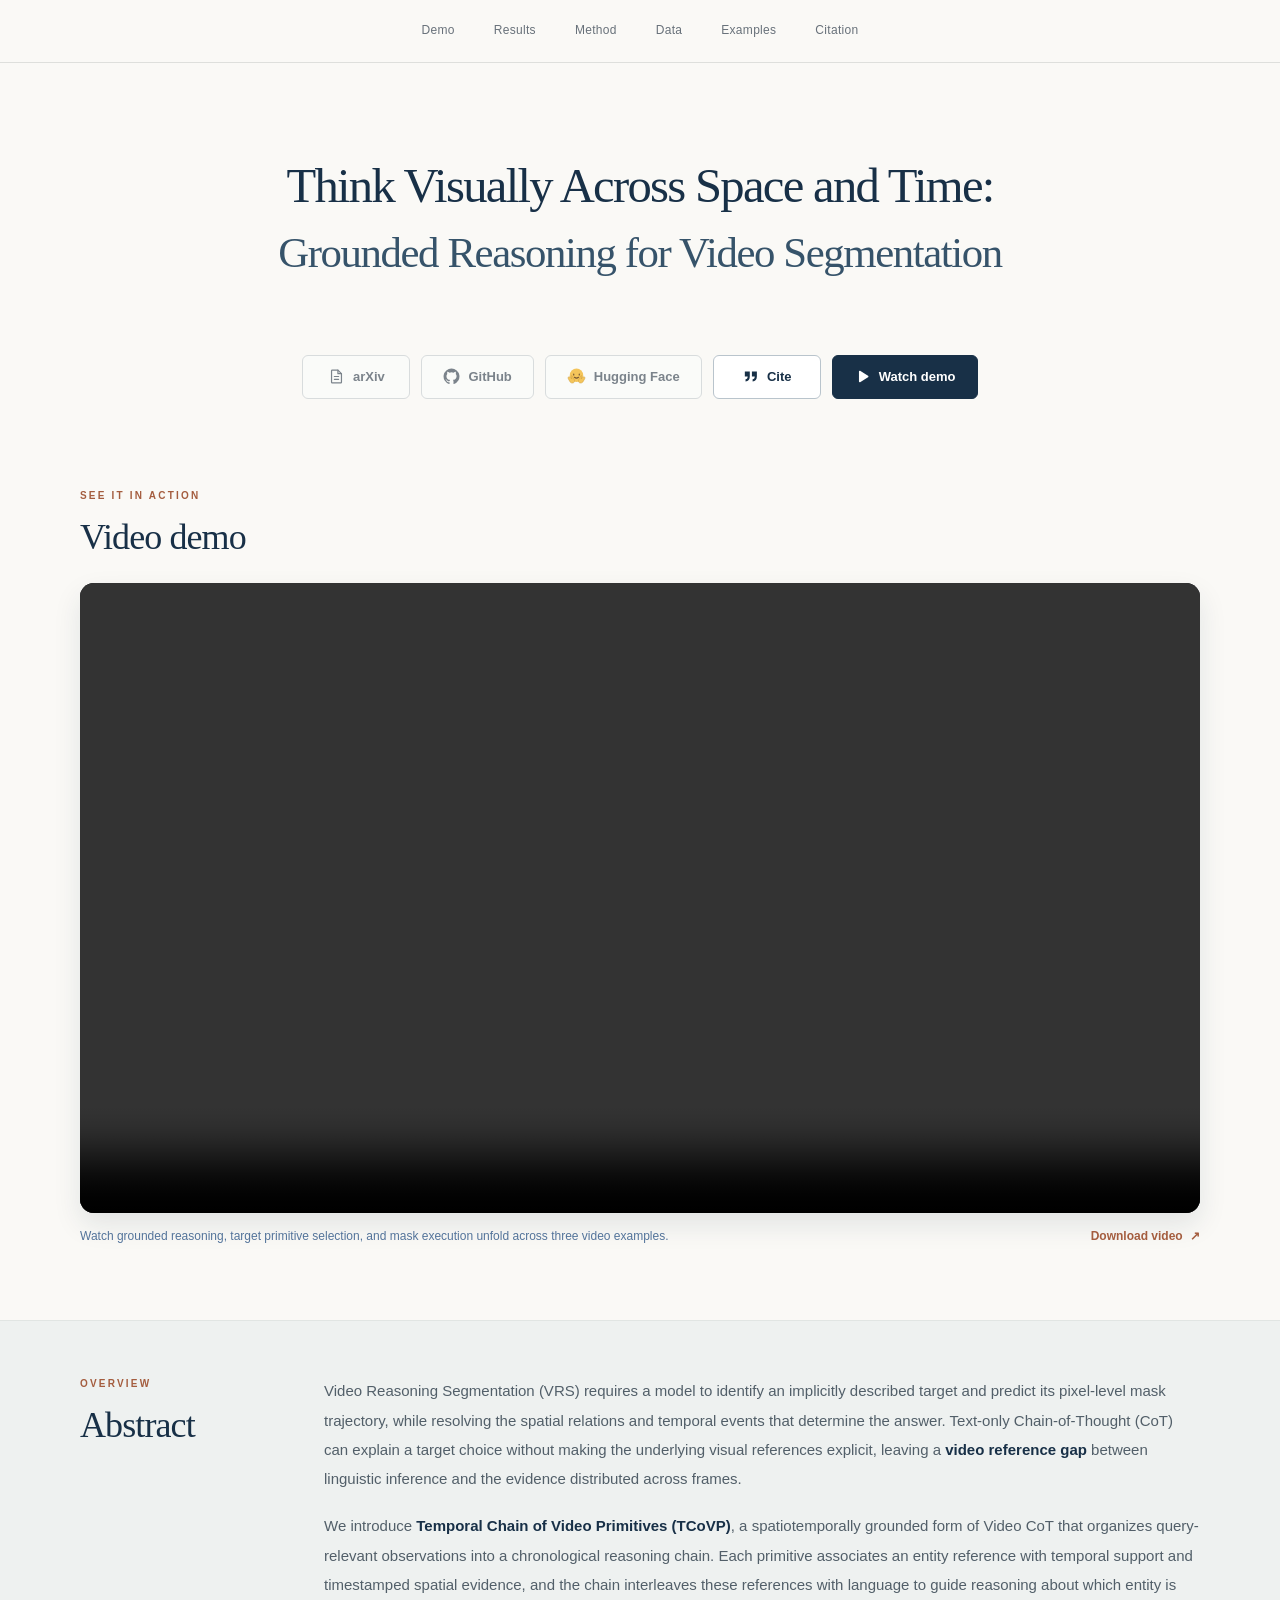
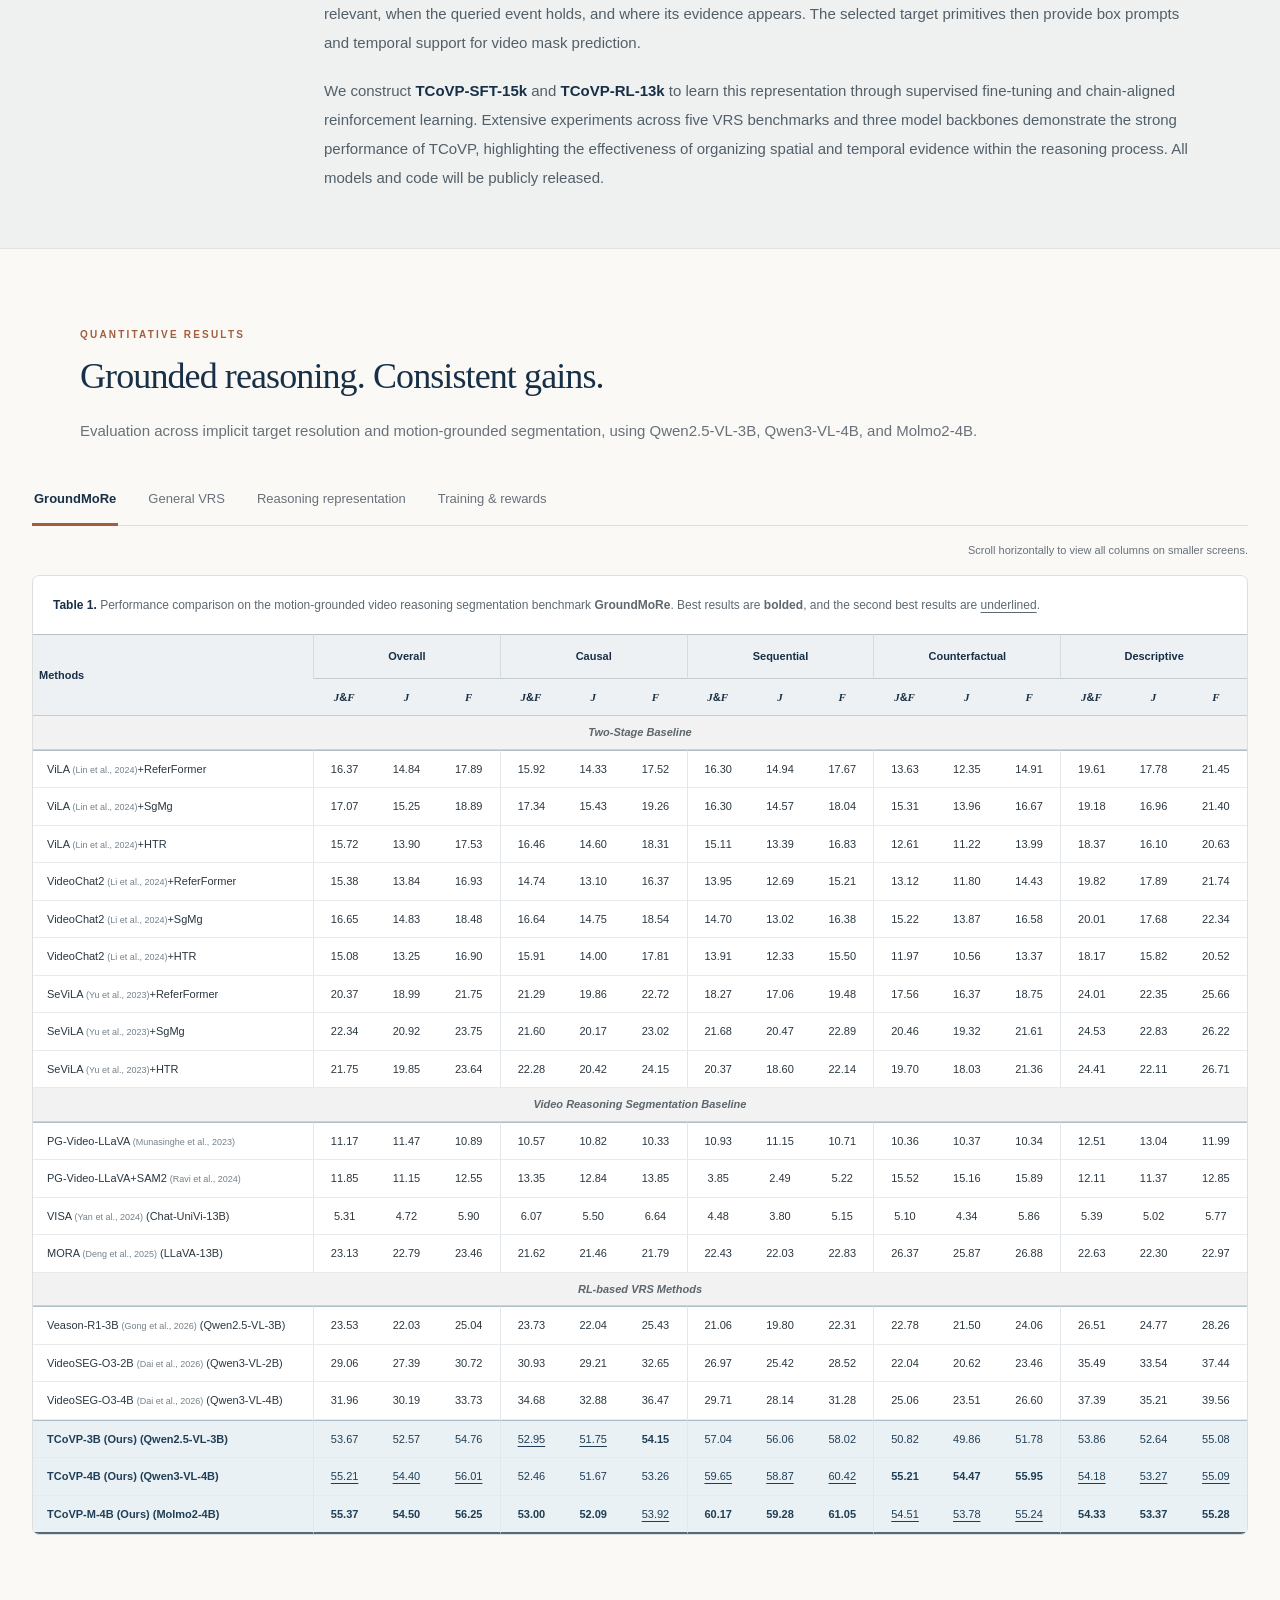
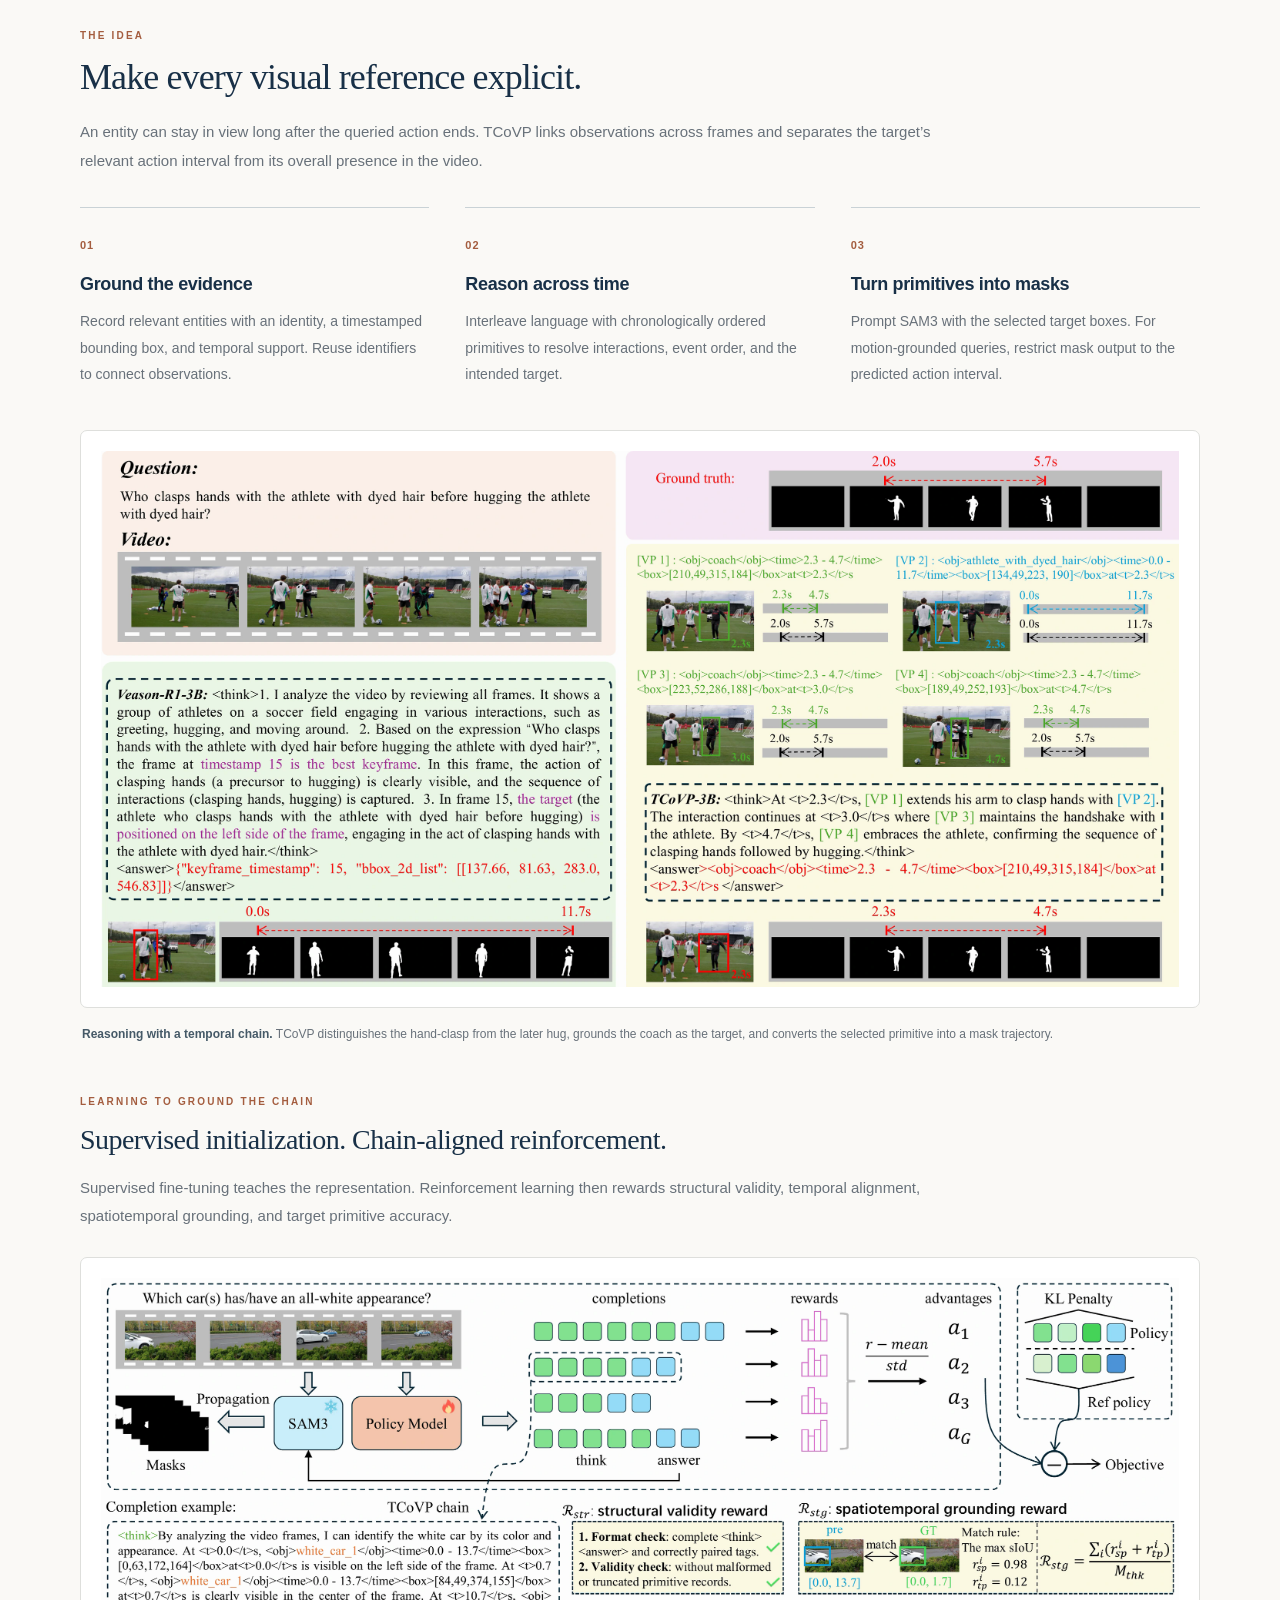
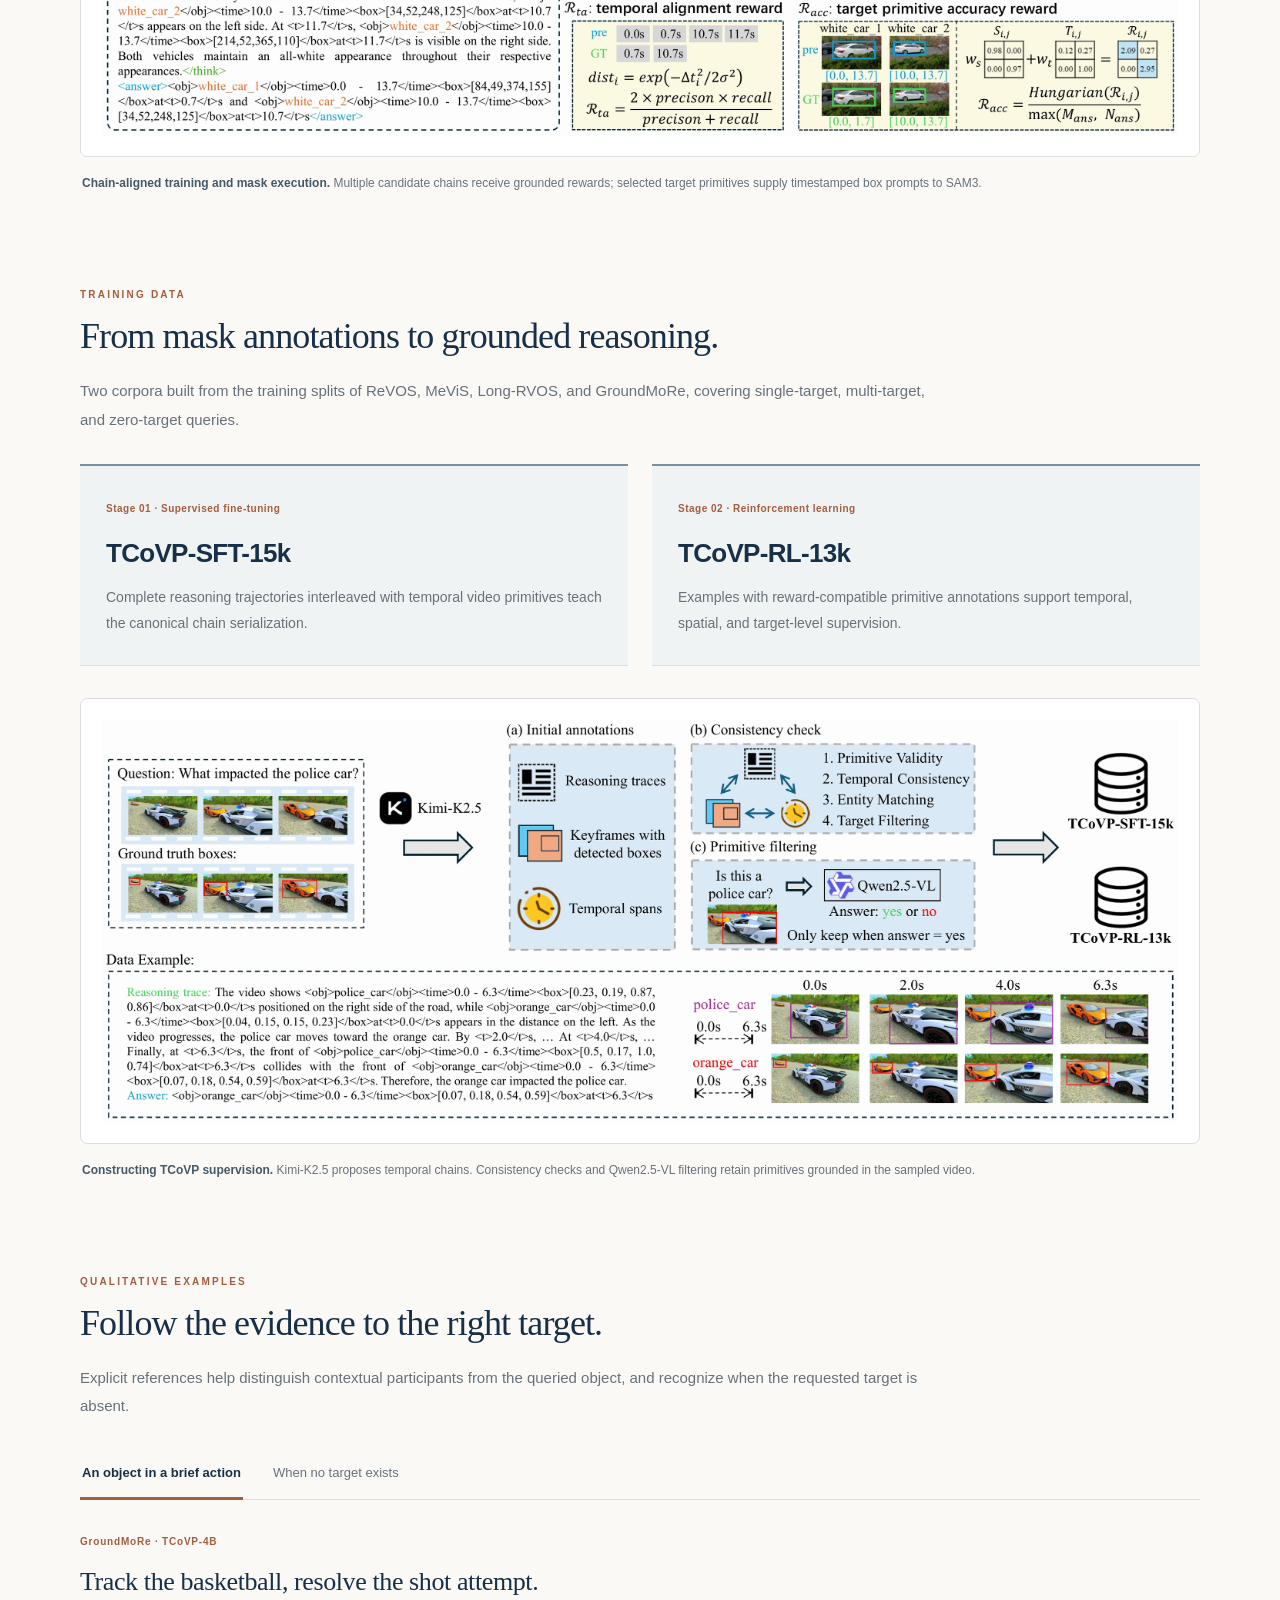
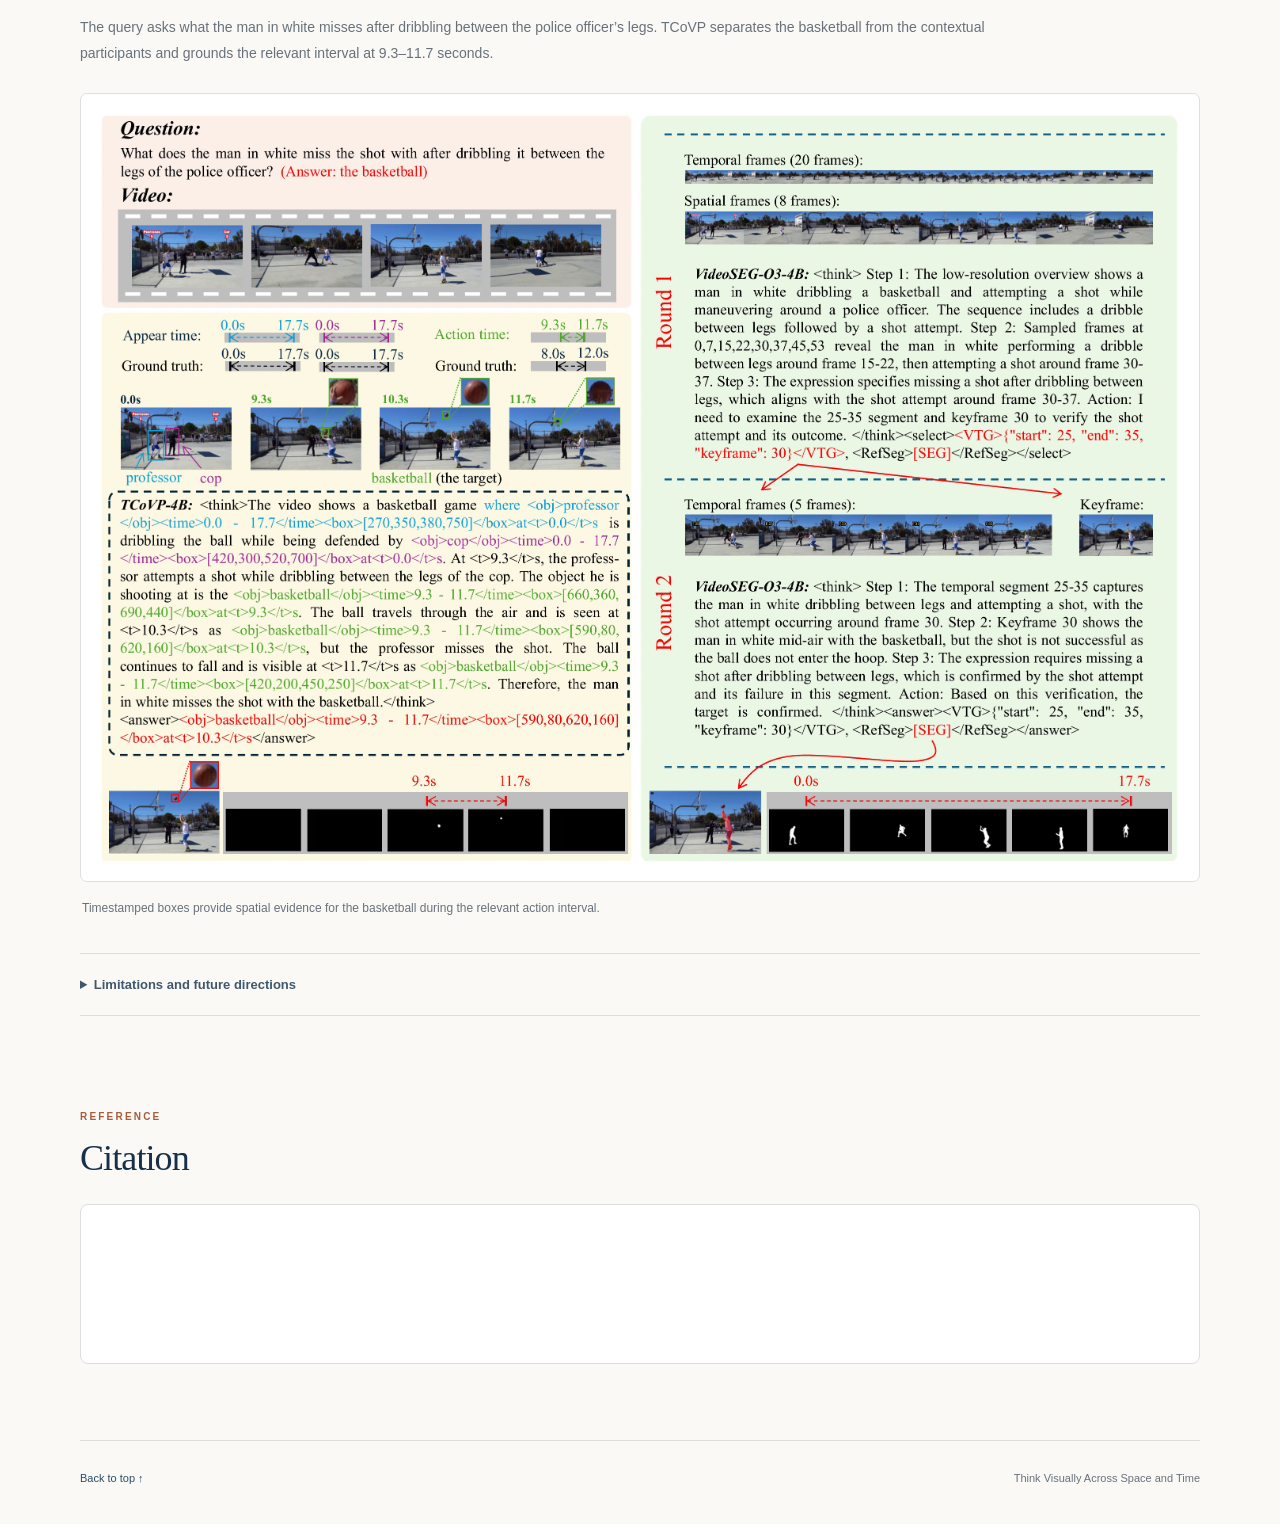
==== docs/index.html @ 0396d7ea "Initial project repository" ====
<!doctype html>
<html lang="en">
<head>
  <meta charset="utf-8">
  <meta name="viewport" content="width=device-width, initial-scale=1">
  <meta name="theme-color" content="#faf9f6">
  <meta name="description" content="TCoVP grounds video reasoning in a temporal chain of entity references, timestamps, and bounding boxes for video reasoning segmentation.">
  <meta property="og:title" content="Think Visually Across Space and Time">
  <meta property="og:description" content="Grounded Reasoning for Video Segmentation. A temporal chain of video primitives connects which entity, when, and where.">
  <meta property="og:type" content="website">
  <title>Think Visually Across Space and Time</title>
  <link rel="icon" href="data:,">
  <link rel="stylesheet" href="styles.css">
  <script src="script.js" defer></script>
</head>
<body>
  <a class="skip-link" href="#main">Skip to content</a>
  <header class="site-header">
    <nav class="nav-shell" aria-label="Main navigation">
      <div class="nav-links">
        <a href="#demo">Demo</a><a href="#results">Results</a><a href="#method">Method</a><a href="#data">Data</a><a href="#examples">Examples</a><a href="#citation">Citation</a>
      </div>
    </nav>
  </header>
  <main id="main">
    <section class="hero content" id="top" aria-labelledby="project-title">
      <h1 id="project-title">Think Visually Across Space and Time:<br><span>Grounded Reasoning for Video Segmentation</span></h1>
      <!-- AUTHORS: Add author names, profile links, and affiliations here when available. -->
      <div class="authors" id="authors"></div>
      <div class="resource-links" aria-label="Project resources">
        <!-- RESOURCES: Add the actual URLs when available; Cite and Watch demo link to their reserved sections. -->
        <button class="button secondary" type="button" disabled title="arXiv link coming soon"><svg class="button-icon" viewBox="0 0 24 24" fill="none" stroke="currentColor" stroke-width="1.7" stroke-linecap="round" stroke-linejoin="round" aria-hidden="true" focusable="false"><path d="M14 3H6a1 1 0 0 0-1 1v16a1 1 0 0 0 1 1h12a1 1 0 0 0 1-1V8z"/><path d="M14 3v5h5M9 12h6M9 16h6"/></svg><span>arXiv</span></button>
        <button class="button secondary" type="button" disabled title="GitHub repository coming soon"><svg class="button-icon" viewBox="0 0 24 24" fill="currentColor" aria-hidden="true" focusable="false"><path d="M12 .8a11.2 11.2 0 0 0-3.54 21.83c.56.1.77-.24.77-.54v-2.1c-3.12.68-3.78-1.32-3.78-1.32-.51-1.3-1.24-1.65-1.24-1.65-1.02-.7.08-.68.08-.68 1.13.08 1.72 1.16 1.72 1.16 1.01 1.73 2.64 1.23 3.28.94.1-.73.39-1.23.71-1.51-2.49-.28-5.11-1.25-5.11-5.54 0-1.23.44-2.23 1.15-3.02-.11-.28-.5-1.43.11-2.98 0 0 .94-.3 3.08 1.15a10.7 10.7 0 0 1 5.6 0c2.14-1.45 3.08-1.15 3.08-1.15.61 1.55.22 2.7.11 2.98.72.79 1.15 1.79 1.15 3.02 0 4.3-2.62 5.26-5.12 5.54.4.35.76 1.03.76 2.08v3.08c0 .3.2.65.77.54A11.2 11.2 0 0 0 12 .8Z"/></svg><span>GitHub</span></button>
        <button class="button secondary" type="button" disabled title="Hugging Face resources coming soon"><svg class="button-icon hugging-face-icon" viewBox="0 0 24 24" aria-hidden="true" focusable="false"><circle cx="12" cy="10.5" r="8.5" fill="#f4c55b"/><path d="M8.5 9v1m7-1v1m-6 3q2.5 2 5 0" fill="none" stroke="#745532" stroke-width="1.5" stroke-linecap="round"/><path d="m3.2 12.4 3.2 2.8-1.1-3.1c-.4-1.2 1-1.7 1.5-.6l2.6 5c.6 1.3 0 3-1.4 3.5-1.5.6-3 .2-4.1-1.1L1.7 15c-.9-1.5.2-3.4 1.5-2.6Zm17.6 0-3.2 2.8 1.1-3.1c.4-1.2-1-1.7-1.5-.6l-2.6 5c-.6 1.3 0 3 1.4 3.5 1.5.6 3 .2 4.1-1.1l2.2-3.9c.9-1.5-.2-3.4-1.5-2.6Z" fill="#f4c55b" stroke="#ca9a3c" stroke-width=".6"/></svg><span>Hugging Face</span></button>
        <a class="button secondary" href="#citation"><svg class="button-icon" viewBox="0 0 24 24" fill="currentColor" aria-hidden="true" focusable="false"><path d="M4 5h7v7c0 4-2 6.5-6 7v-3c2-.4 3-1.6 3-4H4V5Zm10 0h7v7c0 4-2 6.5-6 7v-3c2-.4 3-1.6 3-4h-4V5Z"/></svg><span>Cite</span></a>
        <a class="button primary" href="#demo"><svg class="button-icon" viewBox="0 0 24 24" fill="currentColor" aria-hidden="true" focusable="false"><path d="M7 4.9c0-.8.9-1.3 1.6-.9l11.2 7.1a1 1 0 0 1 0 1.8L8.6 20c-.7.4-1.6-.1-1.6-.9V4.9Z"/></svg><span>Watch demo</span></a>
      </div>
    </section>

    <section class="section content" id="demo" aria-labelledby="demo-title">
      <div class="section-heading"><p class="eyebrow">See it in action</p><h2 id="demo-title">Video demo</h2></div>
      <div class="demo-frame video-frame" role="region" aria-label="English TCoVP demonstration video">
        <video controls playsinline preload="metadata" aria-label="English TCoVP demonstration">
          <source src="assets/video_demo_with_cover.mp4" type="video/mp4">
          Your browser does not support embedded video. <a href="assets/video_demo_with_cover.mp4">Download the English demo video.</a>
        </video>
        <div class="video-meta">
          <p>Watch grounded reasoning, target primitive selection, and mask execution unfold across three video examples.</p>
          <a href="assets/video_demo_with_cover.mp4" download>Download video <span aria-hidden="true">↗</span></a>
        </div>
      </div>
    </section>

    <section class="abstract-band" id="abstract" aria-labelledby="abstract-title">
      <div class="content abstract-layout">
        <div><p class="eyebrow">Overview</p><h2 id="abstract-title">Abstract</h2></div>
        <div class="abstract-text">
          <p>Video Reasoning Segmentation (VRS) requires a model to identify an implicitly described target and predict its pixel-level mask trajectory, while resolving the spatial relations and temporal events that determine the answer. Text-only Chain-of-Thought (CoT) can explain a target choice without making the underlying visual references explicit, leaving a <strong>video reference gap</strong> between linguistic inference and the evidence distributed across frames.</p>
          <p>We introduce <strong>Temporal Chain of Video Primitives (TCoVP)</strong>, a spatiotemporally grounded form of Video CoT that organizes query-relevant observations into a chronological reasoning chain. Each primitive associates an entity reference with temporal support and timestamped spatial evidence, and the chain interleaves these references with language to guide reasoning about which entity is relevant, when the queried event holds, and where its evidence appears. The selected target primitives then provide box prompts and temporal support for video mask prediction.</p>
          <p>We construct <strong>TCoVP-SFT-15k</strong> and <strong>TCoVP-RL-13k</strong> to learn this representation through supervised fine-tuning and chain-aligned reinforcement learning. Extensive experiments across five VRS benchmarks and three model backbones demonstrate the strong performance of TCoVP, highlighting the effectiveness of organizing spatial and temporal evidence within the reasoning process. All models and code will be publicly released.</p>
        </div>
      </div>
    </section>

    <section class="section content" id="results" aria-labelledby="results-title">
      <div class="section-heading"><p class="eyebrow">Quantitative results</p><h2 id="results-title">Grounded reasoning. Consistent gains.</h2></div>
      <p class="section-intro">Evaluation across implicit target resolution and motion-grounded segmentation, using Qwen2.5-VL-3B, Qwen3-VL-4B, and Molmo2-4B.</p>
      <div class="tab-group" data-tab-group>
        <div class="tab-list" aria-label="Result categories">
          <button type="button" id="tab-groundmore" data-tab="panel-groundmore">GroundMoRe</button>
          <button type="button" id="tab-general" data-tab="panel-general">General VRS</button>
          <button type="button" id="tab-ablation" data-tab="panel-ablation">Reasoning representation</button>
          <button type="button" id="tab-training" data-tab="panel-training">Training &amp; rewards</button>
        </div>
        <p class="table-hint">Scroll horizontally to view all columns on smaller screens.</p>
        <div id="panel-groundmore" class="tab-panel">
          <div class="table-scroll" tabindex="0" role="region" aria-label="Table 1: GroundMoRe results; scroll horizontally to see all metrics">
            <table class="paper-table table-1" data-source="tab:groundmore_results">
<caption><span class="table-number">Table 1.</span> Performance comparison on the motion-grounded video reasoning segmentation benchmark <strong>GroundMoRe</strong>. Best results are <strong>bolded</strong>, and the second best results are <u>underlined</u>.</caption>
<thead><tr>
<th scope="col" rowspan="2">Methods</th>
<th scope="colgroup" colspan="3" class="benchmark">Overall</th>
<th scope="colgroup" colspan="3" class="benchmark">Causal</th>
<th scope="colgroup" colspan="3" class="benchmark">Sequential</th>
<th scope="colgroup" colspan="3" class="benchmark">Counterfactual</th>
<th scope="colgroup" colspan="3" class="benchmark">Descriptive</th>
</tr>
<tr class="metric-row">
<th scope="col"><span class="math-symbol">J</span>&amp;<span class="math-symbol">F</span></th>
<th scope="col"><span class="math-symbol">J</span></th>
<th scope="col"><span class="math-symbol">F</span></th>
<th scope="col"><span class="math-symbol">J</span>&amp;<span class="math-symbol">F</span></th>
<th scope="col"><span class="math-symbol">J</span></th>
<th scope="col"><span class="math-symbol">F</span></th>
<th scope="col"><span class="math-symbol">J</span>&amp;<span class="math-symbol">F</span></th>
<th scope="col"><span class="math-symbol">J</span></th>
<th scope="col"><span class="math-symbol">F</span></th>
<th scope="col"><span class="math-symbol">J</span>&amp;<span class="math-symbol">F</span></th>
<th scope="col"><span class="math-symbol">J</span></th>
<th scope="col"><span class="math-symbol">F</span></th>
<th scope="col"><span class="math-symbol">J</span>&amp;<span class="math-symbol">F</span></th>
<th scope="col"><span class="math-symbol">J</span></th>
<th scope="col"><span class="math-symbol">F</span></th>
</tr>
</thead><tbody>
<tr class="table-group"><th colspan="16" scope="rowgroup"><em><strong>Two-Stage Baseline</strong></em></th></tr>
<tr class="rule-above">
<th scope="row">ViLA <span class="table-reference">(<span title="Vila: On pre-training for visual language models">Lin et al., 2024</span>)</span>+ReferFormer</th>
<td class="metric-start">16.37</td>
<td>14.84</td>
<td>17.89</td>
<td class="metric-start">15.92</td>
<td>14.33</td>
<td>17.52</td>
<td class="metric-start">16.30</td>
<td>14.94</td>
<td>17.67</td>
<td class="metric-start">13.63</td>
<td>12.35</td>
<td>14.91</td>
<td class="metric-start">19.61</td>
<td>17.78</td>
<td>21.45</td>
</tr>
<tr>
<th scope="row">ViLA <span class="table-reference">(<span title="Vila: On pre-training for visual language models">Lin et al., 2024</span>)</span>+SgMg</th>
<td class="metric-start">17.07</td>
<td>15.25</td>
<td>18.89</td>
<td class="metric-start">17.34</td>
<td>15.43</td>
<td>19.26</td>
<td class="metric-start">16.30</td>
<td>14.57</td>
<td>18.04</td>
<td class="metric-start">15.31</td>
<td>13.96</td>
<td>16.67</td>
<td class="metric-start">19.18</td>
<td>16.96</td>
<td>21.40</td>
</tr>
<tr>
<th scope="row">ViLA <span class="table-reference">(<span title="Vila: On pre-training for visual language models">Lin et al., 2024</span>)</span>+HTR</th>
<td class="metric-start">15.72</td>
<td>13.90</td>
<td>17.53</td>
<td class="metric-start">16.46</td>
<td>14.60</td>
<td>18.31</td>
<td class="metric-start">15.11</td>
<td>13.39</td>
<td>16.83</td>
<td class="metric-start">12.61</td>
<td>11.22</td>
<td>13.99</td>
<td class="metric-start">18.37</td>
<td>16.10</td>
<td>20.63</td>
</tr>
<tr>
<th scope="row">VideoChat2 <span class="table-reference">(<span title="Mvbench: A comprehensive multi-modal video understanding benchmark">Li et al., 2024</span>)</span>+ReferFormer</th>
<td class="metric-start">15.38</td>
<td>13.84</td>
<td>16.93</td>
<td class="metric-start">14.74</td>
<td>13.10</td>
<td>16.37</td>
<td class="metric-start">13.95</td>
<td>12.69</td>
<td>15.21</td>
<td class="metric-start">13.12</td>
<td>11.80</td>
<td>14.43</td>
<td class="metric-start">19.82</td>
<td>17.89</td>
<td>21.74</td>
</tr>
<tr>
<th scope="row">VideoChat2 <span class="table-reference">(<span title="Mvbench: A comprehensive multi-modal video understanding benchmark">Li et al., 2024</span>)</span>+SgMg</th>
<td class="metric-start">16.65</td>
<td>14.83</td>
<td>18.48</td>
<td class="metric-start">16.64</td>
<td>14.75</td>
<td>18.54</td>
<td class="metric-start">14.70</td>
<td>13.02</td>
<td>16.38</td>
<td class="metric-start">15.22</td>
<td>13.87</td>
<td>16.58</td>
<td class="metric-start">20.01</td>
<td>17.68</td>
<td>22.34</td>
</tr>
<tr>
<th scope="row">VideoChat2 <span class="table-reference">(<span title="Mvbench: A comprehensive multi-modal video understanding benchmark">Li et al., 2024</span>)</span>+HTR</th>
<td class="metric-start">15.08</td>
<td>13.25</td>
<td>16.90</td>
<td class="metric-start">15.91</td>
<td>14.00</td>
<td>17.81</td>
<td class="metric-start">13.91</td>
<td>12.33</td>
<td>15.50</td>
<td class="metric-start">11.97</td>
<td>10.56</td>
<td>13.37</td>
<td class="metric-start">18.17</td>
<td>15.82</td>
<td>20.52</td>
</tr>
<tr>
<th scope="row">SeViLA <span class="table-reference">(<span title="Self-chained image-language model for video localization and question answering">Yu et al., 2023</span>)</span>+ReferFormer</th>
<td class="metric-start">20.37</td>
<td>18.99</td>
<td>21.75</td>
<td class="metric-start">21.29</td>
<td>19.86</td>
<td>22.72</td>
<td class="metric-start">18.27</td>
<td>17.06</td>
<td>19.48</td>
<td class="metric-start">17.56</td>
<td>16.37</td>
<td>18.75</td>
<td class="metric-start">24.01</td>
<td>22.35</td>
<td>25.66</td>
</tr>
<tr>
<th scope="row">SeViLA <span class="table-reference">(<span title="Self-chained image-language model for video localization and question answering">Yu et al., 2023</span>)</span>+SgMg</th>
<td class="metric-start">22.34</td>
<td>20.92</td>
<td>23.75</td>
<td class="metric-start">21.60</td>
<td>20.17</td>
<td>23.02</td>
<td class="metric-start">21.68</td>
<td>20.47</td>
<td>22.89</td>
<td class="metric-start">20.46</td>
<td>19.32</td>
<td>21.61</td>
<td class="metric-start">24.53</td>
<td>22.83</td>
<td>26.22</td>
</tr>
<tr>
<th scope="row">SeViLA <span class="table-reference">(<span title="Self-chained image-language model for video localization and question answering">Yu et al., 2023</span>)</span>+HTR</th>
<td class="metric-start">21.75</td>
<td>19.85</td>
<td>23.64</td>
<td class="metric-start">22.28</td>
<td>20.42</td>
<td>24.15</td>
<td class="metric-start">20.37</td>
<td>18.60</td>
<td>22.14</td>
<td class="metric-start">19.70</td>
<td>18.03</td>
<td>21.36</td>
<td class="metric-start">24.41</td>
<td>22.11</td>
<td>26.71</td>
</tr>
<tr class="table-group"><th colspan="16" scope="rowgroup"><strong><em>Video Reasoning Segmentation Baseline</em></strong></th></tr>
<tr class="rule-above">
<th scope="row">PG-Video-LLaVA <span class="table-reference">(<span title="Pg-video-llava: Pixel grounding large video-language models">Munasinghe et al., 2023</span>)</span></th>
<td class="metric-start">11.17</td>
<td>11.47</td>
<td>10.89</td>
<td class="metric-start">10.57</td>
<td>10.82</td>
<td>10.33</td>
<td class="metric-start">10.93</td>
<td>11.15</td>
<td>10.71</td>
<td class="metric-start">10.36</td>
<td>10.37</td>
<td>10.34</td>
<td class="metric-start">12.51</td>
<td>13.04</td>
<td>11.99</td>
</tr>
<tr>
<th scope="row">PG-Video-LLaVA+SAM2 <span class="table-reference">(<span title="SAM 2: Segment Anything in Images and Videos">Ravi et al., 2024</span>)</span></th>
<td class="metric-start">11.85</td>
<td>11.15</td>
<td>12.55</td>
<td class="metric-start">13.35</td>
<td>12.84</td>
<td>13.85</td>
<td class="metric-start">3.85</td>
<td>2.49</td>
<td>5.22</td>
<td class="metric-start">15.52</td>
<td>15.16</td>
<td>15.89</td>
<td class="metric-start">12.11</td>
<td>11.37</td>
<td>12.85</td>
</tr>
<tr>
<th scope="row">VISA <span class="table-reference">(<span title="Visa: Reasoning video object segmentation via large language models">Yan et al., 2024</span>)</span> (Chat-UniVi-13B)</th>
<td class="metric-start">5.31</td>
<td>4.72</td>
<td>5.90</td>
<td class="metric-start">6.07</td>
<td>5.50</td>
<td>6.64</td>
<td class="metric-start">4.48</td>
<td>3.80</td>
<td>5.15</td>
<td class="metric-start">5.10</td>
<td>4.34</td>
<td>5.86</td>
<td class="metric-start">5.39</td>
<td>5.02</td>
<td>5.77</td>
</tr>
<tr>
<th scope="row">MORA <span class="table-reference">(<span title="Motion-grounded video reasoning: Understanding and perceiving motion at pixel level">Deng et al., 2025</span>)</span> (LLaVA-13B)</th>
<td class="metric-start">23.13</td>
<td>22.79</td>
<td>23.46</td>
<td class="metric-start">21.62</td>
<td>21.46</td>
<td>21.79</td>
<td class="metric-start">22.43</td>
<td>22.03</td>
<td>22.83</td>
<td class="metric-start">26.37</td>
<td>25.87</td>
<td>26.88</td>
<td class="metric-start">22.63</td>
<td>22.30</td>
<td>22.97</td>
</tr>
<tr class="table-group"><th colspan="16" scope="rowgroup"><em><strong>RL-based VRS Methods</strong></em></th></tr>
<tr class="rule-above">
<th scope="row">Veason-R1-3B <span class="table-reference">(<span title="Reinforcing Video Reasoning Segmentation to Think Before It Segments">Gong et al., 2026</span>)</span> (Qwen2.5-VL-3B)</th>
<td class="metric-start">23.53</td>
<td>22.03</td>
<td>25.04</td>
<td class="metric-start">23.73</td>
<td>22.04</td>
<td>25.43</td>
<td class="metric-start">21.06</td>
<td>19.80</td>
<td>22.31</td>
<td class="metric-start">22.78</td>
<td>21.50</td>
<td>24.06</td>
<td class="metric-start">26.51</td>
<td>24.77</td>
<td>28.26</td>
</tr>
<tr>
<th scope="row">VideoSEG-O3-2B <span class="table-reference">(<span title="VideoSEG-O3: A Multi-turn Reinforcement Learning Framework for Reasoning Video Object Segmentation">Dai et al., 2026</span>)</span> (Qwen3-VL-2B)</th>
<td class="metric-start">29.06</td>
<td>27.39</td>
<td>30.72</td>
<td class="metric-start">30.93</td>
<td>29.21</td>
<td>32.65</td>
<td class="metric-start">26.97</td>
<td>25.42</td>
<td>28.52</td>
<td class="metric-start">22.04</td>
<td>20.62</td>
<td>23.46</td>
<td class="metric-start">35.49</td>
<td>33.54</td>
<td>37.44</td>
</tr>
<tr>
<th scope="row">VideoSEG-O3-4B <span class="table-reference">(<span title="VideoSEG-O3: A Multi-turn Reinforcement Learning Framework for Reasoning Video Object Segmentation">Dai et al., 2026</span>)</span> (Qwen3-VL-4B)</th>
<td class="metric-start">31.96</td>
<td>30.19</td>
<td>33.73</td>
<td class="metric-start">34.68</td>
<td>32.88</td>
<td>36.47</td>
<td class="metric-start">29.71</td>
<td>28.14</td>
<td>31.28</td>
<td class="metric-start">25.06</td>
<td>23.51</td>
<td>26.60</td>
<td class="metric-start">37.39</td>
<td>35.21</td>
<td>39.56</td>
</tr>
<tr class="ours rule-above">
<th scope="row"><strong>TCoVP-3B (Ours) (Qwen2.5-VL-3B)</strong></th>
<td class="metric-start">53.67</td>
<td>52.57</td>
<td>54.76</td>
<td class="metric-start"><u>52.95</u></td>
<td><u>51.75</u></td>
<td><strong>54.15</strong></td>
<td class="metric-start">57.04</td>
<td>56.06</td>
<td>58.02</td>
<td class="metric-start">50.82</td>
<td>49.86</td>
<td>51.78</td>
<td class="metric-start">53.86</td>
<td>52.64</td>
<td>55.08</td>
</tr>
<tr class="ours">
<th scope="row"><strong>TCoVP-4B (Ours) (Qwen3-VL-4B)</strong></th>
<td class="metric-start"><u>55.21</u></td>
<td><u>54.40</u></td>
<td><u>56.01</u></td>
<td class="metric-start">52.46</td>
<td>51.67</td>
<td>53.26</td>
<td class="metric-start"><u>59.65</u></td>
<td><u>58.87</u></td>
<td><u>60.42</u></td>
<td class="metric-start"><strong>55.21</strong></td>
<td><strong>54.47</strong></td>
<td><strong>55.95</strong></td>
<td class="metric-start"><u>54.18</u></td>
<td><u>53.27</u></td>
<td><u>55.09</u></td>
</tr>
<tr class="ours">
<th scope="row"><strong>TCoVP-M-4B (Ours) (Molmo2-4B)</strong></th>
<td class="metric-start"><strong>55.37</strong></td>
<td><strong>54.50</strong></td>
<td><strong>56.25</strong></td>
<td class="metric-start"><strong>53.00</strong></td>
<td><strong>52.09</strong></td>
<td><u>53.92</u></td>
<td class="metric-start"><strong>60.17</strong></td>
<td><strong>59.28</strong></td>
<td><strong>61.05</strong></td>
<td class="metric-start"><u>54.51</u></td>
<td><u>53.78</u></td>
<td><u>55.24</u></td>
<td class="metric-start"><strong>54.33</strong></td>
<td><strong>53.37</strong></td>
<td><strong>55.28</strong></td>
</tr>
</tbody></table>
          </div>
        </div>
        <div id="panel-general" class="tab-panel">
          <div class="table-scroll" tabindex="0" role="region" aria-label="Table 2: General VRS results; scroll horizontally to see all metrics">
            <table class="paper-table table-2" data-source="tab:vrs">
<caption><span class="table-number">Table 2.</span> Performance comparison on Video Reasoning Segmentation benchmarks. Best results are <strong>bolded</strong>, and the second best results are <u>underlined</u>.</caption>
<thead><tr>
<th scope="col" rowspan="2">Methods</th>
<th scope="col" rowspan="2">MLLM</th>
<th scope="colgroup" colspan="3" class="benchmark">Long-RVOS</th>
<th scope="colgroup" colspan="3" class="benchmark">ReasonVOS</th>
<th scope="colgroup" colspan="3" class="benchmark">ReVOS</th>
<th scope="colgroup" colspan="3" class="benchmark">MeViS</th>
</tr>
<tr class="metric-row">
<th scope="col"><span class="math-symbol">J</span>&amp;<span class="math-symbol">F</span></th>
<th scope="col"><span class="math-symbol">J</span></th>
<th scope="col"><span class="math-symbol">F</span></th>
<th scope="col"><span class="math-symbol">J</span>&amp;<span class="math-symbol">F</span></th>
<th scope="col"><span class="math-symbol">J</span></th>
<th scope="col"><span class="math-symbol">F</span></th>
<th scope="col"><span class="math-symbol">J</span>&amp;<span class="math-symbol">F</span></th>
<th scope="col"><span class="math-symbol">J</span></th>
<th scope="col"><span class="math-symbol">F</span></th>
<th scope="col"><span class="math-symbol">J</span>&amp;<span class="math-symbol">F</span></th>
<th scope="col"><span class="math-symbol">J</span></th>
<th scope="col"><span class="math-symbol">F</span></th>
</tr>
</thead><tbody>
<tr class="table-group"><th colspan="14" scope="rowgroup"><em><strong>SFT-based Methods</strong></em></th></tr>
<tr class="rule-above">
<th scope="row">VISA-7B <span class="table-reference">(<span title="Visa: Reasoning video object segmentation via large language models">Yan et al., 2024</span>)</span></th>
<td>Chat-UniVi-7B</td>
<td class="metric-start">-</td>
<td>-</td>
<td>-</td>
<td class="metric-start">-</td>
<td>-</td>
<td>-</td>
<td class="metric-start">46.9</td>
<td>44.9</td>
<td>49.0</td>
<td class="metric-start">43.5</td>
<td>40.7</td>
<td>46.3</td>
</tr>
<tr>
<th scope="row">VISA-13B <span class="table-reference">(<span title="Visa: Reasoning video object segmentation via large language models">Yan et al., 2024</span>)</span></th>
<td>Chat-UniVi-13B</td>
<td class="metric-start">-</td>
<td>-</td>
<td>-</td>
<td class="metric-start">-</td>
<td>-</td>
<td>-</td>
<td class="metric-start">50.9</td>
<td>48.8</td>
<td>52.9</td>
<td class="metric-start">44.5</td>
<td>41.8</td>
<td>47.1</td>
</tr>
<tr>
<th scope="row">VideoLISA-3.8B <span class="table-reference">(<span title="One token to seg them all: Language instructed reasoning segmentation in videos">Bai et al., 2024</span>)</span></th>
<td>LLaVA-Phi-3-V</td>
<td class="metric-start">14.0</td>
<td>-</td>
<td>-</td>
<td class="metric-start">47.5</td>
<td>45.1</td>
<td>49.9</td>
<td class="metric-start">-</td>
<td>-</td>
<td>-</td>
<td class="metric-start">44.4</td>
<td>41.3</td>
<td>47.6</td>
</tr>
<tr>
<th scope="row">InstructSeg-3B <span class="table-reference">(<span title="Instructseg: Unifying instructed visual segmentation with multi-modal large language models">Wei et al., 2025</span>)</span></th>
<td>Mipha-3B</td>
<td class="metric-start">-</td>
<td>-</td>
<td>-</td>
<td class="metric-start">-</td>
<td>-</td>
<td>-</td>
<td class="metric-start">54.5</td>
<td>52.0</td>
<td>56.9</td>
<td class="metric-start">-</td>
<td>-</td>
<td>-</td>
</tr>
<tr>
<th scope="row">HyperSeg-3B <span class="table-reference">(<span title="HyperSeg: Towards Universal Visual Segmentation with Large Language Model">Wei et al., 2024</span>)</span></th>
<td>Mipha-3B</td>
<td class="metric-start">-</td>
<td>-</td>
<td>-</td>
<td class="metric-start">-</td>
<td>-</td>
<td>-</td>
<td class="metric-start">55.7</td>
<td>53.1</td>
<td>58.4</td>
<td class="metric-start">-</td>
<td>-</td>
<td>-</td>
</tr>
<tr>
<th scope="row">GLUS-7B <span class="table-reference">(<span title="Glus: Global-local reasoning unified into a single large language model for video segmentation">Lin et al., 2025</span>)</span></th>
<td>LLaVA-7B</td>
<td class="metric-start">25.7</td>
<td>-</td>
<td>-</td>
<td class="metric-start">49.9</td>
<td>47.5</td>
<td>52.4</td>
<td class="metric-start">54.8</td>
<td>52.4</td>
<td>57.3</td>
<td class="metric-start">51.3</td>
<td>48.5</td>
<td>54.2</td>
</tr>
<tr>
<th scope="row">VRS-HQ-7B <span class="table-reference">(<span title="The devil is in temporal token: High quality video reasoning segmentation">Gong et al., 2025</span>)</span></th>
<td>Chat-UniVi-7B</td>
<td class="metric-start">-</td>
<td>-</td>
<td>-</td>
<td class="metric-start">-</td>
<td>-</td>
<td>-</td>
<td class="metric-start">59.1</td>
<td>56.6</td>
<td>61.6</td>
<td class="metric-start">50.6</td>
<td>47.6</td>
<td>53.7</td>
</tr>
<tr>
<th scope="row">VRS-HQ-13B <span class="table-reference">(<span title="The devil is in temporal token: High quality video reasoning segmentation">Gong et al., 2025</span>)</span></th>
<td>Chat-UniVi-13B</td>
<td class="metric-start">-</td>
<td>-</td>
<td>-</td>
<td class="metric-start">-</td>
<td>-</td>
<td>-</td>
<td class="metric-start">60.0</td>
<td>57.6</td>
<td>62.5</td>
<td class="metric-start">50.9</td>
<td>48.0</td>
<td>53.7</td>
</tr>
<tr class="table-group"><th colspan="14" scope="rowgroup"><em><strong>RL-based Methods</strong></em></th></tr>
<tr class="rule-above">
<th scope="row">Omni-R1-8B <span class="table-reference">(<span title="Omni-R1: Reinforcement Learning for Omnimodal Reasoning via Two-System Collaboration">Zhong et al., 2025</span>)</span></th>
<td>Qwen2.5-Omni-7B</td>
<td class="metric-start">-</td>
<td>-</td>
<td>-</td>
<td class="metric-start">-</td>
<td>-</td>
<td>-</td>
<td class="metric-start">56.2</td>
<td>-</td>
<td>-</td>
<td class="metric-start">-</td>
<td>-</td>
<td>-</td>
</tr>
<tr>
<th scope="row">Videoseg-R1-3B <span class="table-reference">(<span title="Videoseg-r1: reasoning video object segmentation via reinforcement learning">Xu et al., 2026</span>)</span></th>
<td>Qwen2.5-VL-3B</td>
<td class="metric-start">-</td>
<td>-</td>
<td>-</td>
<td class="metric-start">-</td>
<td>-</td>
<td>-</td>
<td class="metric-start">58.6</td>
<td>56.4</td>
<td>60.8</td>
<td class="metric-start">53.0</td>
<td>50.7</td>
<td>55.3</td>
</tr>
<tr>
<th scope="row">ReVSeg-7B <span class="table-reference">(<span title="ReVSeg: Incentivizing the Reasoning Chain for Video Segmentation with Reinforcement Learning">Li et al., 2025</span>)</span></th>
<td>Qwen2.5-VL-7B</td>
<td class="metric-start">-</td>
<td>-</td>
<td>-</td>
<td class="metric-start">64.8</td>
<td>61.8</td>
<td>67.7</td>
<td class="metric-start">62.1</td>
<td>59.3</td>
<td>65.0</td>
<td class="metric-start">59.8</td>
<td>56.1</td>
<td><u>63.4</u></td>
</tr>
<tr>
<th scope="row">RCoT-Seg-3B <span class="table-reference">(<span title="RCoT-Seg: Reinforced Chain-of-Thought for Video Reasoning and Segmentation">Wen et al., 2026</span>)</span></th>
<td>Qwen2.5-VL-3B</td>
<td class="metric-start">-</td>
<td>-</td>
<td>-</td>
<td class="metric-start">58.2</td>
<td>54.6</td>
<td>61.8</td>
<td class="metric-start">61.2</td>
<td>58.2</td>
<td>64.3</td>
<td class="metric-start">53.7</td>
<td>50.7</td>
<td>56.7</td>
</tr>
<tr>
<th scope="row">Veason-R1-3B <span class="table-reference">(<span title="Reinforcing Video Reasoning Segmentation to Think Before It Segments">Gong et al., 2026</span>)</span></th>
<td>Qwen2.5-VL-3B</td>
<td class="metric-start">51.8</td>
<td>50.8</td>
<td>52.7</td>
<td class="metric-start">55.2</td>
<td>51.8</td>
<td>58.5</td>
<td class="metric-start">59.9</td>
<td>56.9</td>
<td>62.8</td>
<td class="metric-start">51.2</td>
<td>48.2</td>
<td>54.2</td>
</tr>
<tr>
<th scope="row">VideoSEG-O3-2B <span class="table-reference">(<span title="VideoSEG-O3: A Multi-turn Reinforcement Learning Framework for Reasoning Video Object Segmentation">Dai et al., 2026</span>)</span></th>
<td>Qwen3-VL-2B</td>
<td class="metric-start">54.8</td>
<td>-</td>
<td>-</td>
<td class="metric-start">60.2</td>
<td>-</td>
<td>-</td>
<td class="metric-start">64.8</td>
<td>62.0</td>
<td>67.5</td>
<td class="metric-start">55.6</td>
<td>52.5</td>
<td>58.6</td>
</tr>
<tr>
<th scope="row">VideoSEG-O3-4B <span class="table-reference">(<span title="VideoSEG-O3: A Multi-turn Reinforcement Learning Framework for Reasoning Video Object Segmentation">Dai et al., 2026</span>)</span></th>
<td>Qwen3-VL-4B</td>
<td class="metric-start">57.4</td>
<td>-</td>
<td>-</td>
<td class="metric-start">62.9</td>
<td>-</td>
<td>-</td>
<td class="metric-start">67.7</td>
<td>65.0</td>
<td>70.4</td>
<td class="metric-start"><u>60.0</u></td>
<td><u>57.0</u></td>
<td>63.0</td>
</tr>
<tr class="ours rule-above">
<th scope="row"><strong>TCoVP-3B (Ours)</strong></th>
<td>Qwen2.5-VL-3B</td>
<td class="metric-start"><u>65.6</u></td>
<td><u>64.7</u></td>
<td><u>66.5</u></td>
<td class="metric-start"><u>71.6</u></td>
<td><u>68.8</u></td>
<td>74.4</td>
<td class="metric-start">65.3</td>
<td>62.8</td>
<td>67.9</td>
<td class="metric-start">57.3</td>
<td>54.2</td>
<td>60.5</td>
</tr>
<tr class="ours">
<th scope="row"><strong>TCoVP-4B (Ours)</strong></th>
<td>Qwen3-VL-4B</td>
<td class="metric-start">65.1</td>
<td>64.5</td>
<td>65.7</td>
<td class="metric-start"><strong>72.1</strong></td>
<td><strong>69.1</strong></td>
<td><strong>75.0</strong></td>
<td class="metric-start"><u>68.0</u></td>
<td><u>65.3</u></td>
<td><u>70.7</u></td>
<td class="metric-start">59.5</td>
<td>56.3</td>
<td>62.6</td>
</tr>
<tr class="ours">
<th scope="row"><strong>TCoVP-M-4B (Ours)</strong></th>
<td>Molmo2-4B</td>
<td class="metric-start"><strong>67.4</strong></td>
<td><strong>66.8</strong></td>
<td><strong>67.9</strong></td>
<td class="metric-start">71.5</td>
<td>68.5</td>
<td><u>74.5</u></td>
<td class="metric-start"><strong>68.3</strong></td>
<td><strong>65.7</strong></td>
<td><strong>70.9</strong></td>
<td class="metric-start"><strong>65.2</strong></td>
<td><strong>62.4</strong></td>
<td><strong>67.9</strong></td>
</tr>
</tbody></table>
          </div>
        </div>
        <div id="panel-ablation" class="tab-panel">
          <div class="table-scroll" tabindex="0" role="region" aria-label="Table 3: Reasoning representation ablation">
            <table class="paper-table table-3" data-source="tab:ablation_cot">
<caption><span class="table-number">Table 3.</span> Ablation of the reasoning representation. All entries are <span class="math-symbol">J</span>&amp;<span class="math-symbol">F</span>. The macro average uses five benchmarks once each.</caption>
<thead><tr>
<th scope="col" rowspan="1">Model</th>
<th scope="col" colspan="1" class="benchmark">ReVOS</th>
<th scope="col" colspan="1" class="benchmark">ReasonVOS</th>
<th scope="col" colspan="1" class="benchmark">Long-RVOS</th>
<th scope="col" colspan="1" class="benchmark">GroundMoRe</th>
<th scope="col" colspan="1" class="benchmark">MeViS</th>
<th scope="col" colspan="1" class="benchmark">Macro avg.</th>
</tr>
</thead><tbody>
<tr class="rule-above">
<th scope="row">Veason-R1-3B</th>
<td class="metric-start">59.9</td>
<td class="metric-start">55.2</td>
<td class="metric-start">51.8</td>
<td class="metric-start">23.5</td>
<td class="metric-start">51.2</td>
<td class="metric-start">48.3</td>
</tr>
<tr class="rule-above">
<th scope="row">Text-CoT with answer-VP</th>
<td class="metric-start">62.0</td>
<td class="metric-start">65.2</td>
<td class="metric-start">60.5</td>
<td class="metric-start">46.3</td>
<td class="metric-start">54.8</td>
<td class="metric-start">57.8</td>
</tr>
<tr class="ours">
<th scope="row"><strong>TCoVP-3B</strong></th>
<td class="metric-start"><strong>65.3</strong></td>
<td class="metric-start"><strong>71.6</strong></td>
<td class="metric-start"><strong>65.6</strong></td>
<td class="metric-start"><strong>53.7</strong></td>
<td class="metric-start"><strong>57.3</strong></td>
<td class="metric-start"><strong>62.7</strong></td>
</tr>
</tbody></table>
          </div>
        </div>
        <div id="panel-training" class="tab-panel">
          <div class="table-scroll" tabindex="0" role="region" aria-label="Table 4: Training and reward ablation; scroll horizontally to see all metrics">
            <table class="paper-table table-4" data-source="tab:ablation_stages_reward">
<caption><span class="table-number">Table 4.</span> Ablation of chain-aligned reinforcement learning and the temporal alignment and spatiotemporal grounding rewards.</caption>
<thead><tr>
<th scope="col" rowspan="2">Model</th>
<th scope="colgroup" colspan="3" class="benchmark">Long-RVOS</th>
<th scope="colgroup" colspan="3" class="benchmark">ReasonVOS</th>
<th scope="colgroup" colspan="3" class="benchmark">ReVOS</th>
<th scope="colgroup" colspan="3" class="benchmark">GroundMoRe</th>
</tr>
<tr class="metric-row">
<th scope="col"><span class="math-symbol">J</span>&amp;<span class="math-symbol">F</span></th>
<th scope="col"><span class="math-symbol">J</span></th>
<th scope="col"><span class="math-symbol">F</span></th>
<th scope="col"><span class="math-symbol">J</span>&amp;<span class="math-symbol">F</span></th>
<th scope="col"><span class="math-symbol">J</span></th>
<th scope="col"><span class="math-symbol">F</span></th>
<th scope="col"><span class="math-symbol">J</span>&amp;<span class="math-symbol">F</span></th>
<th scope="col"><span class="math-symbol">J</span></th>
<th scope="col"><span class="math-symbol">F</span></th>
<th scope="col"><span class="math-symbol">J</span>&amp;<span class="math-symbol">F</span></th>
<th scope="col"><span class="math-symbol">J</span></th>
<th scope="col"><span class="math-symbol">F</span></th>
</tr>
</thead><tbody>
<tr class="table-group"><th colspan="13" scope="rowgroup"><em><strong>Different Training Strategies</strong></em></th></tr>
<tr class="rule-above">
<th scope="row">SFT only</th>
<td class="metric-start">56.8</td>
<td>56.2</td>
<td>57.4</td>
<td class="metric-start">63.1</td>
<td>60.3</td>
<td>65.9</td>
<td class="metric-start">59.9</td>
<td>57.1</td>
<td>62.7</td>
<td class="metric-start">43.8</td>
<td>42.5</td>
<td>45.0</td>
</tr>
<tr class="ours">
<th scope="row"><strong>SFT + chain-aligned RL</strong></th>
<td class="metric-start"><strong>65.6</strong></td>
<td><strong>64.7</strong></td>
<td><strong>66.5</strong></td>
<td class="metric-start"><strong>71.6</strong></td>
<td><strong>68.8</strong></td>
<td><strong>74.4</strong></td>
<td class="metric-start"><strong>65.3</strong></td>
<td><strong>62.8</strong></td>
<td><strong>67.9</strong></td>
<td class="metric-start"><strong>53.7</strong></td>
<td><strong>52.6</strong></td>
<td><strong>54.8</strong></td>
</tr>
<tr class="table-group"><th colspan="13" scope="rowgroup"><em><strong>Different Reward Functions</strong></em></th></tr>
<tr class="rule-above">
<th scope="row">w/o <span class="math-symbol">R</span><sub>ta</sub> and <span class="math-symbol">R</span><sub>stg</sub></th>
<td class="metric-start">62.5</td>
<td>62.1</td>
<td>62.9</td>
<td class="metric-start">67.4</td>
<td>64.5</td>
<td>70.3</td>
<td class="metric-start">63.1</td>
<td>60.4</td>
<td>65.8</td>
<td class="metric-start">47.9</td>
<td>46.8</td>
<td>49.1</td>
</tr>
<tr>
<th scope="row">w/o <span class="math-symbol">R</span><sub>stg</sub></th>
<td class="metric-start">63.2</td>
<td>62.6</td>
<td>63.7</td>
<td class="metric-start">65.6</td>
<td>62.7</td>
<td>68.4</td>
<td class="metric-start">63.5</td>
<td>60.8</td>
<td>66.2</td>
<td class="metric-start">49.2</td>
<td>48.0</td>
<td>50.4</td>
</tr>
<tr>
<th scope="row">w/o <span class="math-symbol">R</span><sub>ta</sub></th>
<td class="metric-start">64.0</td>
<td>63.6</td>
<td>64.4</td>
<td class="metric-start">68.5</td>
<td>65.7</td>
<td>71.4</td>
<td class="metric-start">63.9</td>
<td>61.3</td>
<td>66.6</td>
<td class="metric-start">48.4</td>
<td>47.4</td>
<td>49.5</td>
</tr>
<tr class="ours">
<th scope="row"><strong>TCoVP-3B</strong></th>
<td class="metric-start"><strong>65.6</strong></td>
<td><strong>64.7</strong></td>
<td><strong>66.5</strong></td>
<td class="metric-start"><strong>71.6</strong></td>
<td><strong>68.8</strong></td>
<td><strong>74.4</strong></td>
<td class="metric-start"><strong>65.3</strong></td>
<td><strong>62.8</strong></td>
<td><strong>67.9</strong></td>
<td class="metric-start"><strong>53.7</strong></td>
<td><strong>52.6</strong></td>
<td><strong>54.8</strong></td>
</tr>
</tbody></table>
          </div>
        </div>
      </div>
    </section>

    <section class="section content" id="method" aria-labelledby="method-title">
      <div class="section-heading"><p class="eyebrow">The idea</p><h2 id="method-title">Make every visual reference explicit.</h2></div>
      <p class="section-intro">An entity can stay in view long after the queried action ends. TCoVP links observations across frames and separates the target’s relevant action interval from its overall presence in the video.</p>
      <ol class="method-steps">
        <li><span class="step-number">01</span><h3>Ground the evidence</h3><p>Record relevant entities with an identity, a timestamped bounding box, and temporal support. Reuse identifiers to connect observations.</p></li>
        <li><span class="step-number">02</span><h3>Reason across time</h3><p>Interleave language with chronologically ordered primitives to resolve interactions, event order, and the intended target.</p></li>
        <li><span class="step-number">03</span><h3>Turn primitives into masks</h3><p>Prompt SAM3 with the selected target boxes. For motion-grounded queries, restrict mask output to the predicted action interval.</p></li>
      </ol>
      <figure class="paper-figure">
        <a class="figure-link" href="assets/reasoning.png" target="_blank" rel="noopener"><img src="assets/reasoning.png" width="2800" height="1391" loading="lazy" alt="A comparison of text-only keyframe reasoning and TCoVP for a hand-clasp followed by a hug. TCoVP grounds the athlete and coach separately and localizes the relevant hand-clasp interval."></a>
        <figcaption><strong>Reasoning with a temporal chain.</strong> TCoVP distinguishes the hand-clasp from the later hug, grounds the coach as the target, and converts the selected primitive into a mask trajectory.</figcaption>
      </figure>
      <div class="subsection-heading"><p class="eyebrow">Learning to ground the chain</p><h3>Supervised initialization. Chain-aligned reinforcement.</h3><p>Supervised fine-tuning teaches the representation. Reinforcement learning then rewards structural validity, temporal alignment, spatiotemporal grounding, and target primitive accuracy.</p></div>
      <figure class="paper-figure">
        <a class="figure-link" href="assets/training.png" target="_blank" rel="noopener"><img src="assets/training.png" width="2800" height="1191" loading="lazy" alt="Training pipeline with multiple TCoVP completions, four chain-aligned rewards, group-normalized advantages, reference-policy KL regularization, and SAM3 mask propagation."></a>
        <figcaption><strong>Chain-aligned training and mask execution.</strong> Multiple candidate chains receive grounded rewards; selected target primitives supply timestamped box prompts to SAM3.</figcaption>
      </figure>
    </section>

    <section class="section content" id="data" aria-labelledby="data-title">
      <div class="section-heading"><p class="eyebrow">Training data</p><h2 id="data-title">From mask annotations to grounded reasoning.</h2></div>
      <p class="section-intro">Two corpora built from the training splits of ReVOS, MeViS, Long-RVOS, and GroundMoRe, covering single-target, multi-target, and zero-target queries.</p>
      <div class="dataset-grid">
        <article><span class="dataset-stage">Stage 01 · Supervised fine-tuning</span><h3>TCoVP-SFT-15k</h3><p>Complete reasoning trajectories interleaved with temporal video primitives teach the canonical chain serialization.</p></article>
        <article><span class="dataset-stage">Stage 02 · Reinforcement learning</span><h3>TCoVP-RL-13k</h3><p>Examples with reward-compatible primitive annotations support temporal, spatial, and target-level supervision.</p></article>
      </div>
      <figure class="paper-figure">
        <a class="figure-link" href="assets/data-pipeline.png" target="_blank" rel="noopener"><img src="assets/data-pipeline.png" width="2800" height="1049" loading="lazy" alt="Data construction pipeline: video and mask preprocessing, Kimi-K2.5 temporal chain annotation, chain-consistency checking, and Qwen2.5-VL primitive filtering to form the SFT and RL datasets."></a>
        <figcaption><strong>Constructing TCoVP supervision.</strong> Kimi-K2.5 proposes temporal chains. Consistency checks and Qwen2.5-VL filtering retain primitives grounded in the sampled video.</figcaption>
      </figure>
    </section>

    <section class="section content" id="examples" aria-labelledby="examples-title">
      <div class="section-heading"><p class="eyebrow">Qualitative examples</p><h2 id="examples-title">Follow the evidence to the right target.</h2></div>
      <p class="section-intro">Explicit references help distinguish contextual participants from the queried object, and recognize when the requested target is absent.</p>
      <div class="tab-group" data-tab-group>
        <div class="tab-list" aria-label="Qualitative examples"><button type="button" id="tab-basketball" data-tab="panel-basketball">An object in a brief action</button><button type="button" id="tab-absent" data-tab="panel-absent">When no target exists</button></div>
        <div class="tab-panel" id="panel-basketball">
          <div class="example-intro"><span class="case-label">GroundMoRe · TCoVP-4B</span><h3>Track the basketball, resolve the shot attempt.</h3><p>The query asks what the man in white misses after dribbling between the police officer’s legs. TCoVP separates the basketball from the contextual participants and grounds the relevant interval at 9.3–11.7 seconds.</p></div>
          <figure class="paper-figure"><a class="figure-link" href="assets/example-basketball.png" target="_blank" rel="noopener"><img src="assets/example-basketball.png" width="2723" height="1886" loading="lazy" alt="TCoVP-4B and VideoSEG-O3-4B comparison on a basketball shot: the TCoVP chain grounds the participants and basketball separately and tracks the ball during the shot attempt."></a><figcaption>Timestamped boxes provide spatial evidence for the basketball during the relevant action interval.</figcaption></figure>
        </div>
        <div class="tab-panel" id="panel-absent">
          <div class="example-intro"><span class="case-label">Zero-target reasoning · TCoVP-3B</span><h3>A plausible description is not evidence of an object.</h3><p>The query asks for “the turtle in the water,” but no turtle appears. TCoVP grounds the visible water and fish, concludes that the target is absent, and returns an empty answer.</p></div>
          <figure class="paper-figure"><a class="figure-link" href="assets/example-zero-target.png" target="_blank" rel="noopener"><img src="assets/example-zero-target.png" width="2800" height="1279" loading="lazy" alt="Zero-target comparison: Veason-R1 predicts a turtle where none is present, while TCoVP grounds the fish and water and produces an empty target set."></a><figcaption>Grounding visible entities helps avoid an unsupported target prediction.</figcaption></figure>
        </div>
      </div>
      <details class="limitations"><summary>Limitations and future directions</summary><p>TCoVP uses 16 uniformly sampled frames, so brief events can fall between observations. Cross-entity actions and relations are expressed in language, and final masks can inherit SAM3 propagation errors. Adaptive temporal sampling, denser spatial evidence, and structured interaction representations are promising directions.</p></details>
    </section>

    <section class="section citation-section content" id="citation" aria-labelledby="citation-title">
      <div class="section-heading"><p class="eyebrow">Reference</p><h2 id="citation-title">Citation</h2></div>
      <!-- CITATION: Intentionally blank. Add the final BibTeX entry inside this code element. -->
      <pre class="citation-box blank-area" aria-label="Reserved space for the citation"><code id="bibtex"></code></pre>
    </section>
  </main>
  <footer class="site-footer content"><a href="#top">Back to top ↑</a><p>Think Visually Across Space and Time</p></footer>
</body>
</html>
---- docs/styles.css ----
:root {
  --bg: #faf9f6;
  --paper: #ffffff;
  --ink: #183047;
  --muted: #68717a;
  --line: #dedfdc;
  --accent: #a45d3f;
  --blue: #294e68;
  --wash: #edf2f4;
  --content: 1120px;
}
* { box-sizing: border-box; }
html { scroll-behavior: smooth; scroll-padding-top: 95px; }
body { margin: 0; color: var(--ink); background: var(--bg); font: 16px/1.8 -apple-system, BlinkMacSystemFont, "Segoe UI", Arial, sans-serif; -webkit-font-smoothing: antialiased; }
a { color: var(--blue); text-decoration: none; }
a:hover { color: var(--accent); }
button { font: inherit; }
button, a { touch-action: manipulation; -webkit-tap-highlight-color: transparent; }
a:focus-visible, button:focus-visible, summary:focus-visible, [tabindex]:focus-visible { outline: 3px solid var(--accent); outline-offset: 5px; }
img { display: block; max-width: 100%; height: auto; }
p, h1, h2, h3, figure { margin: 0; }
p + p { margin-top: 18px; }
strong { font-weight: 650; }
.content { width: min(var(--content), calc(100% - 80px)); margin-inline: auto; }
.skip-link { position: fixed; top: -100px; left: 16px; z-index: 100; padding: 10px 18px; background: var(--ink); color: white; border-radius: 4px; }
.skip-link:focus { top: 10px; }
.site-header { position: sticky; top: 0; z-index: 20; border-bottom: 1px solid var(--line); background: rgb(250 249 246 / 96%); backdrop-filter: blur(16px); }
.nav-shell { display: flex; justify-content: center; min-height: 62px; padding: 0 24px; }
.nav-links { display: flex; align-items: center; justify-content: center; gap: 39px; }
.nav-links a { position: relative; padding: 20px 0; color: var(--muted); font-size: 12px; line-height: 1.8; letter-spacing: .3px; }
.nav-links a:hover, .nav-links a[aria-current] { color: var(--ink); }
.nav-links a[aria-current]::after { content: ""; position: absolute; bottom: 12px; left: 0; right: 0; height: 2px; background: var(--accent); }
.hero { padding: 94px 0 67px; text-align: center; }
.hero h1 { font-family: Georgia, "Times New Roman", serif; font-size: clamp(34px, 3.8vw, 51px); line-height: 1.2; font-weight: 500; letter-spacing: -1.7px; text-wrap: balance; }
.hero h1 span { display: inline-block; font-size: .88em; color: #36536a; margin-top: 12px; letter-spacing: -1.4px; }
.authors { min-height: 74px; padding: 18px 0; color: var(--muted); font-size: 15px; }
.resource-links { display: flex; justify-content: center; flex-wrap: wrap; gap: 11px; }
.button { display: inline-flex; align-items: center; justify-content: center; min-height: 44px; min-width: 108px; padding: 10px 21px; border-radius: 6px; border: 1px solid #b9c4cc; color: var(--ink); background: white; font-size: 13px; line-height: 1.5; font-weight: 550; transition: background .15s, border-color .15s, transform .15s; }
.button.primary { background: var(--ink); border-color: var(--ink); color: white; }
.button.primary:hover { background: var(--blue); transform: translateY(-1px); }
.button.secondary:not(:disabled):hover { border-color: var(--accent); background: #f5eee8; color: var(--accent); }
.button:disabled { color: #7b838b; border-color: #d8dcdd; background: #fafbf9; cursor: default; }
.resource-links .button { gap: 8px; white-space: nowrap; }
.button-icon { display: block; width: 17px; height: 17px; flex: 0 0 17px; }
.hugging-face-icon { width: 19px; height: 19px; flex-basis: 19px; }
.section { padding-top: 78px; padding-bottom: 15px; }
.section-heading { margin-bottom: 23px; }
.eyebrow { margin-bottom: 12px; color: var(--accent); font-size: 10px; line-height: 1.5; font-weight: 650; text-transform: uppercase; letter-spacing: 2.2px; }
h2 { font: 500 36px/1.25 Georgia, "Times New Roman", serif; letter-spacing: -.9px; text-wrap: balance; }
h3 { font-size: 20px; font-weight: 600; line-height: 1.5; letter-spacing: -.35px; }
.section-intro { max-width: 870px; margin-top: -5px; margin-bottom: 30px; color: var(--muted); font-size: 15px; line-height: 1.9; }
.blank-area { background: var(--paper); border: 1px solid var(--line); border-radius: 8px; }
.demo-frame { width: 100%; }
.video-frame { overflow: visible; border: 0; border-radius: 0; background: transparent; }
.video-frame video { display: block; width: 100%; aspect-ratio: 16 / 9; border-radius: 14px; object-fit: contain; background: #080b10; box-shadow: 0 12px 28px rgb(24 48 71 / 10%); }
.video-meta { display: flex; align-items: center; justify-content: space-between; gap: 24px; padding: 14px 0 0; background: transparent; }
.video-meta p { max-width: 720px; margin: 0; color: #53739a; font-size: 12px; line-height: 1.55; }
.video-meta a { flex: 0 0 auto; color: var(--accent); font-size: 12px; line-height: 1.5; font-weight: 600; white-space: nowrap; }
.video-meta a:hover { color: #7d422c; }
.video-meta a span { display: inline-block; margin-left: 4px; }
#demo { padding-top: 22px; padding-bottom: 75px; }
.abstract-band { background: #eef1f0; border-block: 1px solid #e1e5e3; padding: 55px 0; }
.abstract-layout { display: grid; grid-template-columns: 190px 1fr; gap: 54px; }
.abstract-text { color: #525f69; font-size: 15px; line-height: 1.95; }
.abstract-text strong { color: var(--ink); }
#results { width: min(1440px, calc(100% - 64px)); }
#results > .section-heading, #results > .section-intro { max-width: 1120px; margin-inline: auto; }
#results > .section-intro { margin-bottom: 32px; }
.tab-list { display: flex; align-items: stretch; gap: 28px; border-bottom: 1px solid var(--line); margin-bottom: 23px; }
.tab-list button { position: relative; border: 0; background: transparent; color: var(--muted); padding: 12px 2px 15px; font-size: 13px; line-height: 1.6; font-weight: 500; cursor: pointer; }
.tab-list button:hover { color: var(--ink); }
.tab-list button[aria-selected="true"] { color: var(--ink); font-weight: 650; }
.tab-list button[aria-selected="true"]::after { content: ""; position: absolute; height: 3px; left: 0; right: 0; bottom: -1px; background: var(--accent); }
.tab-panel[hidden] { display: none; }
.table-hint { font-size: 11px; color: var(--muted); text-align: right; margin: -8px 0 14px; }
.table-scroll { overflow-x: auto; max-width: 100%; border: 1px solid var(--line); border-radius: 7px; background: white; scrollbar-color: #97a7b1 #eef1f2; scrollbar-width: thin; }
.paper-table { width: 100%; table-layout: fixed; border-collapse: separate; border-spacing: 0; font-size: 11px; line-height: 1.5; color: #2a3740; font-variant-numeric: tabular-nums; text-align: center; }
.table-1 { min-width: 1150px; }
.table-2 { min-width: 1050px; }
.table-3 { min-width: 850px; font-size: 12px; }
.table-4 { min-width: 1030px; }
.table-1 thead th[rowspan] { width: 280px; }
.table-2 thead th[rowspan]:first-child { width: 195px; }
.table-2 thead th[rowspan]:nth-child(2) { width: 125px; }
.table-3 thead th:first-child { width: 230px; }
.table-4 thead th[rowspan] { width: 240px; }
.paper-table caption { width: min(1100px, calc(100vw - 84px)); padding: 18px 20px; text-align: left; color: #5d6870; font-size: 12px; line-height: 1.9; }
.table-number { color: var(--ink); font-weight: 700; }
.paper-table th, .paper-table td { padding: 10px 6px; border-bottom: 1px solid #e7ebed; white-space: nowrap; }
.paper-table thead th { background: #edf1f3; font-weight: 650; color: var(--ink); border-top: 1px solid #b5c0c7; border-bottom: 1px solid #c2ccd2; }
.paper-table thead tr + tr th { border-top: 0; }
.paper-table thead th.benchmark { border-left: 1px solid #d3dce0; padding-block: 13px; }
.paper-table th:first-child { text-align: left; }
.paper-table thead th[rowspan] { vertical-align: middle; }
.paper-table .metric-row th:first-child { text-align: center; }
.paper-table tbody th[scope="row"] { white-space: normal; font-weight: 400; padding-left: 14px; padding-right: 12px; min-width: 185px; }
.table-1 tbody th[scope="row"] { min-width: 282px; }
.table-2 tbody td:nth-child(2) { text-align: left; color: #60717d; font-size: 10px; }
.table-reference { display: inline; color: #75818a; font-size: 9px; font-weight: 400; }
.table-reference span { white-space: nowrap; }
.metric-start { border-left: 1px solid #e1e7ea; }
.paper-table .table-group th { text-align: center; background: #f1f2f1; color: #5b666e; font-size: 11px; padding-block: 8px; border-bottom: 1px solid #cdd4d8; }
.paper-table .rule-above > * { border-top: 1px solid #aebdc6; }
.paper-table .ours > * { background: #eaf1f5; }
.paper-table .ours { color: #203f56; }
.paper-table strong { font-weight: 750; }
.paper-table u { text-underline-offset: 3px; text-decoration-thickness: 1px; }
.paper-table tbody tr:last-child > * { border-bottom: 2px solid #526b7c; }
.math-symbol { font-family: "Cambria Math", Cambria, Georgia, serif; font-style: italic; }
.method-steps { display: grid; grid-template-columns: repeat(3, 1fr); gap: 36px; list-style: none; margin: 32px 0; padding: 0; }
.method-steps li { border-top: 1px solid #c9d2d6; padding: 22px 0 10px; }
.step-number { color: var(--accent); font-size: 11px; font-weight: 650; letter-spacing: 1px; }
.method-steps h3 { font-size: 18px; margin: 12px 0 10px; }
.method-steps p { font-size: 14px; color: var(--muted); line-height: 1.9; }
.paper-figure { margin-top: 26px; }
.figure-link { display: block; position: relative; padding: 20px; border: 1px solid var(--line); border-radius: 7px; background: white; overflow: hidden; }
.figure-link img { width: 100%; }
figcaption { max-width: 1030px; padding: 15px 2px 0; color: var(--muted); font-size: 12px; line-height: 1.85; }
figcaption strong { color: #455967; }
.subsection-heading { margin-top: 49px; }
.subsection-heading h3 { font: 500 28px/1.35 Georgia, "Times New Roman", serif; letter-spacing: -.55px; }
.subsection-heading > p:last-child { max-width: 890px; margin-top: 15px; color: var(--muted); font-size: 15px; line-height: 1.9; }
.dataset-grid { display: grid; grid-template-columns: 1fr 1fr; gap: 24px; margin-bottom: 32px; }
.dataset-grid article { border-top: 2px solid #7890a0; border-bottom: 1px solid var(--line); padding: 27px 26px 28px; background: #f0f3f3; }
.dataset-stage { color: var(--accent); font-size: 10px; font-weight: 600; letter-spacing: .5px; }
.dataset-grid h3 { font-size: 26px; margin: 12px 0; font-weight: 550; letter-spacing: -.7px; }
.dataset-grid p { color: var(--muted); font-size: 14px; line-height: 1.85; }
.example-intro { max-width: 910px; margin-top: 26px; }
.case-label { font-size: 10px; color: var(--accent); letter-spacing: .8px; font-weight: 600; }
.example-intro h3 { margin: 10px 0 13px; font: 500 26px/1.4 Georgia, "Times New Roman", serif; letter-spacing: -.4px; }
.example-intro p { font-size: 14px; line-height: 1.9; color: var(--muted); }
.limitations { margin-top: 34px; padding: 19px 0; border-block: 1px solid var(--line); color: var(--muted); font-size: 13px; }
.limitations summary { color: #40586a; font-weight: 550; cursor: pointer; }
.limitations p { max-width: 950px; margin: 15px 0 3px; line-height: 1.9; }
.citation-section { padding-bottom: 76px; }
.citation-box { min-height: 160px; margin: 0; padding: 25px; overflow: auto; font-size: 13px; line-height: 1.85; white-space: pre-wrap; }
.site-footer { border-top: 1px solid var(--line); display: flex; align-items: center; justify-content: space-between; gap: 24px; padding: 28px 0 35px; font-size: 11px; }
.site-footer p { color: var(--muted); margin: 0; }
@media (min-width: 1600px) {
  .hero { padding-top: 112px; }
  .hero h1 { font-size: 52px; }
  .paper-table { font-size: 12px; }
  .paper-table th, .paper-table td { padding: 11px 9px; }
}
@media (max-width: 900px) {
  .content { width: calc(100% - 48px); }
  #results { width: calc(100% - 48px); }
  .hero { padding-top: 66px; }
  .hero h1 { font-size: 39px; }
  .abstract-layout { grid-template-columns: 140px 1fr; gap: 30px; }
  .method-steps { gap: 24px; }
  .site-footer { flex-wrap: wrap; }
}
@media (max-width: 600px) {
  html { scroll-padding-top: 80px; }
  .content, #results { width: calc(100% - 36px); }
  .nav-shell { padding: 0 18px; min-height: 51px; }
  .nav-links { width: 100%; justify-content: space-between; gap: 13px; }
  .nav-links a { padding: 16px 0; font-size: 10px; letter-spacing: 0; }
  .nav-links a[aria-current]::after { bottom: 10px; }
  .hero { padding-top: 47px; padding-bottom: 38px; }
  .hero h1 { font-size: 35px; line-height: 1.17; letter-spacing: -1.3px; }
  .hero h1 span { font-size: .8em; letter-spacing: -.8px; line-height: 1.28; margin-top: 17px; }
  .authors { min-height: 64px; }
  .resource-links { gap: 9px; max-width: 355px; margin-inline: auto; }
  .button { font-size: 12px; min-width: 90px; min-height: 43px; padding: 10px 12px; }
  .resource-links .button { gap: 6px; }
  .button-icon { width: 15px; height: 15px; flex-basis: 15px; }
  .hugging-face-icon { width: 17px; height: 17px; flex-basis: 17px; }
  .resource-links .button:last-child { min-width: 127px; }
  .section { padding-top: 50px; }
  .section-heading { margin-bottom: 20px; }
  .eyebrow { font-size: 9px; letter-spacing: 1.8px; margin-bottom: 10px; }
  h2 { font-size: 30px; line-height: 1.25; letter-spacing: -.6px; text-wrap: initial; }
  .section-intro { font-size: 14px; line-height: 1.85; margin-bottom: 22px; }
  #demo { padding-top: 15px; padding-bottom: 48px; }
  .video-meta { align-items: flex-start; flex-direction: column; gap: 7px; padding-top: 12px; }
  .video-meta p, .video-meta a { font-size: 11px; }
  .abstract-band { padding: 35px 0; }
  .abstract-layout { grid-template-columns: 1fr; gap: 22px; }
  .abstract-text { font-size: 14px; line-height: 1.95; }
  .tab-list { flex-wrap: wrap; gap: 0 21px; margin-bottom: 18px; }
  .tab-list button { font-size: 11px; padding: 11px 0 13px; }
  #results .tab-list { display: grid; grid-template-columns: 1fr 1fr; gap: 0 20px; }
  #results .tab-list button { text-align: left; }
  .table-hint { font-size: 10px; text-align: left; margin-top: 0; }
  .paper-table caption { width: calc(100vw - 40px); padding: 15px 14px; font-size: 11px; }
  .table-1 thead th[rowspan] { width: 210px; }
  .method-steps { grid-template-columns: 1fr; gap: 0; margin: 24px 0; }
  .method-steps li { display: grid; grid-template-columns: 32px 1fr; column-gap: 9px; padding: 17px 0; }
  .step-number { grid-row: 1 / 3; padding-top: 4px; }
  .method-steps h3 { font-size: 17px; margin: 0 0 8px; }
  .method-steps p { grid-column: 2; font-size: 13px; }
  .paper-figure { margin-top: 23px; }
  .figure-link { padding: 8px; border-radius: 5px; }
  figcaption { font-size: 11px; padding-top: 12px; line-height: 1.9; }
  .subsection-heading { margin-top: 35px; }
  .subsection-heading h3 { font-size: 25px; }
  .subsection-heading > p:last-child { font-size: 14px; }
  .dataset-grid { grid-template-columns: 1fr; gap: 18px; }
  .dataset-grid article { padding: 22px; }
  .dataset-grid h3 { font-size: 24px; }
  .dataset-grid p { font-size: 13px; }
  .example-intro h3 { font-size: 24px; }
  .example-intro p { font-size: 13px; }
  .citation-box { min-height: 140px; }
  .citation-section { padding-bottom: 45px; }
  .site-footer { flex-direction: column; align-items: flex-start; gap: 12px; padding-block: 26px; }
  .site-footer p { font-size: 10px; }
  dialog { padding: 12px; max-height: 95vh; }
  .dialog-toolbar p { font-size: 11px; }
}
@media (prefers-reduced-motion: reduce) {
  html { scroll-behavior: auto; }
  *, *::before, *::after { transition: none !important; }
}
@media print {
  .site-header, .resource-links, .tab-list, .table-hint, .site-footer, #demo { display: none; }
  body, .abstract-band { background: white; }
  .content, #results { width: 100%; }
  .hero { padding-top: 0; }
  .section { padding-top: 24px; }
  .tab-panel[hidden] { display: block !important; }
  .tab-panel { margin-bottom: 25px; }
  .table-scroll { overflow: visible; border: 0; }
  .paper-table { min-width: 0; font-size: 6pt; }
  .paper-table th, .paper-table td { min-width: 0 !important; padding: 3px; white-space: normal; }
  .paper-table caption { width: auto; font-size: 9pt; }
  .table-reference { font-size: 5pt; }
  .figure-link { break-inside: avoid; }
  h2, h3 { break-after: avoid; }
}
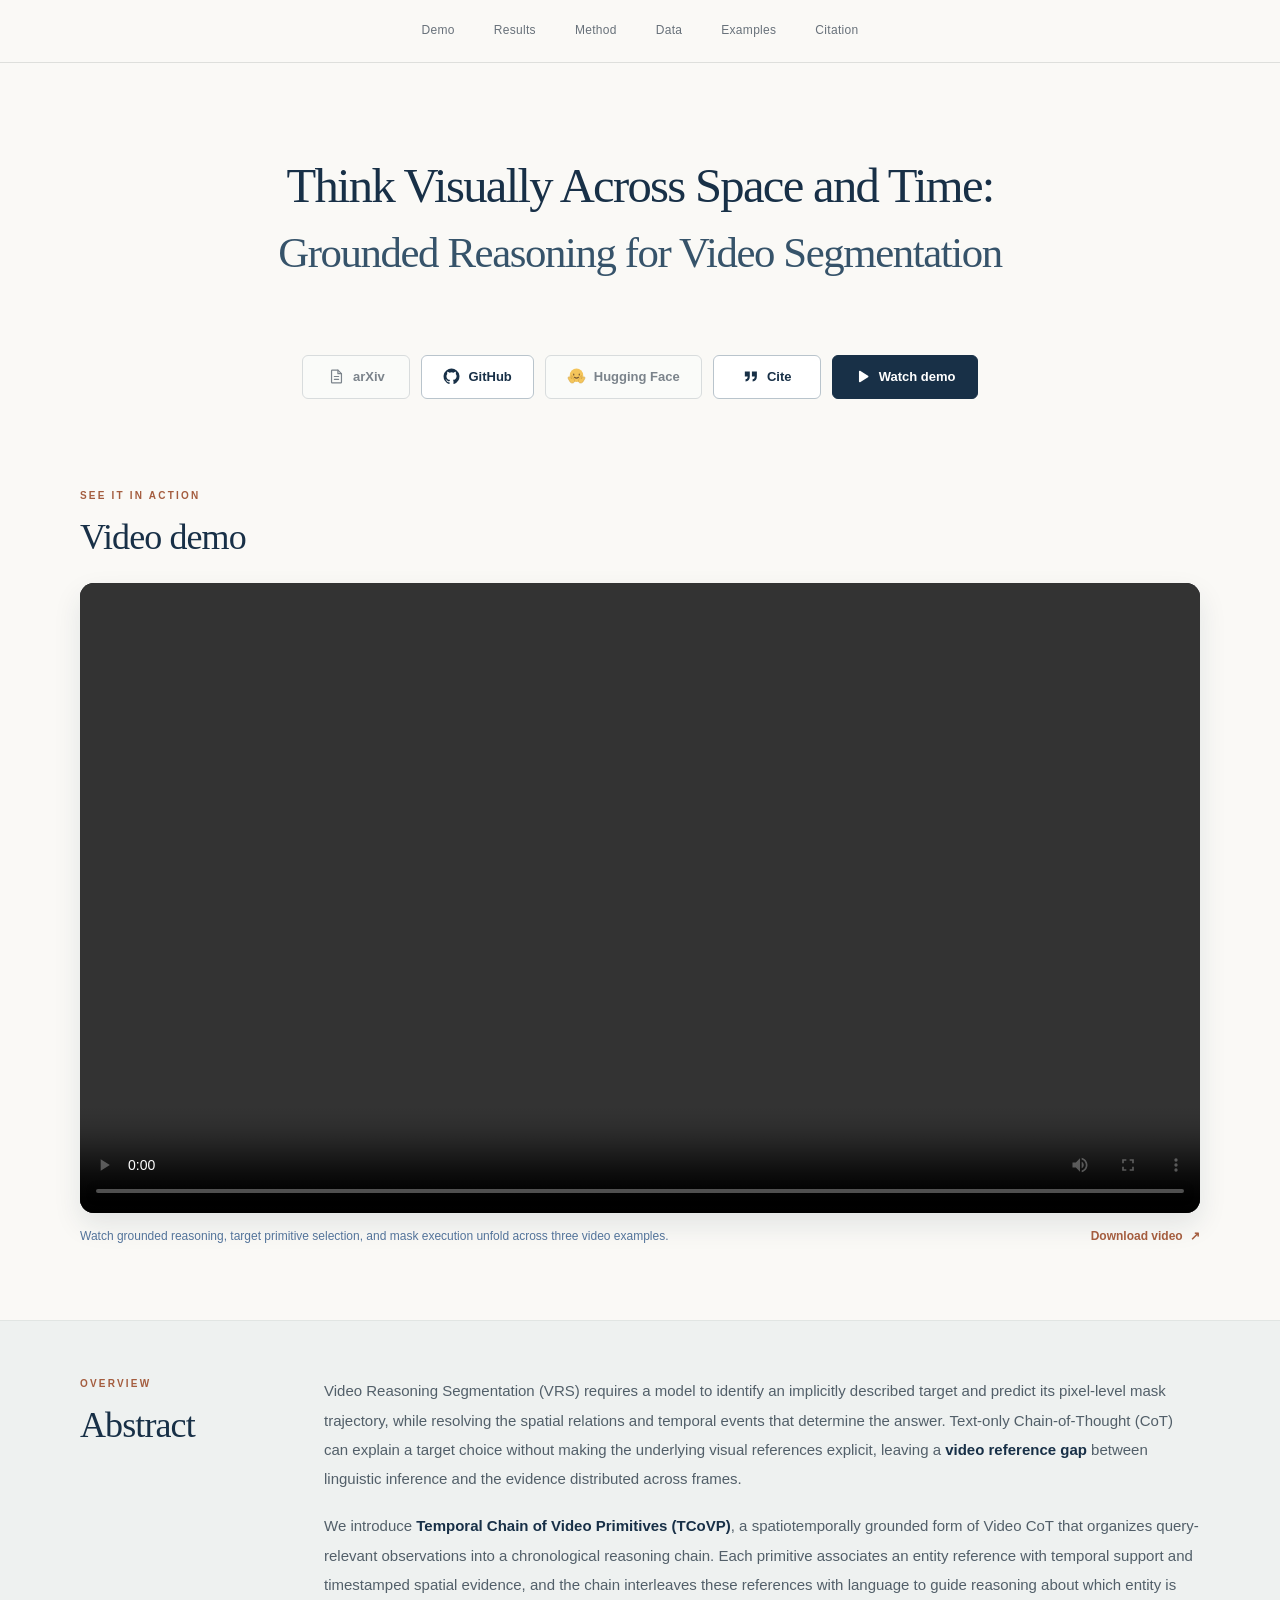
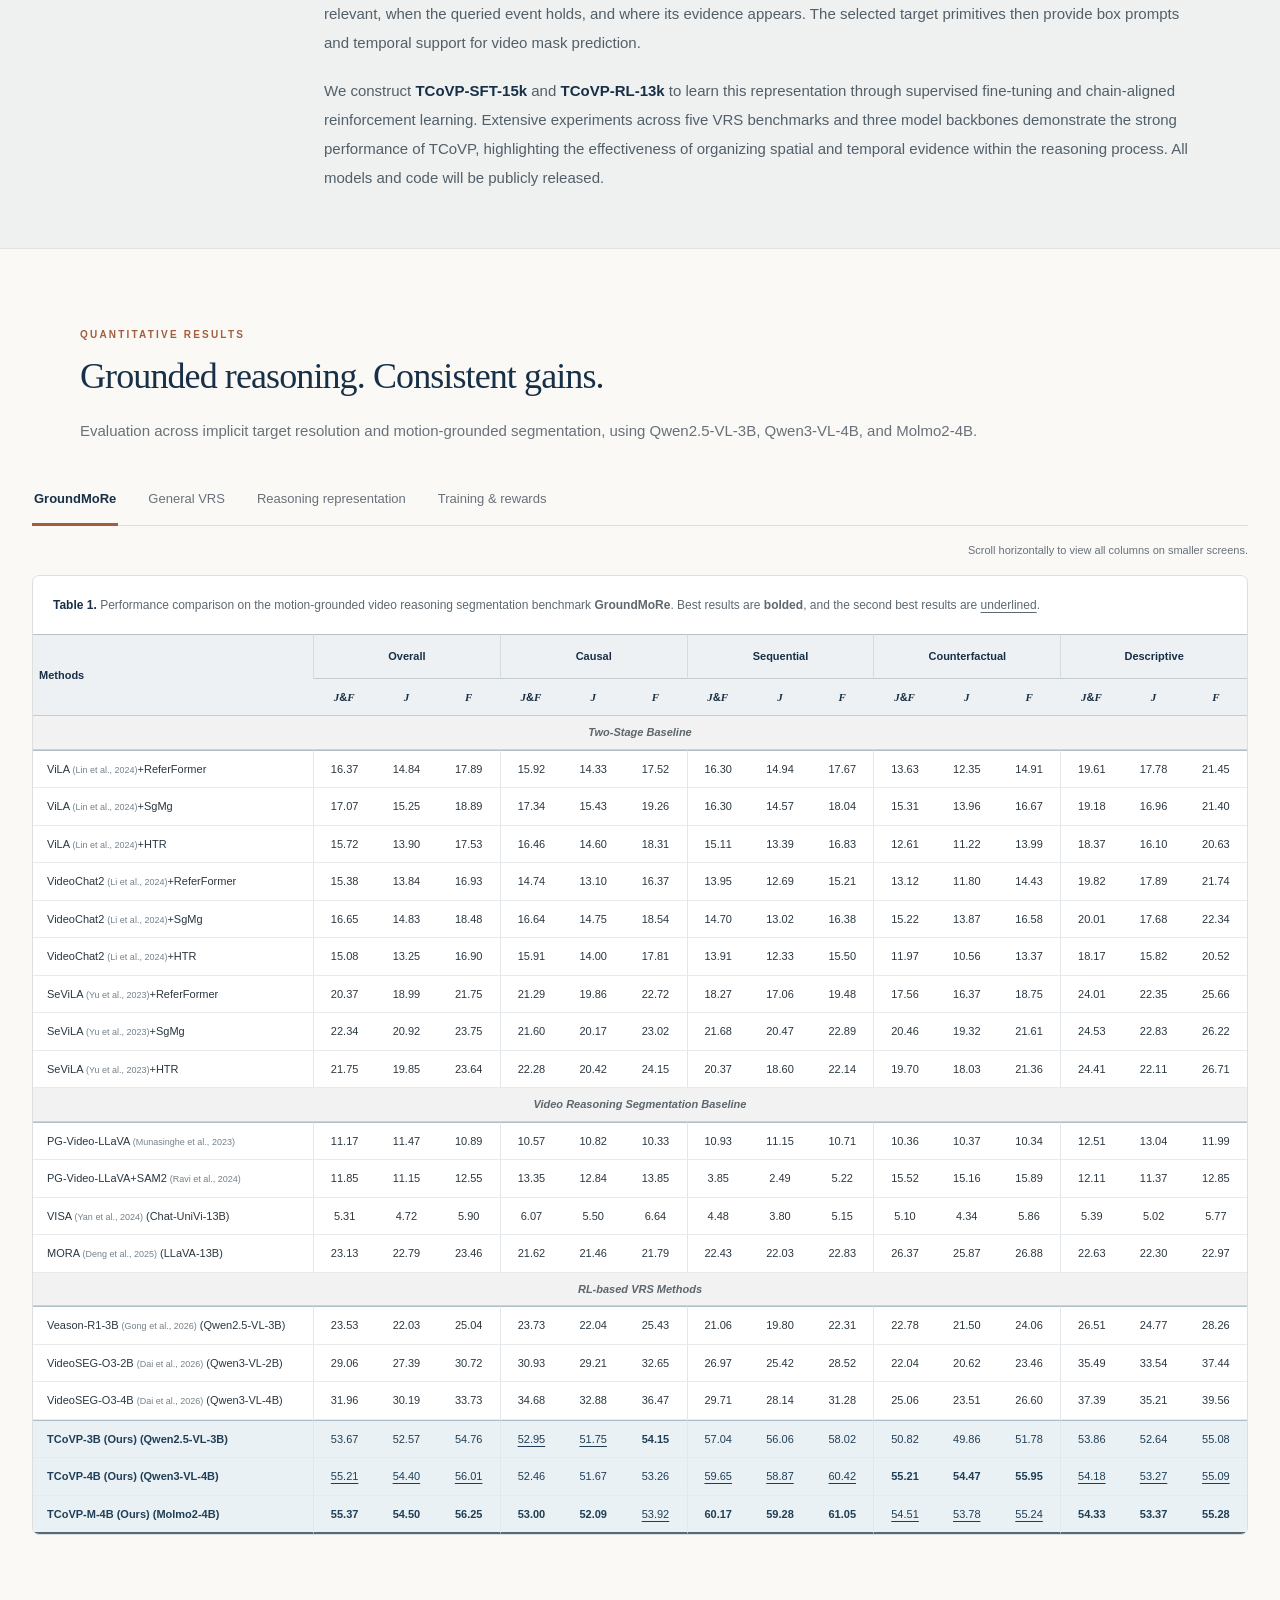
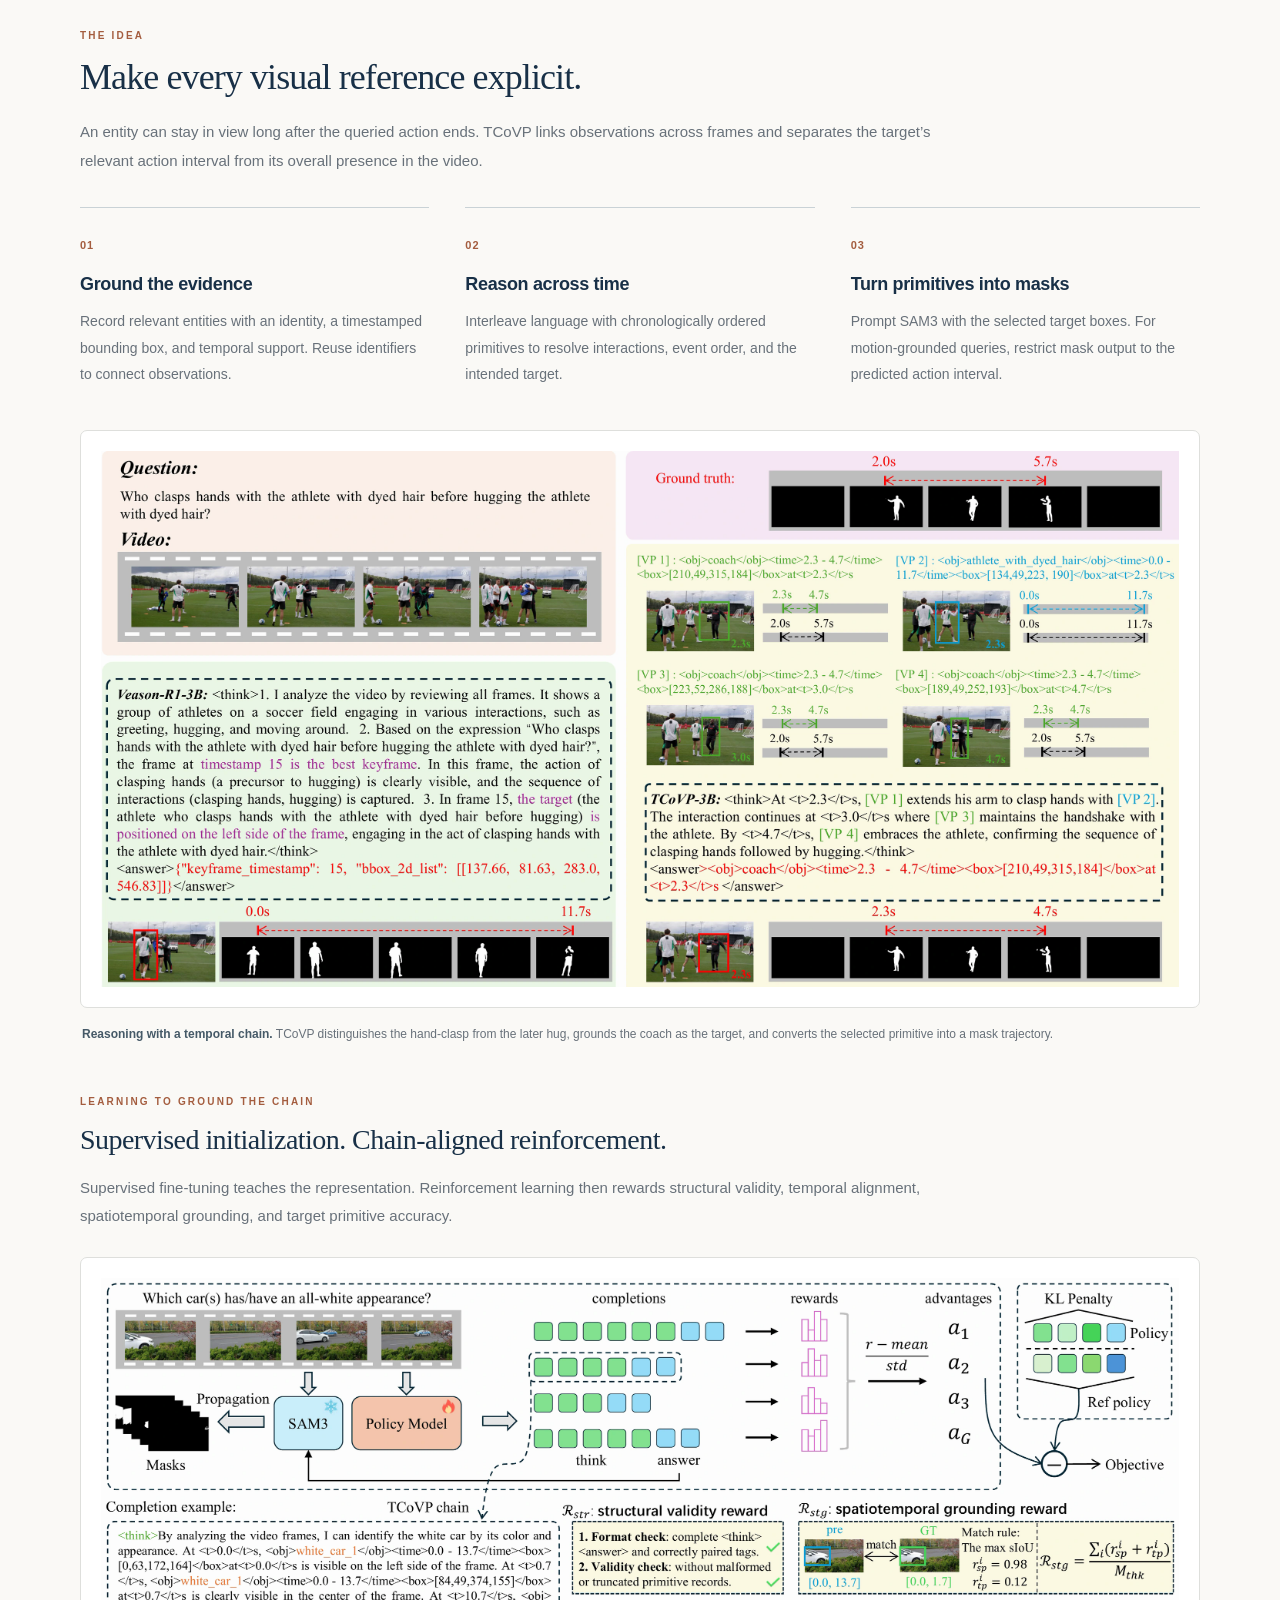
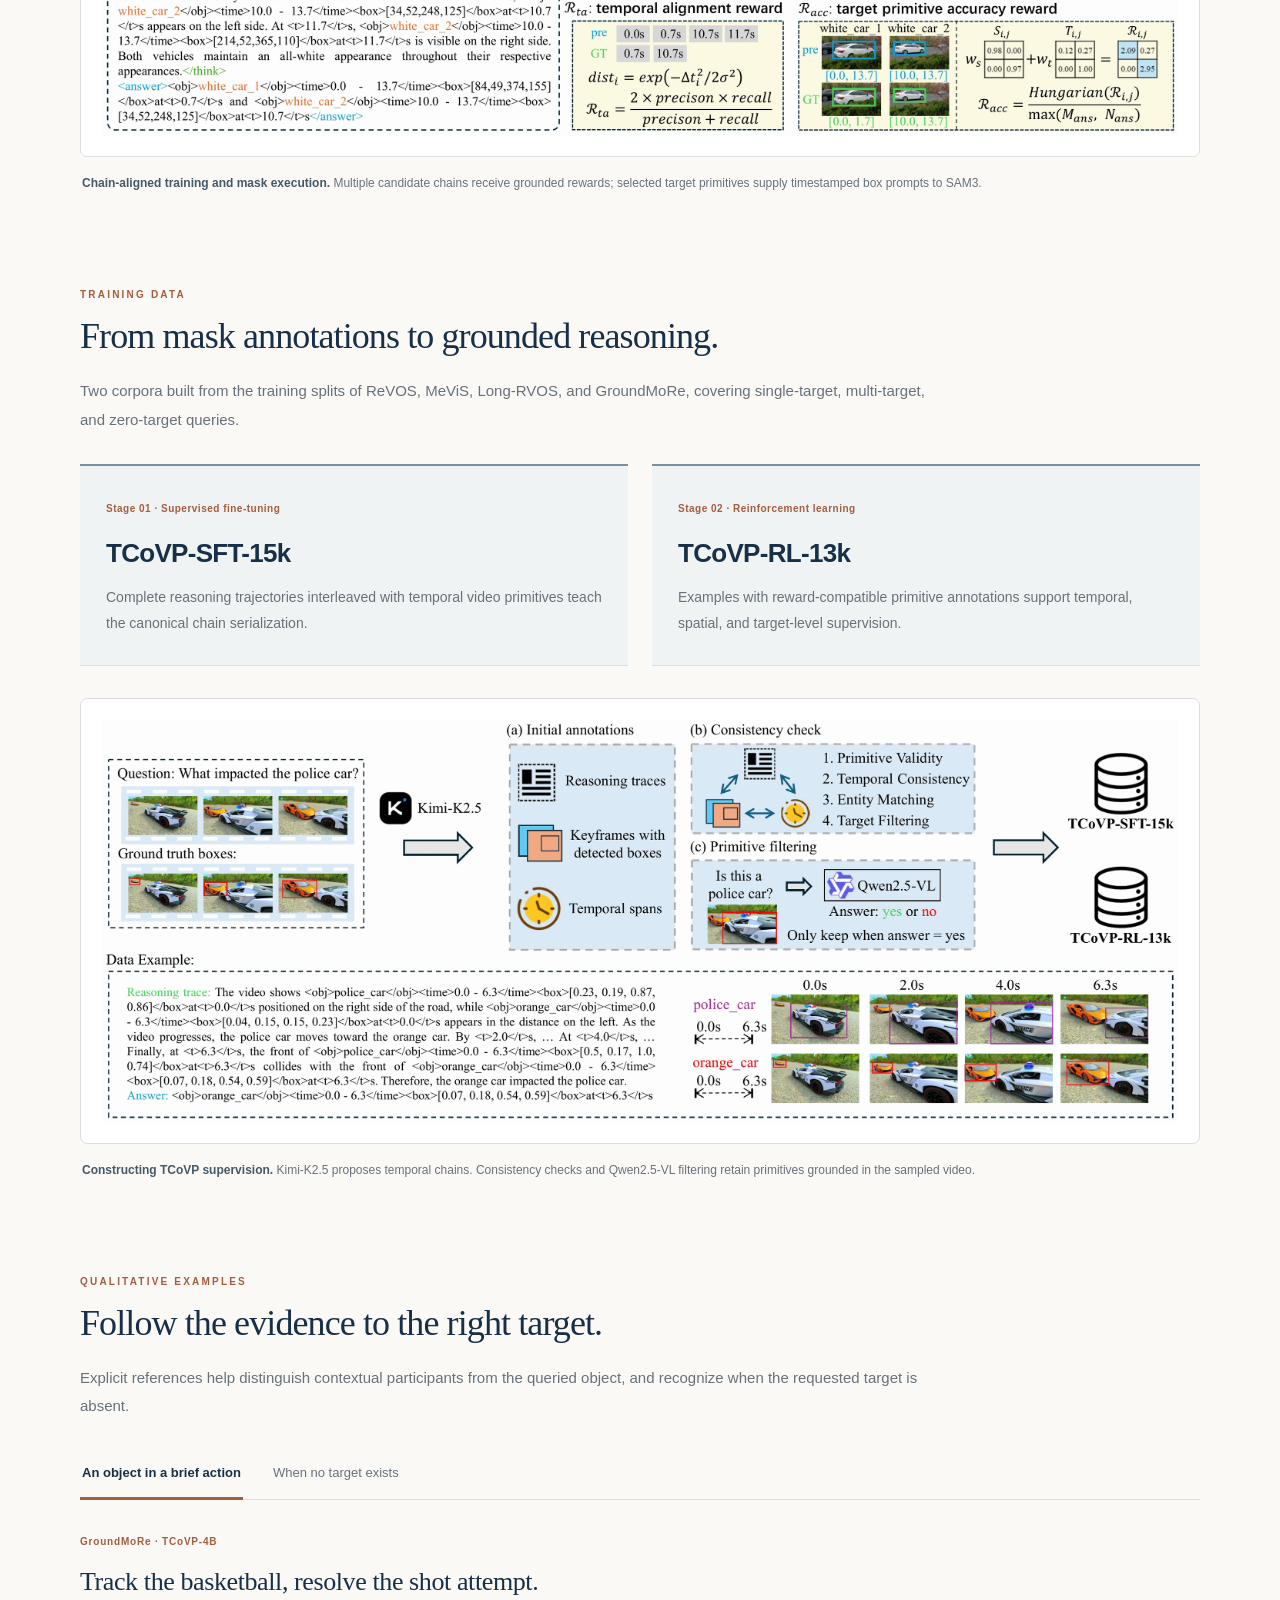
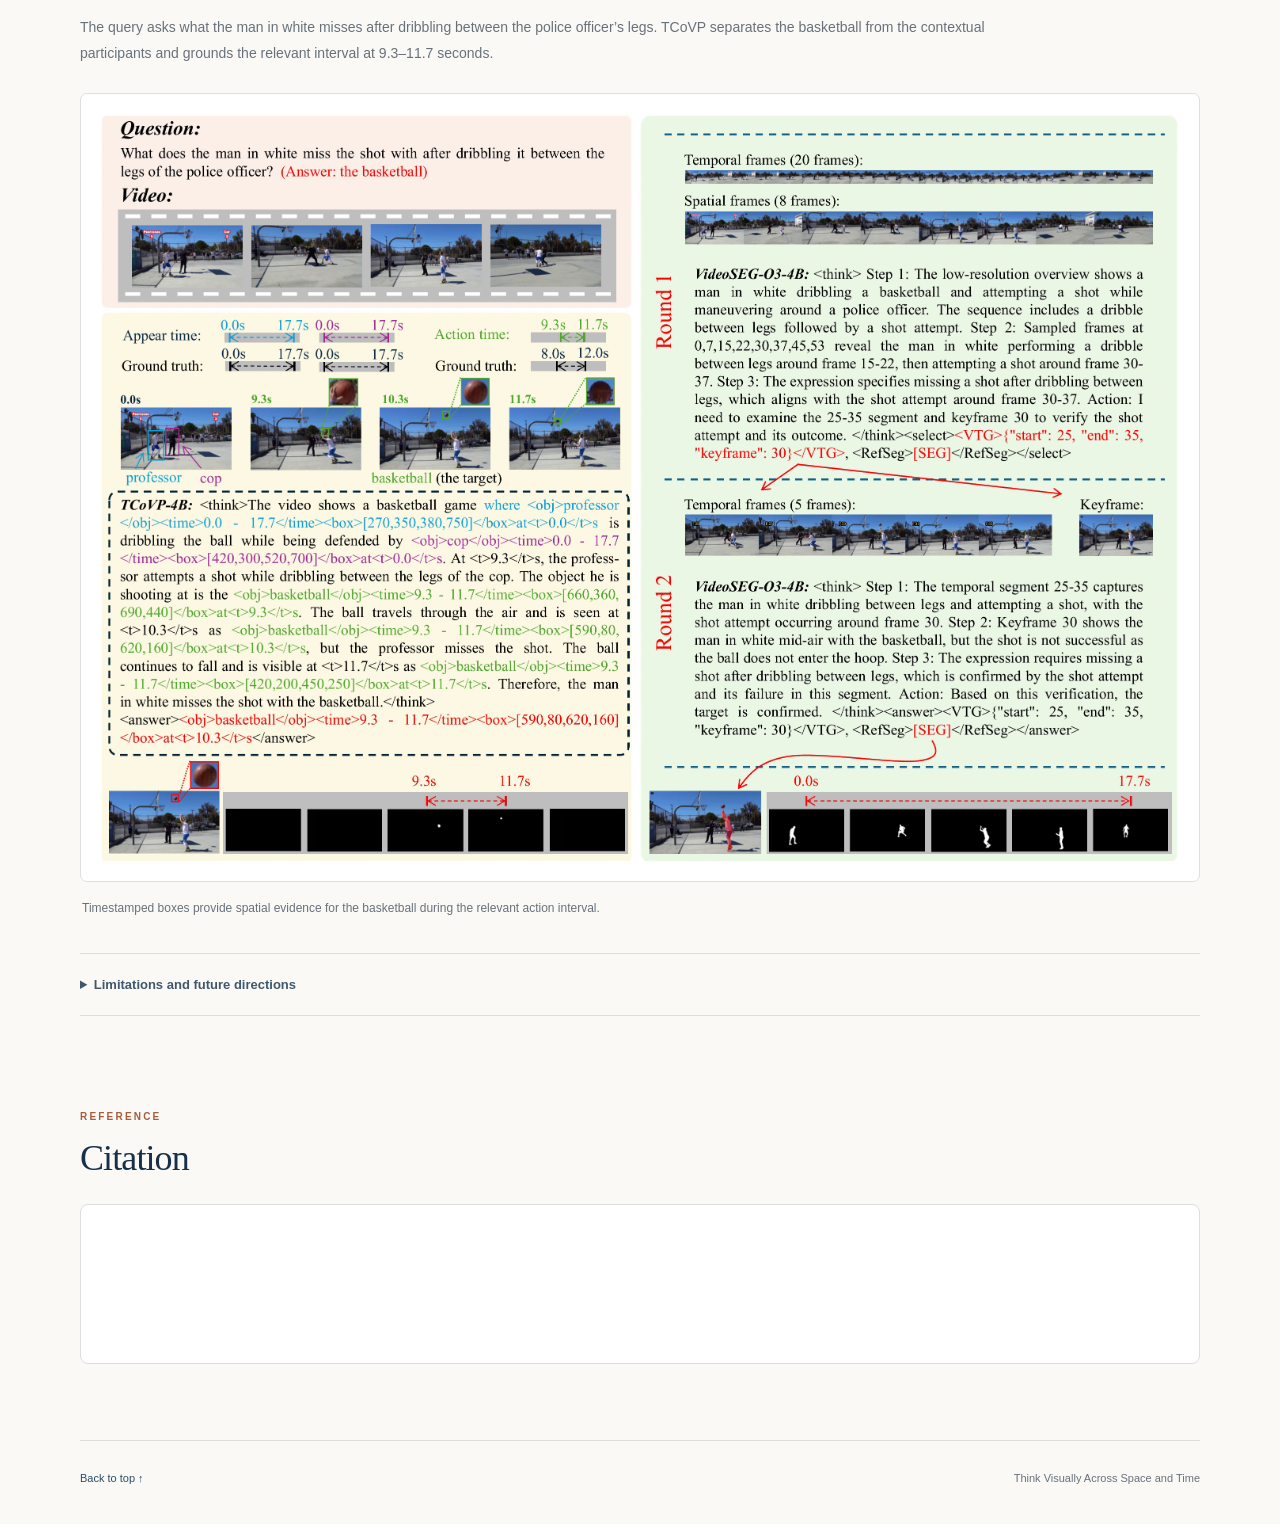
==== commit 2828642a: "Activate GitHub link on project page" ====
--- a/docs/index.html
+++ b/docs/index.html
@@ -28,9 +28,9 @@
       <!-- AUTHORS: Add author names, profile links, and affiliations here when available. -->
       <div class="authors" id="authors"></div>
       <div class="resource-links" aria-label="Project resources">
-        <!-- RESOURCES: Add the actual URLs when available; Cite and Watch demo link to their reserved sections. -->
+        <!-- RESOURCES: Cite and Watch demo link to their reserved sections. -->
         <button class="button secondary" type="button" disabled title="arXiv link coming soon"><svg class="button-icon" viewBox="0 0 24 24" fill="none" stroke="currentColor" stroke-width="1.7" stroke-linecap="round" stroke-linejoin="round" aria-hidden="true" focusable="false"><path d="M14 3H6a1 1 0 0 0-1 1v16a1 1 0 0 0 1 1h12a1 1 0 0 0 1-1V8z"/><path d="M14 3v5h5M9 12h6M9 16h6"/></svg><span>arXiv</span></button>
-        <button class="button secondary" type="button" disabled title="GitHub repository coming soon"><svg class="button-icon" viewBox="0 0 24 24" fill="currentColor" aria-hidden="true" focusable="false"><path d="M12 .8a11.2 11.2 0 0 0-3.54 21.83c.56.1.77-.24.77-.54v-2.1c-3.12.68-3.78-1.32-3.78-1.32-.51-1.3-1.24-1.65-1.24-1.65-1.02-.7.08-.68.08-.68 1.13.08 1.72 1.16 1.72 1.16 1.01 1.73 2.64 1.23 3.28.94.1-.73.39-1.23.71-1.51-2.49-.28-5.11-1.25-5.11-5.54 0-1.23.44-2.23 1.15-3.02-.11-.28-.5-1.43.11-2.98 0 0 .94-.3 3.08 1.15a10.7 10.7 0 0 1 5.6 0c2.14-1.45 3.08-1.15 3.08-1.15.61 1.55.22 2.7.11 2.98.72.79 1.15 1.79 1.15 3.02 0 4.3-2.62 5.26-5.12 5.54.4.35.76 1.03.76 2.08v3.08c0 .3.2.65.77.54A11.2 11.2 0 0 0 12 .8Z"/></svg><span>GitHub</span></button>
+        <a class="button secondary" href="https://github.com/Victor-wjw/TCoVP" target="_blank" rel="noopener noreferrer" aria-label="Open the TCoVP GitHub repository"><svg class="button-icon" viewBox="0 0 24 24" fill="currentColor" aria-hidden="true" focusable="false"><path d="M12 .8a11.2 11.2 0 0 0-3.54 21.83c.56.1.77-.24.77-.54v-2.1c-3.12.68-3.78-1.32-3.78-1.32-.51-1.3-1.24-1.65-1.24-1.65-1.02-.7.08-.68.08-.68 1.13.08 1.72 1.16 1.72 1.16 1.01 1.73 2.64 1.23 3.28.94.1-.73.39-1.23.71-1.51-2.49-.28-5.11-1.25-5.11-5.54 0-1.23.44-2.23 1.15-3.02-.11-.28-.5-1.43.11-2.98 0 0 .94-.3 3.08 1.15a10.7 10.7 0 0 1 5.6 0c2.14-1.45 3.08-1.15 3.08-1.15.61 1.55.22 2.7.11 2.98.72.79 1.15 1.79 1.15 3.02 0 4.3-2.62 5.26-5.12 5.54.4.35.76 1.03.76 2.08v3.08c0 .3.2.65.77.54A11.2 11.2 0 0 0 12 .8Z"/></svg><span>GitHub</span></a>
         <button class="button secondary" type="button" disabled title="Hugging Face resources coming soon"><svg class="button-icon hugging-face-icon" viewBox="0 0 24 24" aria-hidden="true" focusable="false"><circle cx="12" cy="10.5" r="8.5" fill="#f4c55b"/><path d="M8.5 9v1m7-1v1m-6 3q2.5 2 5 0" fill="none" stroke="#745532" stroke-width="1.5" stroke-linecap="round"/><path d="m3.2 12.4 3.2 2.8-1.1-3.1c-.4-1.2 1-1.7 1.5-.6l2.6 5c.6 1.3 0 3-1.4 3.5-1.5.6-3 .2-4.1-1.1L1.7 15c-.9-1.5.2-3.4 1.5-2.6Zm17.6 0-3.2 2.8 1.1-3.1c.4-1.2-1-1.7-1.5-.6l-2.6 5c-.6 1.3 0 3 1.4 3.5 1.5.6 3 .2 4.1-1.1l2.2-3.9c.9-1.5-.2-3.4-1.5-2.6Z" fill="#f4c55b" stroke="#ca9a3c" stroke-width=".6"/></svg><span>Hugging Face</span></button>
         <a class="button secondary" href="#citation"><svg class="button-icon" viewBox="0 0 24 24" fill="currentColor" aria-hidden="true" focusable="false"><path d="M4 5h7v7c0 4-2 6.5-6 7v-3c2-.4 3-1.6 3-4H4V5Zm10 0h7v7c0 4-2 6.5-6 7v-3c2-.4 3-1.6 3-4h-4V5Z"/></svg><span>Cite</span></a>
         <a class="button primary" href="#demo"><svg class="button-icon" viewBox="0 0 24 24" fill="currentColor" aria-hidden="true" focusable="false"><path d="M7 4.9c0-.8.9-1.3 1.6-.9l11.2 7.1a1 1 0 0 1 0 1.8L8.6 20c-.7.4-1.6-.1-1.6-.9V4.9Z"/></svg><span>Watch demo</span></a>
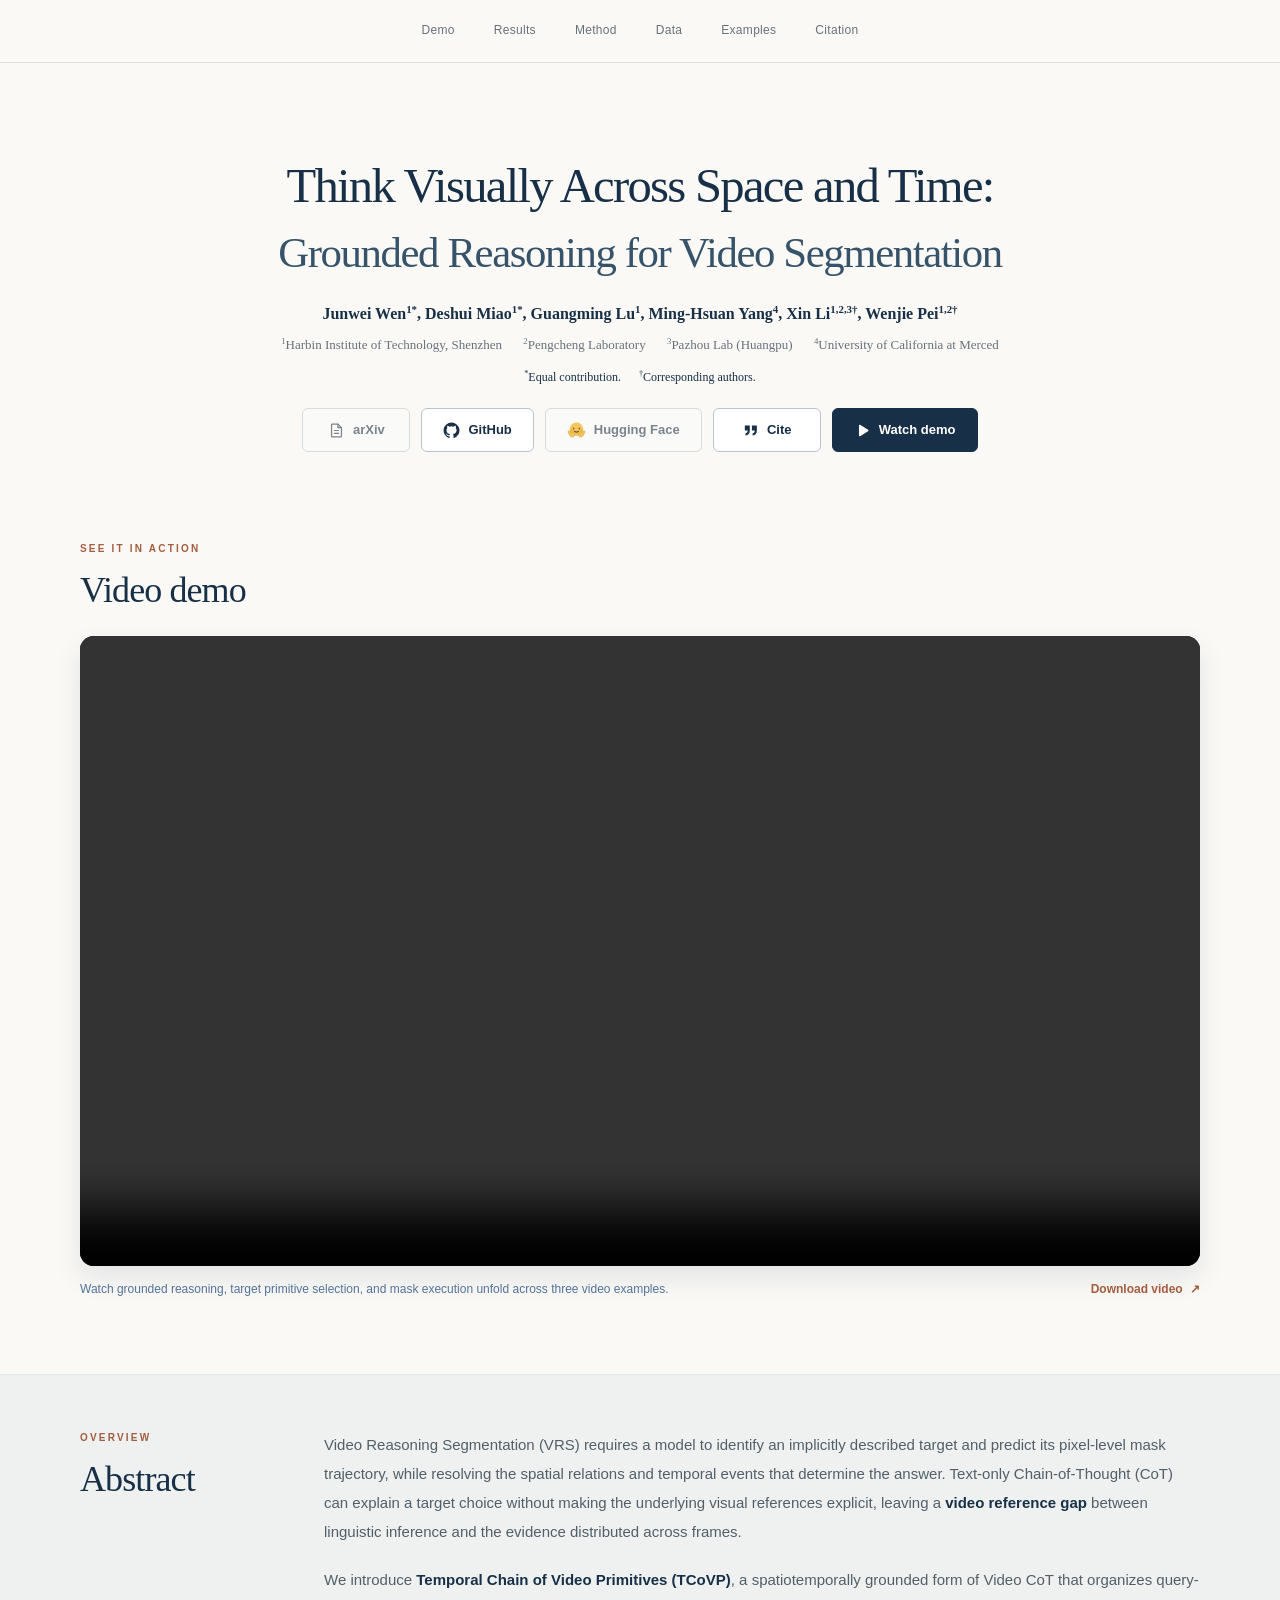
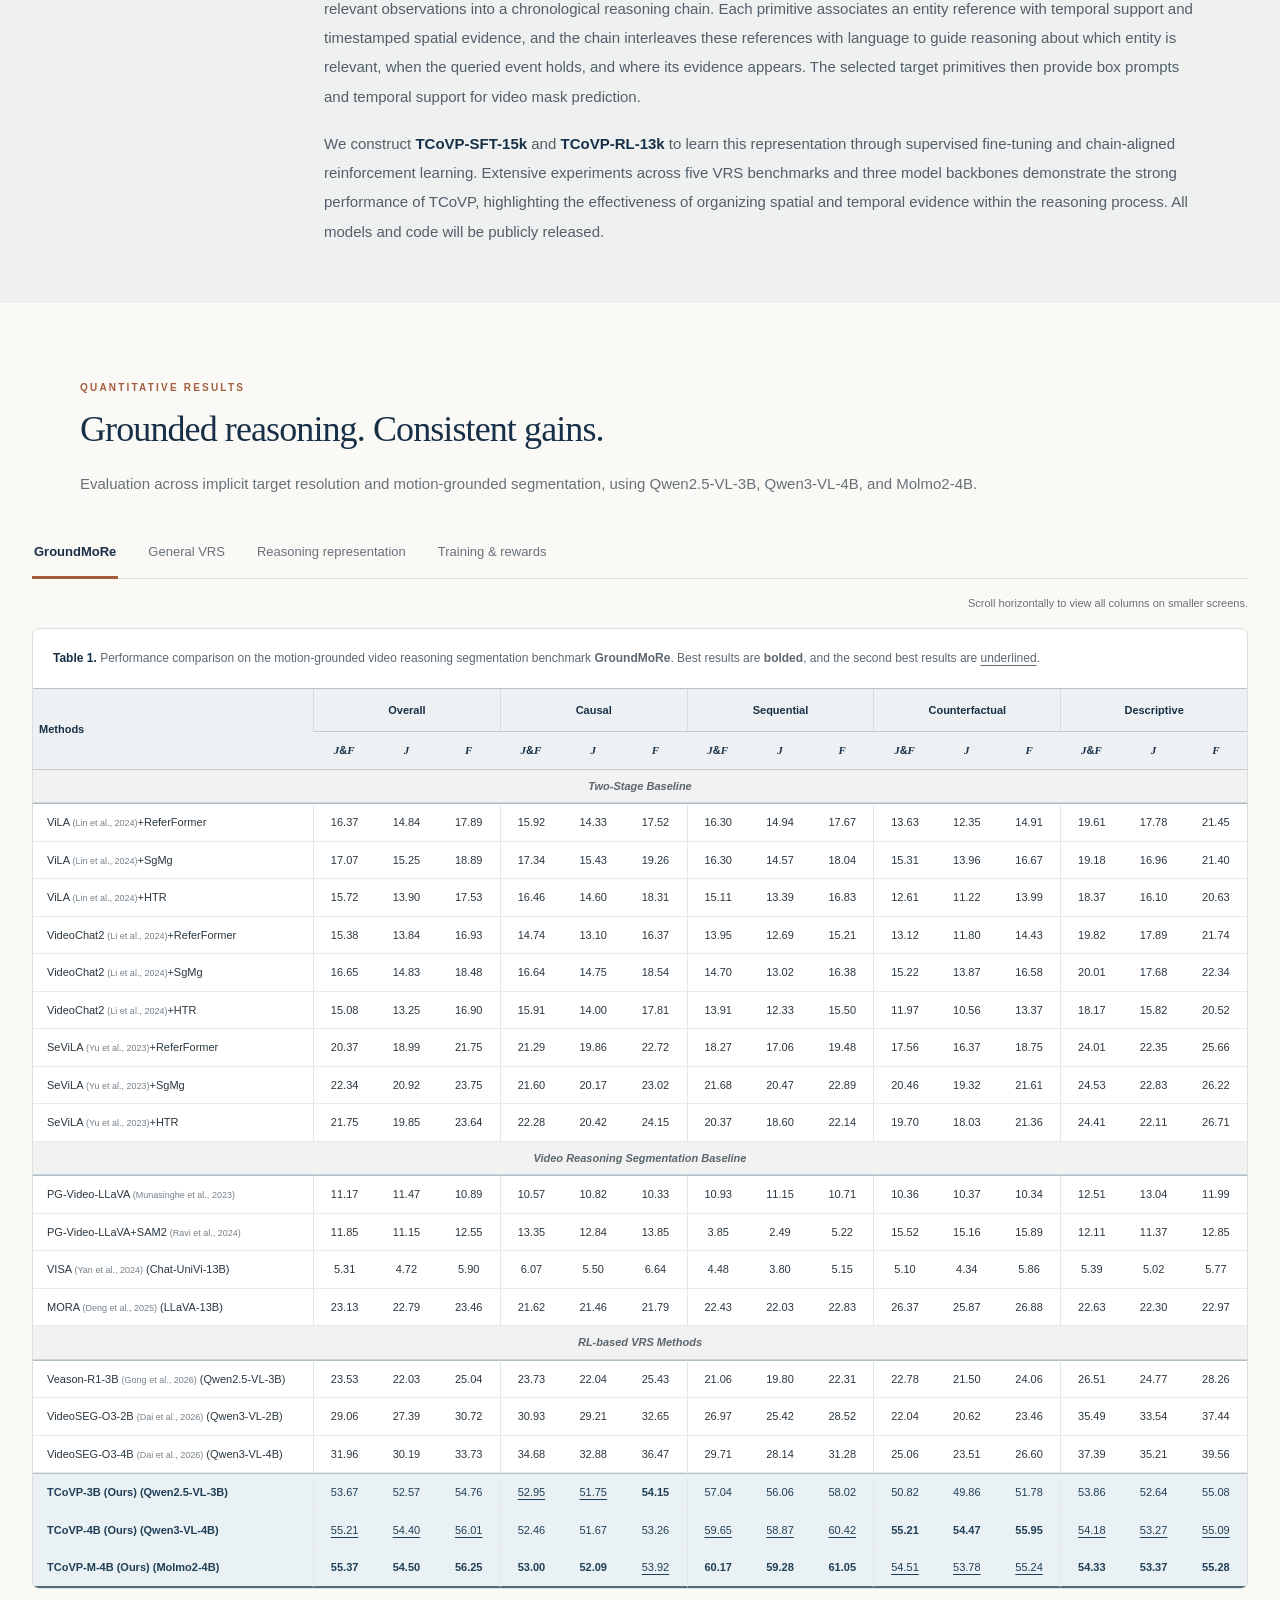
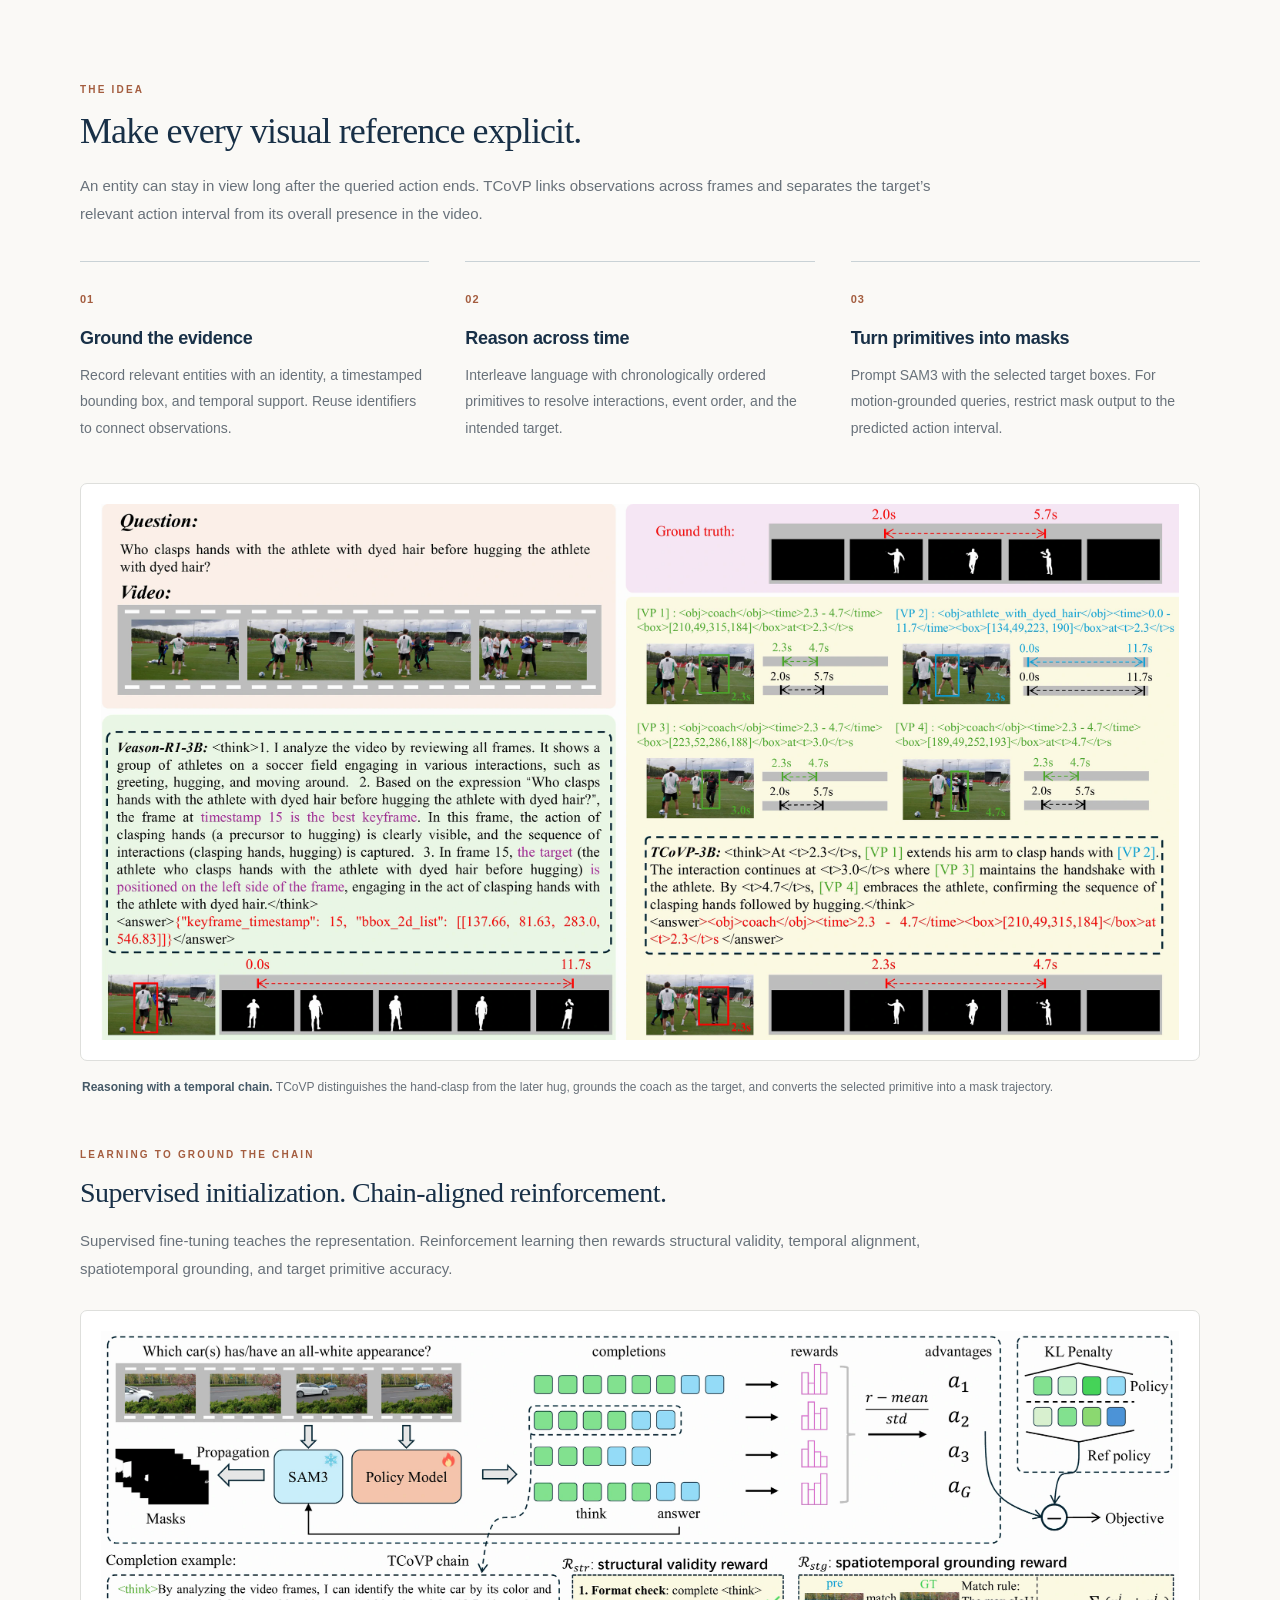
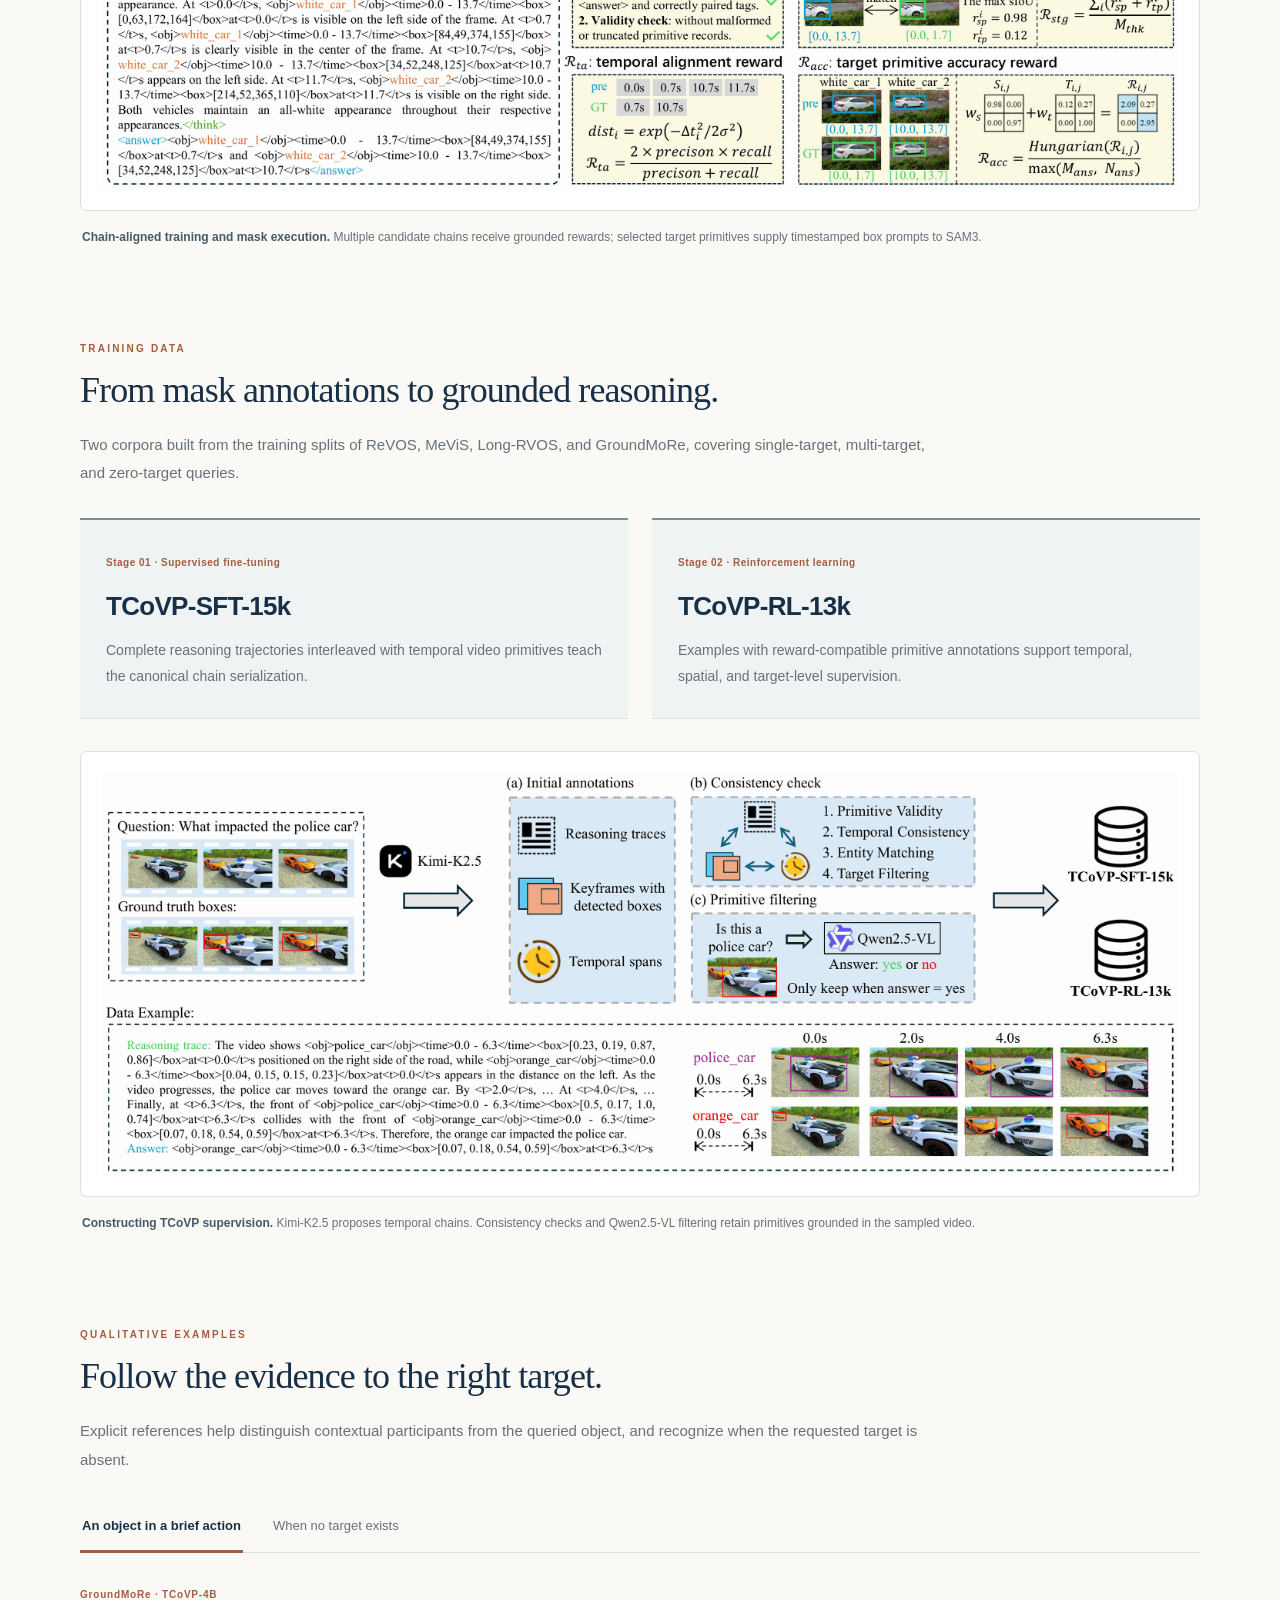
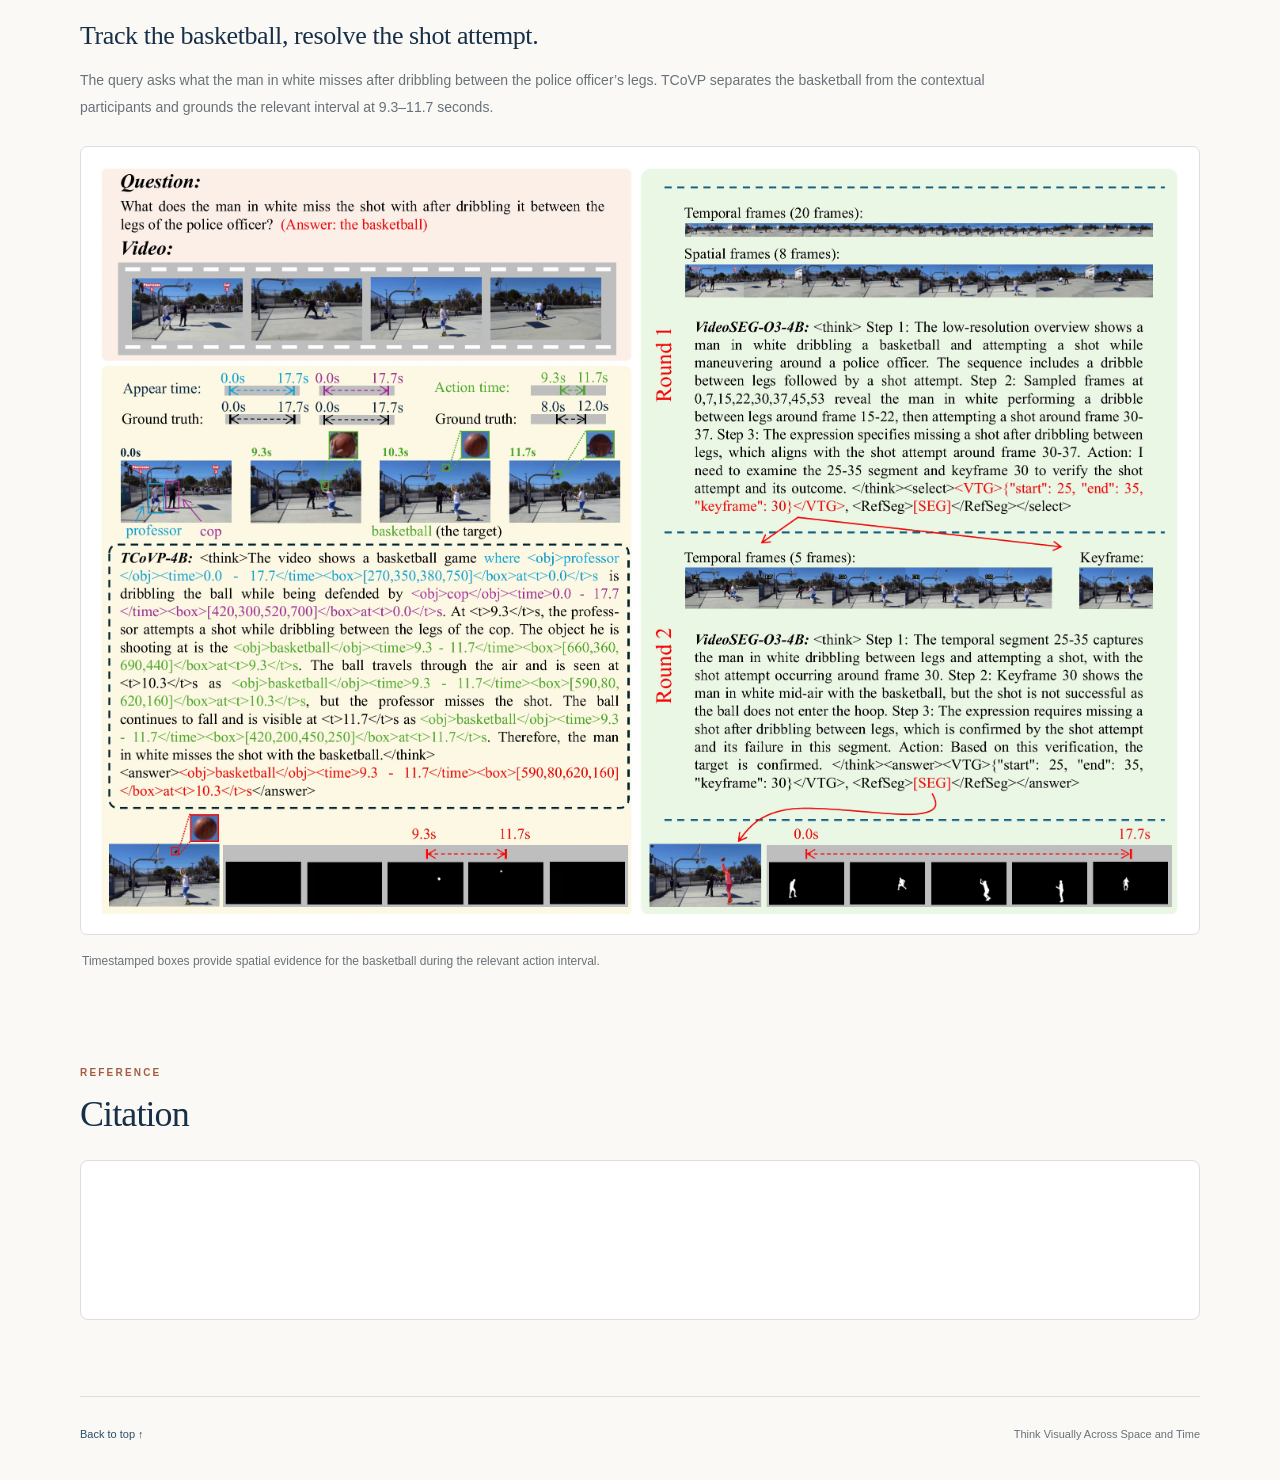
==== commit d3147c3e: "Update project page authors and affiliations" ====
--- a/docs/index.html
+++ b/docs/index.html
@@ -25,8 +25,23 @@
   <main id="main">
     <section class="hero content" id="top" aria-labelledby="project-title">
       <h1 id="project-title">Think Visually Across Space and Time:<br><span>Grounded Reasoning for Video Segmentation</span></h1>
-      <!-- AUTHORS: Add author names, profile links, and affiliations here when available. -->
-      <div class="authors" id="authors"></div>
+      <div class="authors" id="authors" aria-label="Authors and affiliations">
+        <p class="author-names">
+          <span>Junwei Wen<sup>1*</sup></span>,
+          <span>Deshui Miao<sup>1*</sup></span>,
+          <span>Guangming Lu<sup>1</sup></span>,
+          <span>Ming-Hsuan Yang<sup>4</sup></span>,
+          <span>Xin Li<sup>1,2,3†</sup></span>,
+          <span>Wenjie Pei<sup>1,2†</sup></span>
+        </p>
+        <p class="author-affiliations">
+          <span><sup>1</sup>Harbin Institute of Technology, Shenzhen</span>
+          <span><sup>2</sup>Pengcheng Laboratory</span>
+          <span><sup>3</sup>Pazhou Lab (Huangpu)</span>
+          <span><sup>4</sup>University of California at Merced</span>
+        </p>
+        <p class="author-notes"><span><sup>*</sup>Equal contribution.</span><span><sup>†</sup>Corresponding authors.</span></p>
+      </div>
       <div class="resource-links" aria-label="Project resources">
         <!-- RESOURCES: Cite and Watch demo link to their reserved sections. -->
         <button class="button secondary" type="button" disabled title="arXiv link coming soon"><svg class="button-icon" viewBox="0 0 24 24" fill="none" stroke="currentColor" stroke-width="1.7" stroke-linecap="round" stroke-linejoin="round" aria-hidden="true" focusable="false"><path d="M14 3H6a1 1 0 0 0-1 1v16a1 1 0 0 0 1 1h12a1 1 0 0 0 1-1V8z"/><path d="M14 3v5h5M9 12h6M9 16h6"/></svg><span>arXiv</span></button>
@@ -985,7 +1000,6 @@
           <figure class="paper-figure"><a class="figure-link" href="assets/example-zero-target.png" target="_blank" rel="noopener"><img src="assets/example-zero-target.png" width="2800" height="1279" loading="lazy" alt="Zero-target comparison: Veason-R1 predicts a turtle where none is present, while TCoVP grounds the fish and water and produces an empty target set."></a><figcaption>Grounding visible entities helps avoid an unsupported target prediction.</figcaption></figure>
         </div>
       </div>
-      <details class="limitations"><summary>Limitations and future directions</summary><p>TCoVP uses 16 uniformly sampled frames, so brief events can fall between observations. Cross-entity actions and relations are expressed in language, and final masks can inherit SAM3 propagation errors. Adaptive temporal sampling, denser spatial evidence, and structured interaction representations are promising directions.</p></details>
     </section>
 
     <section class="section citation-section content" id="citation" aria-labelledby="citation-title">
--- a/docs/styles.css
+++ b/docs/styles.css
@@ -33,7 +33,14 @@
 .hero { padding: 94px 0 67px; text-align: center; }
 .hero h1 { font-family: Georgia, "Times New Roman", serif; font-size: clamp(34px, 3.8vw, 51px); line-height: 1.2; font-weight: 500; letter-spacing: -1.7px; text-wrap: balance; }
 .hero h1 span { display: inline-block; font-size: .88em; color: #36536a; margin-top: 12px; letter-spacing: -1.4px; }
-.authors { min-height: 74px; padding: 18px 0; color: var(--muted); font-size: 15px; }
+.authors { padding: 20px 0 22px; color: var(--muted); font-family: Georgia, "Times New Roman", serif; }
+.author-names { color: var(--ink); font-size: 16px; line-height: 1.65; font-weight: 600; }
+.author-names span { white-space: nowrap; }
+.authors sup { font-size: .68em; line-height: 0; vertical-align: super; }
+.author-affiliations { margin-top: 7px; color: var(--muted); font-size: 13px; line-height: 1.65; }
+.author-affiliations span { display: inline-block; margin: 0 9px; white-space: nowrap; }
+.author-notes { display: flex; flex-wrap: wrap; justify-content: center; gap: 4px 18px; max-width: 320px; margin: 12px auto 0; color: var(--ink); font-size: 12px; line-height: 1.55; text-align: left; }
+.author-notes span { white-space: nowrap; }
 .resource-links { display: flex; justify-content: center; flex-wrap: wrap; gap: 11px; }
 .button { display: inline-flex; align-items: center; justify-content: center; min-height: 44px; min-width: 108px; padding: 10px 21px; border-radius: 6px; border: 1px solid #b9c4cc; color: var(--ink); background: white; font-size: 13px; line-height: 1.5; font-weight: 550; transition: background .15s, border-color .15s, transform .15s; }
 .button.primary { background: var(--ink); border-color: var(--ink); color: white; }
@@ -161,7 +168,11 @@
   .hero { padding-top: 47px; padding-bottom: 38px; }
   .hero h1 { font-size: 35px; line-height: 1.17; letter-spacing: -1.3px; }
   .hero h1 span { font-size: .8em; letter-spacing: -.8px; line-height: 1.28; margin-top: 17px; }
-  .authors { min-height: 64px; }
+  .authors { padding: 16px 0 20px; }
+  .author-names { font-size: 14px; line-height: 1.75; }
+  .author-affiliations { font-size: 11px; line-height: 1.8; }
+  .author-affiliations span { margin-inline: 5px; }
+  .author-notes { font-size: 11px; }
   .resource-links { gap: 9px; max-width: 355px; margin-inline: auto; }
   .button { font-size: 12px; min-width: 90px; min-height: 43px; padding: 10px 12px; }
   .resource-links .button { gap: 6px; }
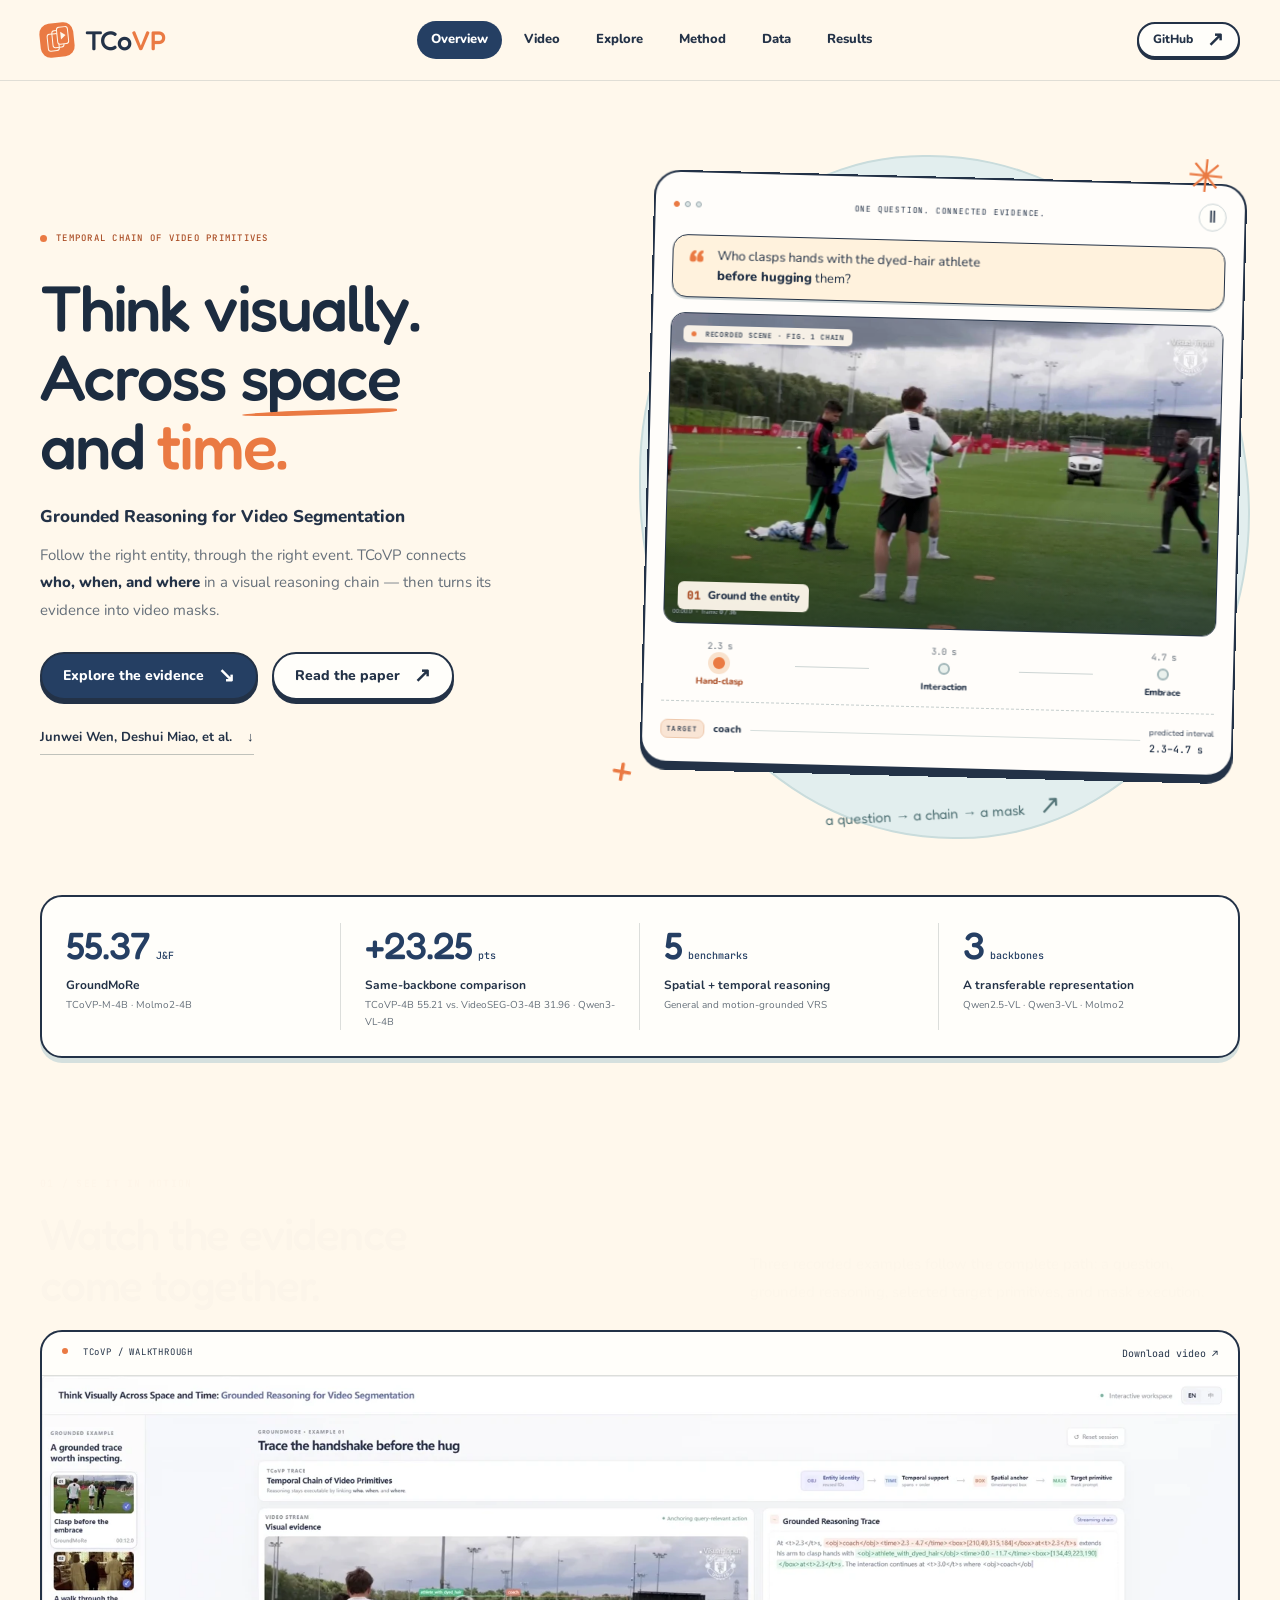
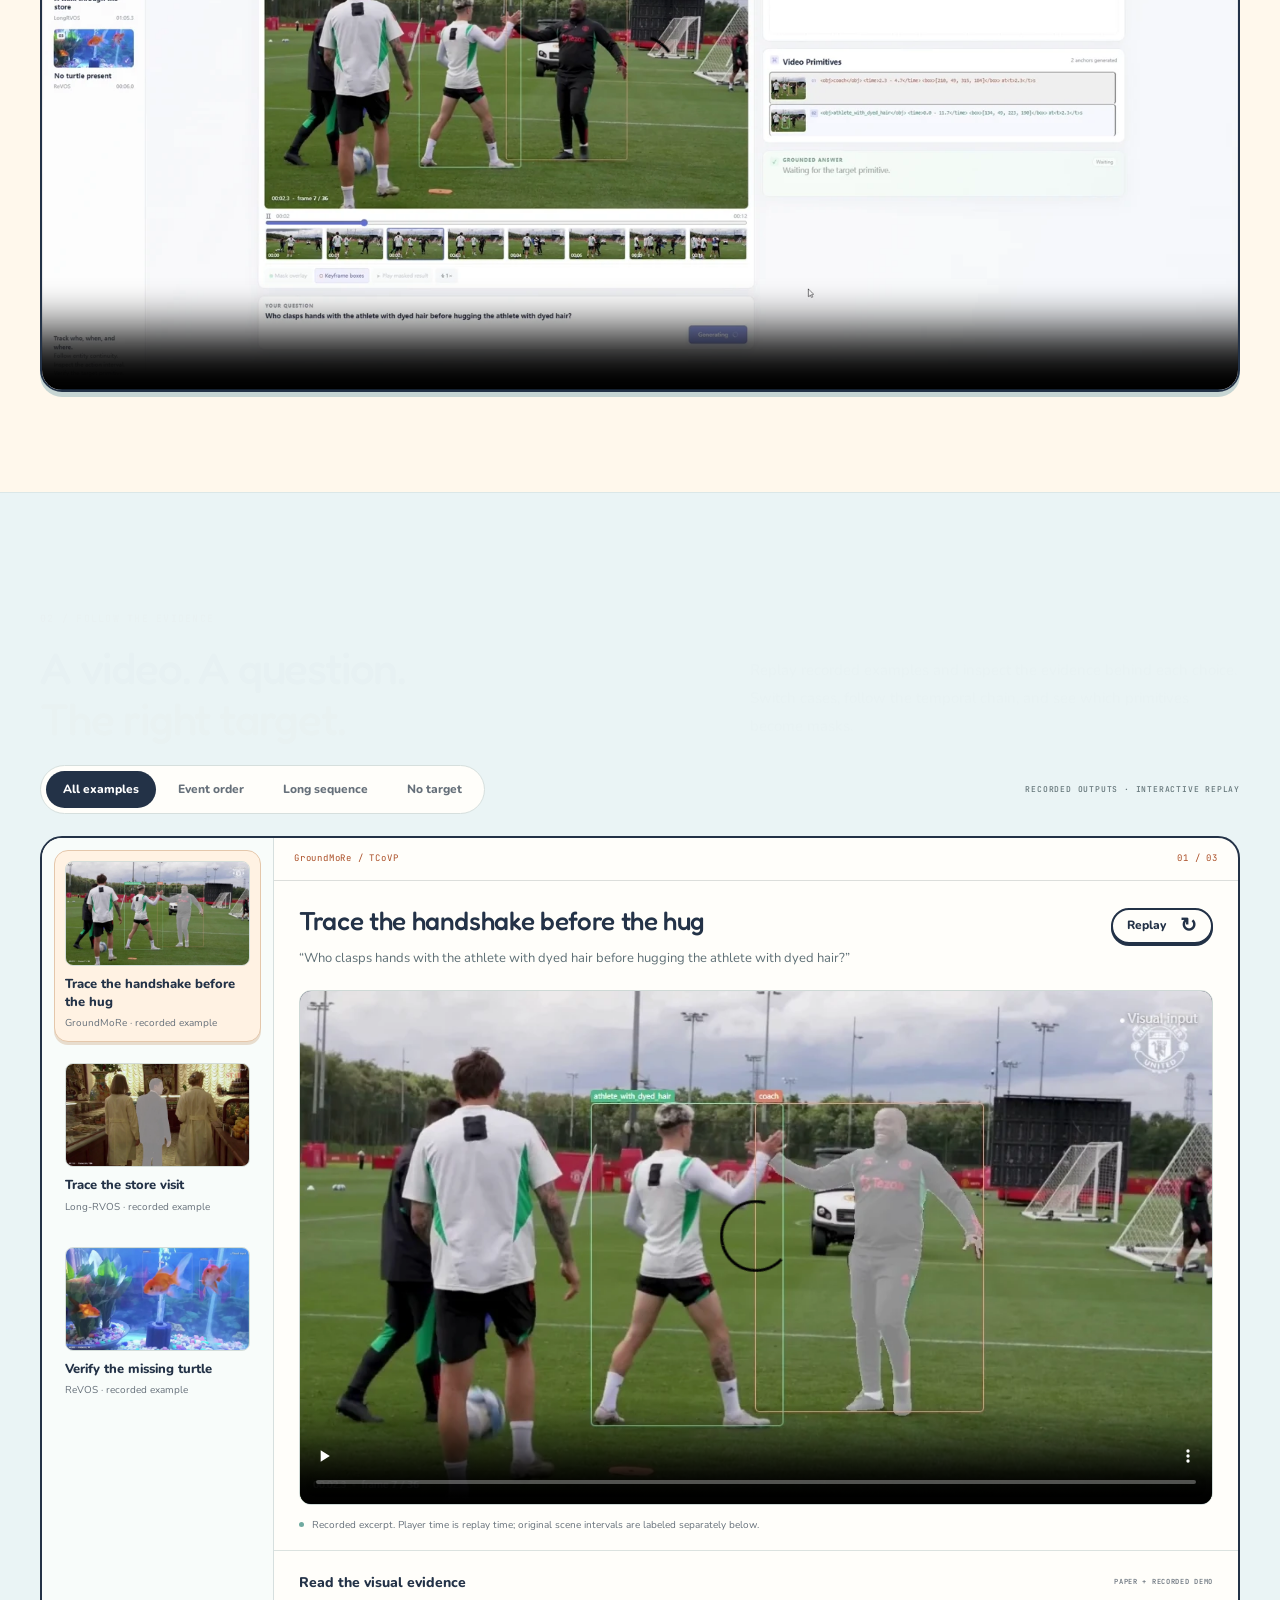
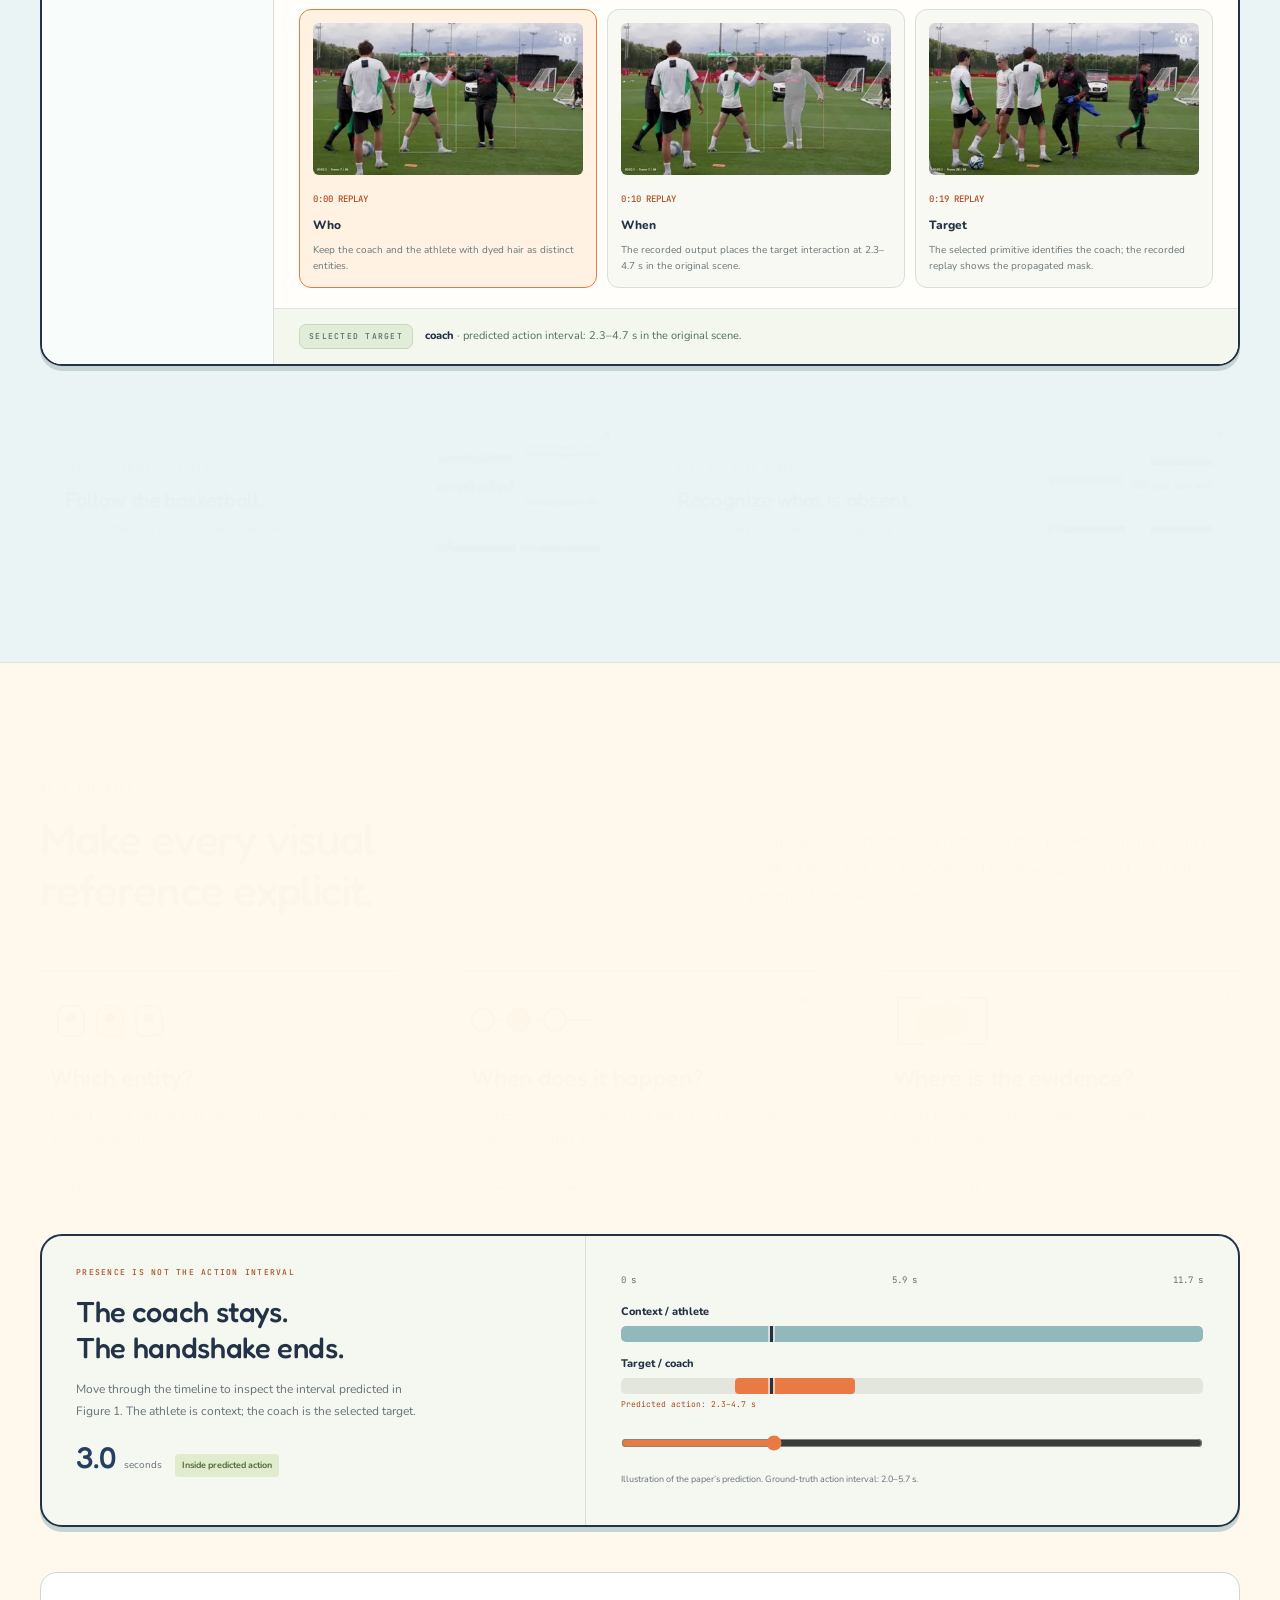
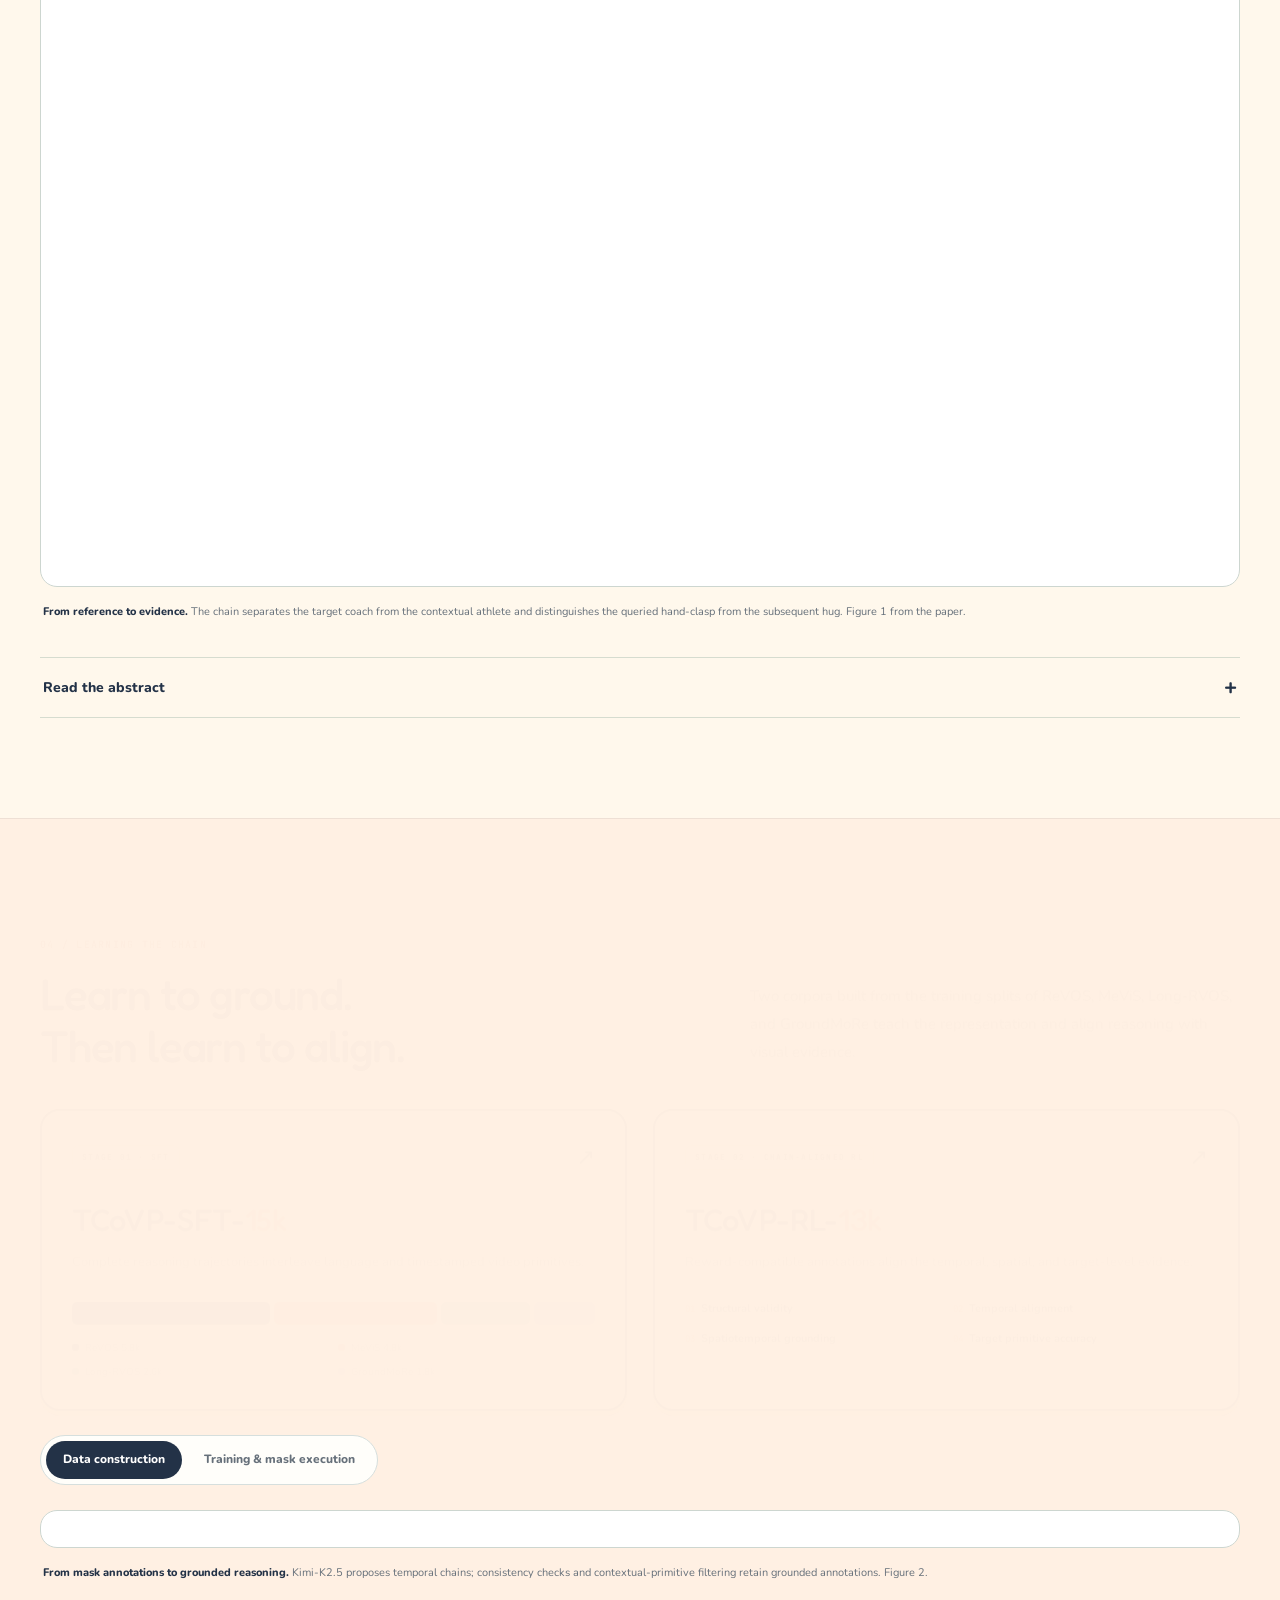
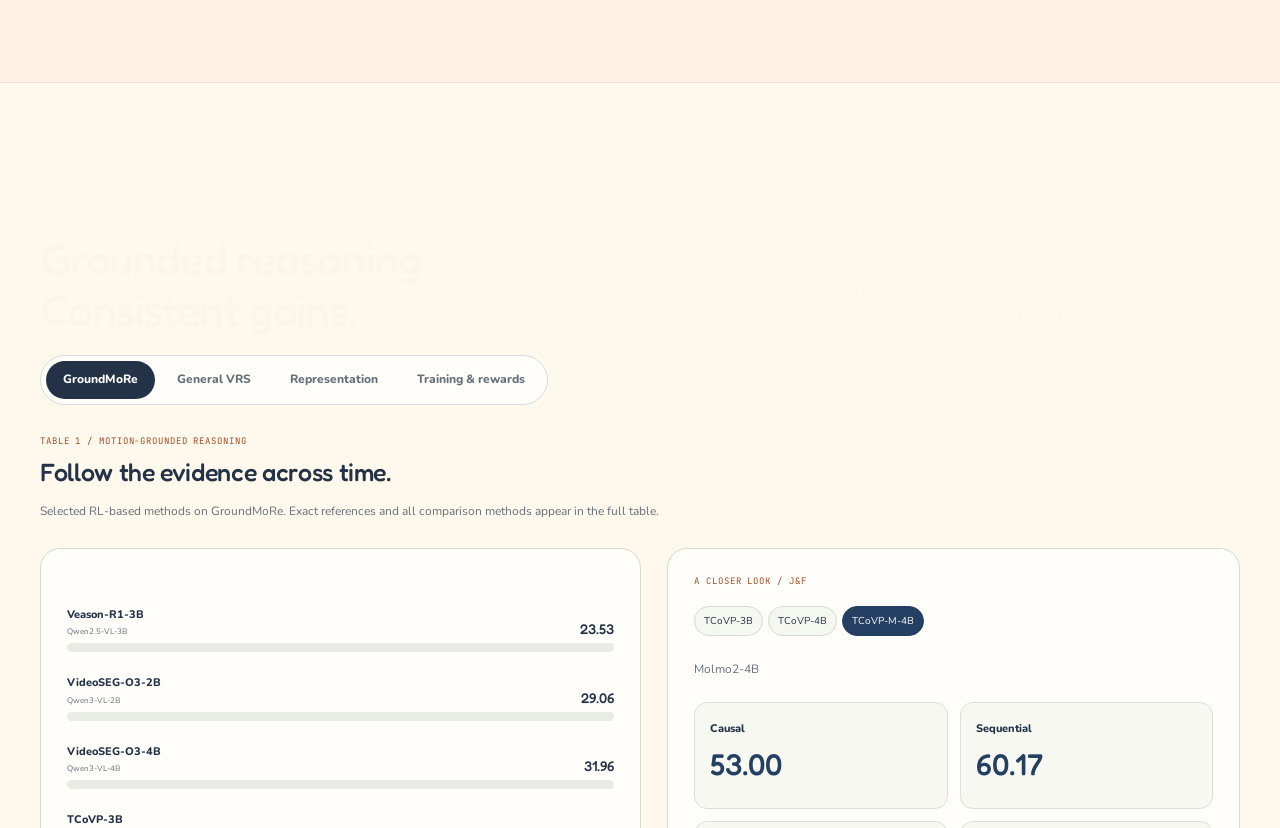
==== commit 6a870540: "Route published homepage to dynamic showcase and preserve original" ====
--- a/docs/index.html
+++ b/docs/index.html
@@ -2,1012 +2,13 @@
 <html lang="en">
 <head>
   <meta charset="utf-8">
-  <meta name="viewport" content="width=device-width, initial-scale=1">
-  <meta name="theme-color" content="#faf9f6">
-  <meta name="description" content="TCoVP grounds video reasoning in a temporal chain of entity references, timestamps, and bounding boxes for video reasoning segmentation.">
-  <meta property="og:title" content="Think Visually Across Space and Time">
-  <meta property="og:description" content="Grounded Reasoning for Video Segmentation. A temporal chain of video primitives connects which entity, when, and where.">
-  <meta property="og:type" content="website">
-  <title>Think Visually Across Space and Time</title>
-  <link rel="icon" href="data:,">
-  <link rel="stylesheet" href="styles.css">
-  <script src="script.js" defer></script>
+  <meta name="viewport" content="width=device-width,initial-scale=1">
+  <meta http-equiv="refresh" content="0; url=./next/">
+  <title>Think Visually Across Space and Time: Grounded Reasoning for Video Segmentation — TCoVP</title>
 </head>
 <body>
-  <a class="skip-link" href="#main">Skip to content</a>
-  <header class="site-header">
-    <nav class="nav-shell" aria-label="Main navigation">
-      <div class="nav-links">
-        <a href="#demo">Demo</a><a href="#results">Results</a><a href="#method">Method</a><a href="#data">Data</a><a href="#examples">Examples</a><a href="#citation">Citation</a>
-      </div>
-    </nav>
-  </header>
-  <main id="main">
-    <section class="hero content" id="top" aria-labelledby="project-title">
-      <h1 id="project-title">Think Visually Across Space and Time:<br><span>Grounded Reasoning for Video Segmentation</span></h1>
-      <div class="authors" id="authors" aria-label="Authors and affiliations">
-        <p class="author-names">
-          <span>Junwei Wen<sup>1*</sup></span>,
-          <span>Deshui Miao<sup>1*</sup></span>,
-          <span>Guangming Lu<sup>1</sup></span>,
-          <span>Ming-Hsuan Yang<sup>4</sup></span>,
-          <span>Xin Li<sup>1,2,3†</sup></span>,
-          <span>Wenjie Pei<sup>1,2†</sup></span>
-        </p>
-        <p class="author-affiliations">
-          <span><sup>1</sup>Harbin Institute of Technology, Shenzhen</span>
-          <span><sup>2</sup>Pengcheng Laboratory</span>
-          <span><sup>3</sup>Pazhou Lab (Huangpu)</span>
-          <span><sup>4</sup>University of California at Merced</span>
-        </p>
-        <p class="author-notes"><span><sup>*</sup>Equal contribution.</span><span><sup>†</sup>Corresponding authors.</span></p>
-      </div>
-      <div class="resource-links" aria-label="Project resources">
-        <!-- RESOURCES: Cite and Watch demo link to their reserved sections. -->
-        <button class="button secondary" type="button" disabled title="arXiv link coming soon"><svg class="button-icon" viewBox="0 0 24 24" fill="none" stroke="currentColor" stroke-width="1.7" stroke-linecap="round" stroke-linejoin="round" aria-hidden="true" focusable="false"><path d="M14 3H6a1 1 0 0 0-1 1v16a1 1 0 0 0 1 1h12a1 1 0 0 0 1-1V8z"/><path d="M14 3v5h5M9 12h6M9 16h6"/></svg><span>arXiv</span></button>
-        <a class="button secondary" href="https://github.com/Victor-wjw/TCoVP" target="_blank" rel="noopener noreferrer" aria-label="Open the TCoVP GitHub repository"><svg class="button-icon" viewBox="0 0 24 24" fill="currentColor" aria-hidden="true" focusable="false"><path d="M12 .8a11.2 11.2 0 0 0-3.54 21.83c.56.1.77-.24.77-.54v-2.1c-3.12.68-3.78-1.32-3.78-1.32-.51-1.3-1.24-1.65-1.24-1.65-1.02-.7.08-.68.08-.68 1.13.08 1.72 1.16 1.72 1.16 1.01 1.73 2.64 1.23 3.28.94.1-.73.39-1.23.71-1.51-2.49-.28-5.11-1.25-5.11-5.54 0-1.23.44-2.23 1.15-3.02-.11-.28-.5-1.43.11-2.98 0 0 .94-.3 3.08 1.15a10.7 10.7 0 0 1 5.6 0c2.14-1.45 3.08-1.15 3.08-1.15.61 1.55.22 2.7.11 2.98.72.79 1.15 1.79 1.15 3.02 0 4.3-2.62 5.26-5.12 5.54.4.35.76 1.03.76 2.08v3.08c0 .3.2.65.77.54A11.2 11.2 0 0 0 12 .8Z"/></svg><span>GitHub</span></a>
-        <button class="button secondary" type="button" disabled title="Hugging Face resources coming soon"><svg class="button-icon hugging-face-icon" viewBox="0 0 24 24" aria-hidden="true" focusable="false"><circle cx="12" cy="10.5" r="8.5" fill="#f4c55b"/><path d="M8.5 9v1m7-1v1m-6 3q2.5 2 5 0" fill="none" stroke="#745532" stroke-width="1.5" stroke-linecap="round"/><path d="m3.2 12.4 3.2 2.8-1.1-3.1c-.4-1.2 1-1.7 1.5-.6l2.6 5c.6 1.3 0 3-1.4 3.5-1.5.6-3 .2-4.1-1.1L1.7 15c-.9-1.5.2-3.4 1.5-2.6Zm17.6 0-3.2 2.8 1.1-3.1c.4-1.2-1-1.7-1.5-.6l-2.6 5c-.6 1.3 0 3 1.4 3.5 1.5.6 3 .2 4.1-1.1l2.2-3.9c.9-1.5-.2-3.4-1.5-2.6Z" fill="#f4c55b" stroke="#ca9a3c" stroke-width=".6"/></svg><span>Hugging Face</span></button>
-        <a class="button secondary" href="#citation"><svg class="button-icon" viewBox="0 0 24 24" fill="currentColor" aria-hidden="true" focusable="false"><path d="M4 5h7v7c0 4-2 6.5-6 7v-3c2-.4 3-1.6 3-4H4V5Zm10 0h7v7c0 4-2 6.5-6 7v-3c2-.4 3-1.6 3-4h-4V5Z"/></svg><span>Cite</span></a>
-        <a class="button primary" href="#demo"><svg class="button-icon" viewBox="0 0 24 24" fill="currentColor" aria-hidden="true" focusable="false"><path d="M7 4.9c0-.8.9-1.3 1.6-.9l11.2 7.1a1 1 0 0 1 0 1.8L8.6 20c-.7.4-1.6-.1-1.6-.9V4.9Z"/></svg><span>Watch demo</span></a>
-      </div>
-    </section>
-
-    <section class="section content" id="demo" aria-labelledby="demo-title">
-      <div class="section-heading"><p class="eyebrow">See it in action</p><h2 id="demo-title">Video demo</h2></div>
-      <div class="demo-frame video-frame" role="region" aria-label="English TCoVP demonstration video">
-        <video controls playsinline preload="metadata" aria-label="English TCoVP demonstration">
-          <source src="assets/video_demo_with_cover.mp4" type="video/mp4">
-          Your browser does not support embedded video. <a href="assets/video_demo_with_cover.mp4">Download the English demo video.</a>
-        </video>
-        <div class="video-meta">
-          <p>Watch grounded reasoning, target primitive selection, and mask execution unfold across three video examples.</p>
-          <a href="assets/video_demo_with_cover.mp4" download>Download video <span aria-hidden="true">↗</span></a>
-        </div>
-      </div>
-    </section>
-
-    <section class="abstract-band" id="abstract" aria-labelledby="abstract-title">
-      <div class="content abstract-layout">
-        <div><p class="eyebrow">Overview</p><h2 id="abstract-title">Abstract</h2></div>
-        <div class="abstract-text">
-          <p>Video Reasoning Segmentation (VRS) requires a model to identify an implicitly described target and predict its pixel-level mask trajectory, while resolving the spatial relations and temporal events that determine the answer. Text-only Chain-of-Thought (CoT) can explain a target choice without making the underlying visual references explicit, leaving a <strong>video reference gap</strong> between linguistic inference and the evidence distributed across frames.</p>
-          <p>We introduce <strong>Temporal Chain of Video Primitives (TCoVP)</strong>, a spatiotemporally grounded form of Video CoT that organizes query-relevant observations into a chronological reasoning chain. Each primitive associates an entity reference with temporal support and timestamped spatial evidence, and the chain interleaves these references with language to guide reasoning about which entity is relevant, when the queried event holds, and where its evidence appears. The selected target primitives then provide box prompts and temporal support for video mask prediction.</p>
-          <p>We construct <strong>TCoVP-SFT-15k</strong> and <strong>TCoVP-RL-13k</strong> to learn this representation through supervised fine-tuning and chain-aligned reinforcement learning. Extensive experiments across five VRS benchmarks and three model backbones demonstrate the strong performance of TCoVP, highlighting the effectiveness of organizing spatial and temporal evidence within the reasoning process. All models and code will be publicly released.</p>
-        </div>
-      </div>
-    </section>
-
-    <section class="section content" id="results" aria-labelledby="results-title">
-      <div class="section-heading"><p class="eyebrow">Quantitative results</p><h2 id="results-title">Grounded reasoning. Consistent gains.</h2></div>
-      <p class="section-intro">Evaluation across implicit target resolution and motion-grounded segmentation, using Qwen2.5-VL-3B, Qwen3-VL-4B, and Molmo2-4B.</p>
-      <div class="tab-group" data-tab-group>
-        <div class="tab-list" aria-label="Result categories">
-          <button type="button" id="tab-groundmore" data-tab="panel-groundmore">GroundMoRe</button>
-          <button type="button" id="tab-general" data-tab="panel-general">General VRS</button>
-          <button type="button" id="tab-ablation" data-tab="panel-ablation">Reasoning representation</button>
-          <button type="button" id="tab-training" data-tab="panel-training">Training &amp; rewards</button>
-        </div>
-        <p class="table-hint">Scroll horizontally to view all columns on smaller screens.</p>
-        <div id="panel-groundmore" class="tab-panel">
-          <div class="table-scroll" tabindex="0" role="region" aria-label="Table 1: GroundMoRe results; scroll horizontally to see all metrics">
-            <table class="paper-table table-1" data-source="tab:groundmore_results">
-<caption><span class="table-number">Table 1.</span> Performance comparison on the motion-grounded video reasoning segmentation benchmark <strong>GroundMoRe</strong>. Best results are <strong>bolded</strong>, and the second best results are <u>underlined</u>.</caption>
-<thead><tr>
-<th scope="col" rowspan="2">Methods</th>
-<th scope="colgroup" colspan="3" class="benchmark">Overall</th>
-<th scope="colgroup" colspan="3" class="benchmark">Causal</th>
-<th scope="colgroup" colspan="3" class="benchmark">Sequential</th>
-<th scope="colgroup" colspan="3" class="benchmark">Counterfactual</th>
-<th scope="colgroup" colspan="3" class="benchmark">Descriptive</th>
-</tr>
-<tr class="metric-row">
-<th scope="col"><span class="math-symbol">J</span>&amp;<span class="math-symbol">F</span></th>
-<th scope="col"><span class="math-symbol">J</span></th>
-<th scope="col"><span class="math-symbol">F</span></th>
-<th scope="col"><span class="math-symbol">J</span>&amp;<span class="math-symbol">F</span></th>
-<th scope="col"><span class="math-symbol">J</span></th>
-<th scope="col"><span class="math-symbol">F</span></th>
-<th scope="col"><span class="math-symbol">J</span>&amp;<span class="math-symbol">F</span></th>
-<th scope="col"><span class="math-symbol">J</span></th>
-<th scope="col"><span class="math-symbol">F</span></th>
-<th scope="col"><span class="math-symbol">J</span>&amp;<span class="math-symbol">F</span></th>
-<th scope="col"><span class="math-symbol">J</span></th>
-<th scope="col"><span class="math-symbol">F</span></th>
-<th scope="col"><span class="math-symbol">J</span>&amp;<span class="math-symbol">F</span></th>
-<th scope="col"><span class="math-symbol">J</span></th>
-<th scope="col"><span class="math-symbol">F</span></th>
-</tr>
-</thead><tbody>
-<tr class="table-group"><th colspan="16" scope="rowgroup"><em><strong>Two-Stage Baseline</strong></em></th></tr>
-<tr class="rule-above">
-<th scope="row">ViLA <span class="table-reference">(<span title="Vila: On pre-training for visual language models">Lin et al., 2024</span>)</span>+ReferFormer</th>
-<td class="metric-start">16.37</td>
-<td>14.84</td>
-<td>17.89</td>
-<td class="metric-start">15.92</td>
-<td>14.33</td>
-<td>17.52</td>
-<td class="metric-start">16.30</td>
-<td>14.94</td>
-<td>17.67</td>
-<td class="metric-start">13.63</td>
-<td>12.35</td>
-<td>14.91</td>
-<td class="metric-start">19.61</td>
-<td>17.78</td>
-<td>21.45</td>
-</tr>
-<tr>
-<th scope="row">ViLA <span class="table-reference">(<span title="Vila: On pre-training for visual language models">Lin et al., 2024</span>)</span>+SgMg</th>
-<td class="metric-start">17.07</td>
-<td>15.25</td>
-<td>18.89</td>
-<td class="metric-start">17.34</td>
-<td>15.43</td>
-<td>19.26</td>
-<td class="metric-start">16.30</td>
-<td>14.57</td>
-<td>18.04</td>
-<td class="metric-start">15.31</td>
-<td>13.96</td>
-<td>16.67</td>
-<td class="metric-start">19.18</td>
-<td>16.96</td>
-<td>21.40</td>
-</tr>
-<tr>
-<th scope="row">ViLA <span class="table-reference">(<span title="Vila: On pre-training for visual language models">Lin et al., 2024</span>)</span>+HTR</th>
-<td class="metric-start">15.72</td>
-<td>13.90</td>
-<td>17.53</td>
-<td class="metric-start">16.46</td>
-<td>14.60</td>
-<td>18.31</td>
-<td class="metric-start">15.11</td>
-<td>13.39</td>
-<td>16.83</td>
-<td class="metric-start">12.61</td>
-<td>11.22</td>
-<td>13.99</td>
-<td class="metric-start">18.37</td>
-<td>16.10</td>
-<td>20.63</td>
-</tr>
-<tr>
-<th scope="row">VideoChat2 <span class="table-reference">(<span title="Mvbench: A comprehensive multi-modal video understanding benchmark">Li et al., 2024</span>)</span>+ReferFormer</th>
-<td class="metric-start">15.38</td>
-<td>13.84</td>
-<td>16.93</td>
-<td class="metric-start">14.74</td>
-<td>13.10</td>
-<td>16.37</td>
-<td class="metric-start">13.95</td>
-<td>12.69</td>
-<td>15.21</td>
-<td class="metric-start">13.12</td>
-<td>11.80</td>
-<td>14.43</td>
-<td class="metric-start">19.82</td>
-<td>17.89</td>
-<td>21.74</td>
-</tr>
-<tr>
-<th scope="row">VideoChat2 <span class="table-reference">(<span title="Mvbench: A comprehensive multi-modal video understanding benchmark">Li et al., 2024</span>)</span>+SgMg</th>
-<td class="metric-start">16.65</td>
-<td>14.83</td>
-<td>18.48</td>
-<td class="metric-start">16.64</td>
-<td>14.75</td>
-<td>18.54</td>
-<td class="metric-start">14.70</td>
-<td>13.02</td>
-<td>16.38</td>
-<td class="metric-start">15.22</td>
-<td>13.87</td>
-<td>16.58</td>
-<td class="metric-start">20.01</td>
-<td>17.68</td>
-<td>22.34</td>
-</tr>
-<tr>
-<th scope="row">VideoChat2 <span class="table-reference">(<span title="Mvbench: A comprehensive multi-modal video understanding benchmark">Li et al., 2024</span>)</span>+HTR</th>
-<td class="metric-start">15.08</td>
-<td>13.25</td>
-<td>16.90</td>
-<td class="metric-start">15.91</td>
-<td>14.00</td>
-<td>17.81</td>
-<td class="metric-start">13.91</td>
-<td>12.33</td>
-<td>15.50</td>
-<td class="metric-start">11.97</td>
-<td>10.56</td>
-<td>13.37</td>
-<td class="metric-start">18.17</td>
-<td>15.82</td>
-<td>20.52</td>
-</tr>
-<tr>
-<th scope="row">SeViLA <span class="table-reference">(<span title="Self-chained image-language model for video localization and question answering">Yu et al., 2023</span>)</span>+ReferFormer</th>
-<td class="metric-start">20.37</td>
-<td>18.99</td>
-<td>21.75</td>
-<td class="metric-start">21.29</td>
-<td>19.86</td>
-<td>22.72</td>
-<td class="metric-start">18.27</td>
-<td>17.06</td>
-<td>19.48</td>
-<td class="metric-start">17.56</td>
-<td>16.37</td>
-<td>18.75</td>
-<td class="metric-start">24.01</td>
-<td>22.35</td>
-<td>25.66</td>
-</tr>
-<tr>
-<th scope="row">SeViLA <span class="table-reference">(<span title="Self-chained image-language model for video localization and question answering">Yu et al., 2023</span>)</span>+SgMg</th>
-<td class="metric-start">22.34</td>
-<td>20.92</td>
-<td>23.75</td>
-<td class="metric-start">21.60</td>
-<td>20.17</td>
-<td>23.02</td>
-<td class="metric-start">21.68</td>
-<td>20.47</td>
-<td>22.89</td>
-<td class="metric-start">20.46</td>
-<td>19.32</td>
-<td>21.61</td>
-<td class="metric-start">24.53</td>
-<td>22.83</td>
-<td>26.22</td>
-</tr>
-<tr>
-<th scope="row">SeViLA <span class="table-reference">(<span title="Self-chained image-language model for video localization and question answering">Yu et al., 2023</span>)</span>+HTR</th>
-<td class="metric-start">21.75</td>
-<td>19.85</td>
-<td>23.64</td>
-<td class="metric-start">22.28</td>
-<td>20.42</td>
-<td>24.15</td>
-<td class="metric-start">20.37</td>
-<td>18.60</td>
-<td>22.14</td>
-<td class="metric-start">19.70</td>
-<td>18.03</td>
-<td>21.36</td>
-<td class="metric-start">24.41</td>
-<td>22.11</td>
-<td>26.71</td>
-</tr>
-<tr class="table-group"><th colspan="16" scope="rowgroup"><strong><em>Video Reasoning Segmentation Baseline</em></strong></th></tr>
-<tr class="rule-above">
-<th scope="row">PG-Video-LLaVA <span class="table-reference">(<span title="Pg-video-llava: Pixel grounding large video-language models">Munasinghe et al., 2023</span>)</span></th>
-<td class="metric-start">11.17</td>
-<td>11.47</td>
-<td>10.89</td>
-<td class="metric-start">10.57</td>
-<td>10.82</td>
-<td>10.33</td>
-<td class="metric-start">10.93</td>
-<td>11.15</td>
-<td>10.71</td>
-<td class="metric-start">10.36</td>
-<td>10.37</td>
-<td>10.34</td>
-<td class="metric-start">12.51</td>
-<td>13.04</td>
-<td>11.99</td>
-</tr>
-<tr>
-<th scope="row">PG-Video-LLaVA+SAM2 <span class="table-reference">(<span title="SAM 2: Segment Anything in Images and Videos">Ravi et al., 2024</span>)</span></th>
-<td class="metric-start">11.85</td>
-<td>11.15</td>
-<td>12.55</td>
-<td class="metric-start">13.35</td>
-<td>12.84</td>
-<td>13.85</td>
-<td class="metric-start">3.85</td>
-<td>2.49</td>
-<td>5.22</td>
-<td class="metric-start">15.52</td>
-<td>15.16</td>
-<td>15.89</td>
-<td class="metric-start">12.11</td>
-<td>11.37</td>
-<td>12.85</td>
-</tr>
-<tr>
-<th scope="row">VISA <span class="table-reference">(<span title="Visa: Reasoning video object segmentation via large language models">Yan et al., 2024</span>)</span> (Chat-UniVi-13B)</th>
-<td class="metric-start">5.31</td>
-<td>4.72</td>
-<td>5.90</td>
-<td class="metric-start">6.07</td>
-<td>5.50</td>
-<td>6.64</td>
-<td class="metric-start">4.48</td>
-<td>3.80</td>
-<td>5.15</td>
-<td class="metric-start">5.10</td>
-<td>4.34</td>
-<td>5.86</td>
-<td class="metric-start">5.39</td>
-<td>5.02</td>
-<td>5.77</td>
-</tr>
-<tr>
-<th scope="row">MORA <span class="table-reference">(<span title="Motion-grounded video reasoning: Understanding and perceiving motion at pixel level">Deng et al., 2025</span>)</span> (LLaVA-13B)</th>
-<td class="metric-start">23.13</td>
-<td>22.79</td>
-<td>23.46</td>
-<td class="metric-start">21.62</td>
-<td>21.46</td>
-<td>21.79</td>
-<td class="metric-start">22.43</td>
-<td>22.03</td>
-<td>22.83</td>
-<td class="metric-start">26.37</td>
-<td>25.87</td>
-<td>26.88</td>
-<td class="metric-start">22.63</td>
-<td>22.30</td>
-<td>22.97</td>
-</tr>
-<tr class="table-group"><th colspan="16" scope="rowgroup"><em><strong>RL-based VRS Methods</strong></em></th></tr>
-<tr class="rule-above">
-<th scope="row">Veason-R1-3B <span class="table-reference">(<span title="Reinforcing Video Reasoning Segmentation to Think Before It Segments">Gong et al., 2026</span>)</span> (Qwen2.5-VL-3B)</th>
-<td class="metric-start">23.53</td>
-<td>22.03</td>
-<td>25.04</td>
-<td class="metric-start">23.73</td>
-<td>22.04</td>
-<td>25.43</td>
-<td class="metric-start">21.06</td>
-<td>19.80</td>
-<td>22.31</td>
-<td class="metric-start">22.78</td>
-<td>21.50</td>
-<td>24.06</td>
-<td class="metric-start">26.51</td>
-<td>24.77</td>
-<td>28.26</td>
-</tr>
-<tr>
-<th scope="row">VideoSEG-O3-2B <span class="table-reference">(<span title="VideoSEG-O3: A Multi-turn Reinforcement Learning Framework for Reasoning Video Object Segmentation">Dai et al., 2026</span>)</span> (Qwen3-VL-2B)</th>
-<td class="metric-start">29.06</td>
-<td>27.39</td>
-<td>30.72</td>
-<td class="metric-start">30.93</td>
-<td>29.21</td>
-<td>32.65</td>
-<td class="metric-start">26.97</td>
-<td>25.42</td>
-<td>28.52</td>
-<td class="metric-start">22.04</td>
-<td>20.62</td>
-<td>23.46</td>
-<td class="metric-start">35.49</td>
-<td>33.54</td>
-<td>37.44</td>
-</tr>
-<tr>
-<th scope="row">VideoSEG-O3-4B <span class="table-reference">(<span title="VideoSEG-O3: A Multi-turn Reinforcement Learning Framework for Reasoning Video Object Segmentation">Dai et al., 2026</span>)</span> (Qwen3-VL-4B)</th>
-<td class="metric-start">31.96</td>
-<td>30.19</td>
-<td>33.73</td>
-<td class="metric-start">34.68</td>
-<td>32.88</td>
-<td>36.47</td>
-<td class="metric-start">29.71</td>
-<td>28.14</td>
-<td>31.28</td>
-<td class="metric-start">25.06</td>
-<td>23.51</td>
-<td>26.60</td>
-<td class="metric-start">37.39</td>
-<td>35.21</td>
-<td>39.56</td>
-</tr>
-<tr class="ours rule-above">
-<th scope="row"><strong>TCoVP-3B (Ours) (Qwen2.5-VL-3B)</strong></th>
-<td class="metric-start">53.67</td>
-<td>52.57</td>
-<td>54.76</td>
-<td class="metric-start"><u>52.95</u></td>
-<td><u>51.75</u></td>
-<td><strong>54.15</strong></td>
-<td class="metric-start">57.04</td>
-<td>56.06</td>
-<td>58.02</td>
-<td class="metric-start">50.82</td>
-<td>49.86</td>
-<td>51.78</td>
-<td class="metric-start">53.86</td>
-<td>52.64</td>
-<td>55.08</td>
-</tr>
-<tr class="ours">
-<th scope="row"><strong>TCoVP-4B (Ours) (Qwen3-VL-4B)</strong></th>
-<td class="metric-start"><u>55.21</u></td>
-<td><u>54.40</u></td>
-<td><u>56.01</u></td>
-<td class="metric-start">52.46</td>
-<td>51.67</td>
-<td>53.26</td>
-<td class="metric-start"><u>59.65</u></td>
-<td><u>58.87</u></td>
-<td><u>60.42</u></td>
-<td class="metric-start"><strong>55.21</strong></td>
-<td><strong>54.47</strong></td>
-<td><strong>55.95</strong></td>
-<td class="metric-start"><u>54.18</u></td>
-<td><u>53.27</u></td>
-<td><u>55.09</u></td>
-</tr>
-<tr class="ours">
-<th scope="row"><strong>TCoVP-M-4B (Ours) (Molmo2-4B)</strong></th>
-<td class="metric-start"><strong>55.37</strong></td>
-<td><strong>54.50</strong></td>
-<td><strong>56.25</strong></td>
-<td class="metric-start"><strong>53.00</strong></td>
-<td><strong>52.09</strong></td>
-<td><u>53.92</u></td>
-<td class="metric-start"><strong>60.17</strong></td>
-<td><strong>59.28</strong></td>
-<td><strong>61.05</strong></td>
-<td class="metric-start"><u>54.51</u></td>
-<td><u>53.78</u></td>
-<td><u>55.24</u></td>
-<td class="metric-start"><strong>54.33</strong></td>
-<td><strong>53.37</strong></td>
-<td><strong>55.28</strong></td>
-</tr>
-</tbody></table>
-          </div>
-        </div>
-        <div id="panel-general" class="tab-panel">
-          <div class="table-scroll" tabindex="0" role="region" aria-label="Table 2: General VRS results; scroll horizontally to see all metrics">
-            <table class="paper-table table-2" data-source="tab:vrs">
-<caption><span class="table-number">Table 2.</span> Performance comparison on Video Reasoning Segmentation benchmarks. Best results are <strong>bolded</strong>, and the second best results are <u>underlined</u>.</caption>
-<thead><tr>
-<th scope="col" rowspan="2">Methods</th>
-<th scope="col" rowspan="2">MLLM</th>
-<th scope="colgroup" colspan="3" class="benchmark">Long-RVOS</th>
-<th scope="colgroup" colspan="3" class="benchmark">ReasonVOS</th>
-<th scope="colgroup" colspan="3" class="benchmark">ReVOS</th>
-<th scope="colgroup" colspan="3" class="benchmark">MeViS</th>
-</tr>
-<tr class="metric-row">
-<th scope="col"><span class="math-symbol">J</span>&amp;<span class="math-symbol">F</span></th>
-<th scope="col"><span class="math-symbol">J</span></th>
-<th scope="col"><span class="math-symbol">F</span></th>
-<th scope="col"><span class="math-symbol">J</span>&amp;<span class="math-symbol">F</span></th>
-<th scope="col"><span class="math-symbol">J</span></th>
-<th scope="col"><span class="math-symbol">F</span></th>
-<th scope="col"><span class="math-symbol">J</span>&amp;<span class="math-symbol">F</span></th>
-<th scope="col"><span class="math-symbol">J</span></th>
-<th scope="col"><span class="math-symbol">F</span></th>
-<th scope="col"><span class="math-symbol">J</span>&amp;<span class="math-symbol">F</span></th>
-<th scope="col"><span class="math-symbol">J</span></th>
-<th scope="col"><span class="math-symbol">F</span></th>
-</tr>
-</thead><tbody>
-<tr class="table-group"><th colspan="14" scope="rowgroup"><em><strong>SFT-based Methods</strong></em></th></tr>
-<tr class="rule-above">
-<th scope="row">VISA-7B <span class="table-reference">(<span title="Visa: Reasoning video object segmentation via large language models">Yan et al., 2024</span>)</span></th>
-<td>Chat-UniVi-7B</td>
-<td class="metric-start">-</td>
-<td>-</td>
-<td>-</td>
-<td class="metric-start">-</td>
-<td>-</td>
-<td>-</td>
-<td class="metric-start">46.9</td>
-<td>44.9</td>
-<td>49.0</td>
-<td class="metric-start">43.5</td>
-<td>40.7</td>
-<td>46.3</td>
-</tr>
-<tr>
-<th scope="row">VISA-13B <span class="table-reference">(<span title="Visa: Reasoning video object segmentation via large language models">Yan et al., 2024</span>)</span></th>
-<td>Chat-UniVi-13B</td>
-<td class="metric-start">-</td>
-<td>-</td>
-<td>-</td>
-<td class="metric-start">-</td>
-<td>-</td>
-<td>-</td>
-<td class="metric-start">50.9</td>
-<td>48.8</td>
-<td>52.9</td>
-<td class="metric-start">44.5</td>
-<td>41.8</td>
-<td>47.1</td>
-</tr>
-<tr>
-<th scope="row">VideoLISA-3.8B <span class="table-reference">(<span title="One token to seg them all: Language instructed reasoning segmentation in videos">Bai et al., 2024</span>)</span></th>
-<td>LLaVA-Phi-3-V</td>
-<td class="metric-start">14.0</td>
-<td>-</td>
-<td>-</td>
-<td class="metric-start">47.5</td>
-<td>45.1</td>
-<td>49.9</td>
-<td class="metric-start">-</td>
-<td>-</td>
-<td>-</td>
-<td class="metric-start">44.4</td>
-<td>41.3</td>
-<td>47.6</td>
-</tr>
-<tr>
-<th scope="row">InstructSeg-3B <span class="table-reference">(<span title="Instructseg: Unifying instructed visual segmentation with multi-modal large language models">Wei et al., 2025</span>)</span></th>
-<td>Mipha-3B</td>
-<td class="metric-start">-</td>
-<td>-</td>
-<td>-</td>
-<td class="metric-start">-</td>
-<td>-</td>
-<td>-</td>
-<td class="metric-start">54.5</td>
-<td>52.0</td>
-<td>56.9</td>
-<td class="metric-start">-</td>
-<td>-</td>
-<td>-</td>
-</tr>
-<tr>
-<th scope="row">HyperSeg-3B <span class="table-reference">(<span title="HyperSeg: Towards Universal Visual Segmentation with Large Language Model">Wei et al., 2024</span>)</span></th>
-<td>Mipha-3B</td>
-<td class="metric-start">-</td>
-<td>-</td>
-<td>-</td>
-<td class="metric-start">-</td>
-<td>-</td>
-<td>-</td>
-<td class="metric-start">55.7</td>
-<td>53.1</td>
-<td>58.4</td>
-<td class="metric-start">-</td>
-<td>-</td>
-<td>-</td>
-</tr>
-<tr>
-<th scope="row">GLUS-7B <span class="table-reference">(<span title="Glus: Global-local reasoning unified into a single large language model for video segmentation">Lin et al., 2025</span>)</span></th>
-<td>LLaVA-7B</td>
-<td class="metric-start">25.7</td>
-<td>-</td>
-<td>-</td>
-<td class="metric-start">49.9</td>
-<td>47.5</td>
-<td>52.4</td>
-<td class="metric-start">54.8</td>
-<td>52.4</td>
-<td>57.3</td>
-<td class="metric-start">51.3</td>
-<td>48.5</td>
-<td>54.2</td>
-</tr>
-<tr>
-<th scope="row">VRS-HQ-7B <span class="table-reference">(<span title="The devil is in temporal token: High quality video reasoning segmentation">Gong et al., 2025</span>)</span></th>
-<td>Chat-UniVi-7B</td>
-<td class="metric-start">-</td>
-<td>-</td>
-<td>-</td>
-<td class="metric-start">-</td>
-<td>-</td>
-<td>-</td>
-<td class="metric-start">59.1</td>
-<td>56.6</td>
-<td>61.6</td>
-<td class="metric-start">50.6</td>
-<td>47.6</td>
-<td>53.7</td>
-</tr>
-<tr>
-<th scope="row">VRS-HQ-13B <span class="table-reference">(<span title="The devil is in temporal token: High quality video reasoning segmentation">Gong et al., 2025</span>)</span></th>
-<td>Chat-UniVi-13B</td>
-<td class="metric-start">-</td>
-<td>-</td>
-<td>-</td>
-<td class="metric-start">-</td>
-<td>-</td>
-<td>-</td>
-<td class="metric-start">60.0</td>
-<td>57.6</td>
-<td>62.5</td>
-<td class="metric-start">50.9</td>
-<td>48.0</td>
-<td>53.7</td>
-</tr>
-<tr class="table-group"><th colspan="14" scope="rowgroup"><em><strong>RL-based Methods</strong></em></th></tr>
-<tr class="rule-above">
-<th scope="row">Omni-R1-8B <span class="table-reference">(<span title="Omni-R1: Reinforcement Learning for Omnimodal Reasoning via Two-System Collaboration">Zhong et al., 2025</span>)</span></th>
-<td>Qwen2.5-Omni-7B</td>
-<td class="metric-start">-</td>
-<td>-</td>
-<td>-</td>
-<td class="metric-start">-</td>
-<td>-</td>
-<td>-</td>
-<td class="metric-start">56.2</td>
-<td>-</td>
-<td>-</td>
-<td class="metric-start">-</td>
-<td>-</td>
-<td>-</td>
-</tr>
-<tr>
-<th scope="row">Videoseg-R1-3B <span class="table-reference">(<span title="Videoseg-r1: reasoning video object segmentation via reinforcement learning">Xu et al., 2026</span>)</span></th>
-<td>Qwen2.5-VL-3B</td>
-<td class="metric-start">-</td>
-<td>-</td>
-<td>-</td>
-<td class="metric-start">-</td>
-<td>-</td>
-<td>-</td>
-<td class="metric-start">58.6</td>
-<td>56.4</td>
-<td>60.8</td>
-<td class="metric-start">53.0</td>
-<td>50.7</td>
-<td>55.3</td>
-</tr>
-<tr>
-<th scope="row">ReVSeg-7B <span class="table-reference">(<span title="ReVSeg: Incentivizing the Reasoning Chain for Video Segmentation with Reinforcement Learning">Li et al., 2025</span>)</span></th>
-<td>Qwen2.5-VL-7B</td>
-<td class="metric-start">-</td>
-<td>-</td>
-<td>-</td>
-<td class="metric-start">64.8</td>
-<td>61.8</td>
-<td>67.7</td>
-<td class="metric-start">62.1</td>
-<td>59.3</td>
-<td>65.0</td>
-<td class="metric-start">59.8</td>
-<td>56.1</td>
-<td><u>63.4</u></td>
-</tr>
-<tr>
-<th scope="row">RCoT-Seg-3B <span class="table-reference">(<span title="RCoT-Seg: Reinforced Chain-of-Thought for Video Reasoning and Segmentation">Wen et al., 2026</span>)</span></th>
-<td>Qwen2.5-VL-3B</td>
-<td class="metric-start">-</td>
-<td>-</td>
-<td>-</td>
-<td class="metric-start">58.2</td>
-<td>54.6</td>
-<td>61.8</td>
-<td class="metric-start">61.2</td>
-<td>58.2</td>
-<td>64.3</td>
-<td class="metric-start">53.7</td>
-<td>50.7</td>
-<td>56.7</td>
-</tr>
-<tr>
-<th scope="row">Veason-R1-3B <span class="table-reference">(<span title="Reinforcing Video Reasoning Segmentation to Think Before It Segments">Gong et al., 2026</span>)</span></th>
-<td>Qwen2.5-VL-3B</td>
-<td class="metric-start">51.8</td>
-<td>50.8</td>
-<td>52.7</td>
-<td class="metric-start">55.2</td>
-<td>51.8</td>
-<td>58.5</td>
-<td class="metric-start">59.9</td>
-<td>56.9</td>
-<td>62.8</td>
-<td class="metric-start">51.2</td>
-<td>48.2</td>
-<td>54.2</td>
-</tr>
-<tr>
-<th scope="row">VideoSEG-O3-2B <span class="table-reference">(<span title="VideoSEG-O3: A Multi-turn Reinforcement Learning Framework for Reasoning Video Object Segmentation">Dai et al., 2026</span>)</span></th>
-<td>Qwen3-VL-2B</td>
-<td class="metric-start">54.8</td>
-<td>-</td>
-<td>-</td>
-<td class="metric-start">60.2</td>
-<td>-</td>
-<td>-</td>
-<td class="metric-start">64.8</td>
-<td>62.0</td>
-<td>67.5</td>
-<td class="metric-start">55.6</td>
-<td>52.5</td>
-<td>58.6</td>
-</tr>
-<tr>
-<th scope="row">VideoSEG-O3-4B <span class="table-reference">(<span title="VideoSEG-O3: A Multi-turn Reinforcement Learning Framework for Reasoning Video Object Segmentation">Dai et al., 2026</span>)</span></th>
-<td>Qwen3-VL-4B</td>
-<td class="metric-start">57.4</td>
-<td>-</td>
-<td>-</td>
-<td class="metric-start">62.9</td>
-<td>-</td>
-<td>-</td>
-<td class="metric-start">67.7</td>
-<td>65.0</td>
-<td>70.4</td>
-<td class="metric-start"><u>60.0</u></td>
-<td><u>57.0</u></td>
-<td>63.0</td>
-</tr>
-<tr class="ours rule-above">
-<th scope="row"><strong>TCoVP-3B (Ours)</strong></th>
-<td>Qwen2.5-VL-3B</td>
-<td class="metric-start"><u>65.6</u></td>
-<td><u>64.7</u></td>
-<td><u>66.5</u></td>
-<td class="metric-start"><u>71.6</u></td>
-<td><u>68.8</u></td>
-<td>74.4</td>
-<td class="metric-start">65.3</td>
-<td>62.8</td>
-<td>67.9</td>
-<td class="metric-start">57.3</td>
-<td>54.2</td>
-<td>60.5</td>
-</tr>
-<tr class="ours">
-<th scope="row"><strong>TCoVP-4B (Ours)</strong></th>
-<td>Qwen3-VL-4B</td>
-<td class="metric-start">65.1</td>
-<td>64.5</td>
-<td>65.7</td>
-<td class="metric-start"><strong>72.1</strong></td>
-<td><strong>69.1</strong></td>
-<td><strong>75.0</strong></td>
-<td class="metric-start"><u>68.0</u></td>
-<td><u>65.3</u></td>
-<td><u>70.7</u></td>
-<td class="metric-start">59.5</td>
-<td>56.3</td>
-<td>62.6</td>
-</tr>
-<tr class="ours">
-<th scope="row"><strong>TCoVP-M-4B (Ours)</strong></th>
-<td>Molmo2-4B</td>
-<td class="metric-start"><strong>67.4</strong></td>
-<td><strong>66.8</strong></td>
-<td><strong>67.9</strong></td>
-<td class="metric-start">71.5</td>
-<td>68.5</td>
-<td><u>74.5</u></td>
-<td class="metric-start"><strong>68.3</strong></td>
-<td><strong>65.7</strong></td>
-<td><strong>70.9</strong></td>
-<td class="metric-start"><strong>65.2</strong></td>
-<td><strong>62.4</strong></td>
-<td><strong>67.9</strong></td>
-</tr>
-</tbody></table>
-          </div>
-        </div>
-        <div id="panel-ablation" class="tab-panel">
-          <div class="table-scroll" tabindex="0" role="region" aria-label="Table 3: Reasoning representation ablation">
-            <table class="paper-table table-3" data-source="tab:ablation_cot">
-<caption><span class="table-number">Table 3.</span> Ablation of the reasoning representation. All entries are <span class="math-symbol">J</span>&amp;<span class="math-symbol">F</span>. The macro average uses five benchmarks once each.</caption>
-<thead><tr>
-<th scope="col" rowspan="1">Model</th>
-<th scope="col" colspan="1" class="benchmark">ReVOS</th>
-<th scope="col" colspan="1" class="benchmark">ReasonVOS</th>
-<th scope="col" colspan="1" class="benchmark">Long-RVOS</th>
-<th scope="col" colspan="1" class="benchmark">GroundMoRe</th>
-<th scope="col" colspan="1" class="benchmark">MeViS</th>
-<th scope="col" colspan="1" class="benchmark">Macro avg.</th>
-</tr>
-</thead><tbody>
-<tr class="rule-above">
-<th scope="row">Veason-R1-3B</th>
-<td class="metric-start">59.9</td>
-<td class="metric-start">55.2</td>
-<td class="metric-start">51.8</td>
-<td class="metric-start">23.5</td>
-<td class="metric-start">51.2</td>
-<td class="metric-start">48.3</td>
-</tr>
-<tr class="rule-above">
-<th scope="row">Text-CoT with answer-VP</th>
-<td class="metric-start">62.0</td>
-<td class="metric-start">65.2</td>
-<td class="metric-start">60.5</td>
-<td class="metric-start">46.3</td>
-<td class="metric-start">54.8</td>
-<td class="metric-start">57.8</td>
-</tr>
-<tr class="ours">
-<th scope="row"><strong>TCoVP-3B</strong></th>
-<td class="metric-start"><strong>65.3</strong></td>
-<td class="metric-start"><strong>71.6</strong></td>
-<td class="metric-start"><strong>65.6</strong></td>
-<td class="metric-start"><strong>53.7</strong></td>
-<td class="metric-start"><strong>57.3</strong></td>
-<td class="metric-start"><strong>62.7</strong></td>
-</tr>
-</tbody></table>
-          </div>
-        </div>
-        <div id="panel-training" class="tab-panel">
-          <div class="table-scroll" tabindex="0" role="region" aria-label="Table 4: Training and reward ablation; scroll horizontally to see all metrics">
-            <table class="paper-table table-4" data-source="tab:ablation_stages_reward">
-<caption><span class="table-number">Table 4.</span> Ablation of chain-aligned reinforcement learning and the temporal alignment and spatiotemporal grounding rewards.</caption>
-<thead><tr>
-<th scope="col" rowspan="2">Model</th>
-<th scope="colgroup" colspan="3" class="benchmark">Long-RVOS</th>
-<th scope="colgroup" colspan="3" class="benchmark">ReasonVOS</th>
-<th scope="colgroup" colspan="3" class="benchmark">ReVOS</th>
-<th scope="colgroup" colspan="3" class="benchmark">GroundMoRe</th>
-</tr>
-<tr class="metric-row">
-<th scope="col"><span class="math-symbol">J</span>&amp;<span class="math-symbol">F</span></th>
-<th scope="col"><span class="math-symbol">J</span></th>
-<th scope="col"><span class="math-symbol">F</span></th>
-<th scope="col"><span class="math-symbol">J</span>&amp;<span class="math-symbol">F</span></th>
-<th scope="col"><span class="math-symbol">J</span></th>
-<th scope="col"><span class="math-symbol">F</span></th>
-<th scope="col"><span class="math-symbol">J</span>&amp;<span class="math-symbol">F</span></th>
-<th scope="col"><span class="math-symbol">J</span></th>
-<th scope="col"><span class="math-symbol">F</span></th>
-<th scope="col"><span class="math-symbol">J</span>&amp;<span class="math-symbol">F</span></th>
-<th scope="col"><span class="math-symbol">J</span></th>
-<th scope="col"><span class="math-symbol">F</span></th>
-</tr>
-</thead><tbody>
-<tr class="table-group"><th colspan="13" scope="rowgroup"><em><strong>Different Training Strategies</strong></em></th></tr>
-<tr class="rule-above">
-<th scope="row">SFT only</th>
-<td class="metric-start">56.8</td>
-<td>56.2</td>
-<td>57.4</td>
-<td class="metric-start">63.1</td>
-<td>60.3</td>
-<td>65.9</td>
-<td class="metric-start">59.9</td>
-<td>57.1</td>
-<td>62.7</td>
-<td class="metric-start">43.8</td>
-<td>42.5</td>
-<td>45.0</td>
-</tr>
-<tr class="ours">
-<th scope="row"><strong>SFT + chain-aligned RL</strong></th>
-<td class="metric-start"><strong>65.6</strong></td>
-<td><strong>64.7</strong></td>
-<td><strong>66.5</strong></td>
-<td class="metric-start"><strong>71.6</strong></td>
-<td><strong>68.8</strong></td>
-<td><strong>74.4</strong></td>
-<td class="metric-start"><strong>65.3</strong></td>
-<td><strong>62.8</strong></td>
-<td><strong>67.9</strong></td>
-<td class="metric-start"><strong>53.7</strong></td>
-<td><strong>52.6</strong></td>
-<td><strong>54.8</strong></td>
-</tr>
-<tr class="table-group"><th colspan="13" scope="rowgroup"><em><strong>Different Reward Functions</strong></em></th></tr>
-<tr class="rule-above">
-<th scope="row">w/o <span class="math-symbol">R</span><sub>ta</sub> and <span class="math-symbol">R</span><sub>stg</sub></th>
-<td class="metric-start">62.5</td>
-<td>62.1</td>
-<td>62.9</td>
-<td class="metric-start">67.4</td>
-<td>64.5</td>
-<td>70.3</td>
-<td class="metric-start">63.1</td>
-<td>60.4</td>
-<td>65.8</td>
-<td class="metric-start">47.9</td>
-<td>46.8</td>
-<td>49.1</td>
-</tr>
-<tr>
-<th scope="row">w/o <span class="math-symbol">R</span><sub>stg</sub></th>
-<td class="metric-start">63.2</td>
-<td>62.6</td>
-<td>63.7</td>
-<td class="metric-start">65.6</td>
-<td>62.7</td>
-<td>68.4</td>
-<td class="metric-start">63.5</td>
-<td>60.8</td>
-<td>66.2</td>
-<td class="metric-start">49.2</td>
-<td>48.0</td>
-<td>50.4</td>
-</tr>
-<tr>
-<th scope="row">w/o <span class="math-symbol">R</span><sub>ta</sub></th>
-<td class="metric-start">64.0</td>
-<td>63.6</td>
-<td>64.4</td>
-<td class="metric-start">68.5</td>
-<td>65.7</td>
-<td>71.4</td>
-<td class="metric-start">63.9</td>
-<td>61.3</td>
-<td>66.6</td>
-<td class="metric-start">48.4</td>
-<td>47.4</td>
-<td>49.5</td>
-</tr>
-<tr class="ours">
-<th scope="row"><strong>TCoVP-3B</strong></th>
-<td class="metric-start"><strong>65.6</strong></td>
-<td><strong>64.7</strong></td>
-<td><strong>66.5</strong></td>
-<td class="metric-start"><strong>71.6</strong></td>
-<td><strong>68.8</strong></td>
-<td><strong>74.4</strong></td>
-<td class="metric-start"><strong>65.3</strong></td>
-<td><strong>62.8</strong></td>
-<td><strong>67.9</strong></td>
-<td class="metric-start"><strong>53.7</strong></td>
-<td><strong>52.6</strong></td>
-<td><strong>54.8</strong></td>
-</tr>
-</tbody></table>
-          </div>
-        </div>
-      </div>
-    </section>
-
-    <section class="section content" id="method" aria-labelledby="method-title">
-      <div class="section-heading"><p class="eyebrow">The idea</p><h2 id="method-title">Make every visual reference explicit.</h2></div>
-      <p class="section-intro">An entity can stay in view long after the queried action ends. TCoVP links observations across frames and separates the target’s relevant action interval from its overall presence in the video.</p>
-      <ol class="method-steps">
-        <li><span class="step-number">01</span><h3>Ground the evidence</h3><p>Record relevant entities with an identity, a timestamped bounding box, and temporal support. Reuse identifiers to connect observations.</p></li>
-        <li><span class="step-number">02</span><h3>Reason across time</h3><p>Interleave language with chronologically ordered primitives to resolve interactions, event order, and the intended target.</p></li>
-        <li><span class="step-number">03</span><h3>Turn primitives into masks</h3><p>Prompt SAM3 with the selected target boxes. For motion-grounded queries, restrict mask output to the predicted action interval.</p></li>
-      </ol>
-      <figure class="paper-figure">
-        <a class="figure-link" href="assets/reasoning.png" target="_blank" rel="noopener"><img src="assets/reasoning.png" width="2800" height="1391" loading="lazy" alt="A comparison of text-only keyframe reasoning and TCoVP for a hand-clasp followed by a hug. TCoVP grounds the athlete and coach separately and localizes the relevant hand-clasp interval."></a>
-        <figcaption><strong>Reasoning with a temporal chain.</strong> TCoVP distinguishes the hand-clasp from the later hug, grounds the coach as the target, and converts the selected primitive into a mask trajectory.</figcaption>
-      </figure>
-      <div class="subsection-heading"><p class="eyebrow">Learning to ground the chain</p><h3>Supervised initialization. Chain-aligned reinforcement.</h3><p>Supervised fine-tuning teaches the representation. Reinforcement learning then rewards structural validity, temporal alignment, spatiotemporal grounding, and target primitive accuracy.</p></div>
-      <figure class="paper-figure">
-        <a class="figure-link" href="assets/training.png" target="_blank" rel="noopener"><img src="assets/training.png" width="2800" height="1191" loading="lazy" alt="Training pipeline with multiple TCoVP completions, four chain-aligned rewards, group-normalized advantages, reference-policy KL regularization, and SAM3 mask propagation."></a>
-        <figcaption><strong>Chain-aligned training and mask execution.</strong> Multiple candidate chains receive grounded rewards; selected target primitives supply timestamped box prompts to SAM3.</figcaption>
-      </figure>
-    </section>
-
-    <section class="section content" id="data" aria-labelledby="data-title">
-      <div class="section-heading"><p class="eyebrow">Training data</p><h2 id="data-title">From mask annotations to grounded reasoning.</h2></div>
-      <p class="section-intro">Two corpora built from the training splits of ReVOS, MeViS, Long-RVOS, and GroundMoRe, covering single-target, multi-target, and zero-target queries.</p>
-      <div class="dataset-grid">
-        <article><span class="dataset-stage">Stage 01 · Supervised fine-tuning</span><h3>TCoVP-SFT-15k</h3><p>Complete reasoning trajectories interleaved with temporal video primitives teach the canonical chain serialization.</p></article>
-        <article><span class="dataset-stage">Stage 02 · Reinforcement learning</span><h3>TCoVP-RL-13k</h3><p>Examples with reward-compatible primitive annotations support temporal, spatial, and target-level supervision.</p></article>
-      </div>
-      <figure class="paper-figure">
-        <a class="figure-link" href="assets/data-pipeline.png" target="_blank" rel="noopener"><img src="assets/data-pipeline.png" width="2800" height="1049" loading="lazy" alt="Data construction pipeline: video and mask preprocessing, Kimi-K2.5 temporal chain annotation, chain-consistency checking, and Qwen2.5-VL primitive filtering to form the SFT and RL datasets."></a>
-        <figcaption><strong>Constructing TCoVP supervision.</strong> Kimi-K2.5 proposes temporal chains. Consistency checks and Qwen2.5-VL filtering retain primitives grounded in the sampled video.</figcaption>
-      </figure>
-    </section>
-
-    <section class="section content" id="examples" aria-labelledby="examples-title">
-      <div class="section-heading"><p class="eyebrow">Qualitative examples</p><h2 id="examples-title">Follow the evidence to the right target.</h2></div>
-      <p class="section-intro">Explicit references help distinguish contextual participants from the queried object, and recognize when the requested target is absent.</p>
-      <div class="tab-group" data-tab-group>
-        <div class="tab-list" aria-label="Qualitative examples"><button type="button" id="tab-basketball" data-tab="panel-basketball">An object in a brief action</button><button type="button" id="tab-absent" data-tab="panel-absent">When no target exists</button></div>
-        <div class="tab-panel" id="panel-basketball">
-          <div class="example-intro"><span class="case-label">GroundMoRe · TCoVP-4B</span><h3>Track the basketball, resolve the shot attempt.</h3><p>The query asks what the man in white misses after dribbling between the police officer’s legs. TCoVP separates the basketball from the contextual participants and grounds the relevant interval at 9.3–11.7 seconds.</p></div>
-          <figure class="paper-figure"><a class="figure-link" href="assets/example-basketball.png" target="_blank" rel="noopener"><img src="assets/example-basketball.png" width="2723" height="1886" loading="lazy" alt="TCoVP-4B and VideoSEG-O3-4B comparison on a basketball shot: the TCoVP chain grounds the participants and basketball separately and tracks the ball during the shot attempt."></a><figcaption>Timestamped boxes provide spatial evidence for the basketball during the relevant action interval.</figcaption></figure>
-        </div>
-        <div class="tab-panel" id="panel-absent">
-          <div class="example-intro"><span class="case-label">Zero-target reasoning · TCoVP-3B</span><h3>A plausible description is not evidence of an object.</h3><p>The query asks for “the turtle in the water,” but no turtle appears. TCoVP grounds the visible water and fish, concludes that the target is absent, and returns an empty answer.</p></div>
-          <figure class="paper-figure"><a class="figure-link" href="assets/example-zero-target.png" target="_blank" rel="noopener"><img src="assets/example-zero-target.png" width="2800" height="1279" loading="lazy" alt="Zero-target comparison: Veason-R1 predicts a turtle where none is present, while TCoVP grounds the fish and water and produces an empty target set."></a><figcaption>Grounding visible entities helps avoid an unsupported target prediction.</figcaption></figure>
-        </div>
-      </div>
-    </section>
-
-    <section class="section citation-section content" id="citation" aria-labelledby="citation-title">
-      <div class="section-heading"><p class="eyebrow">Reference</p><h2 id="citation-title">Citation</h2></div>
-      <!-- CITATION: Intentionally blank. Add the final BibTeX entry inside this code element. -->
-      <pre class="citation-box blank-area" aria-label="Reserved space for the citation"><code id="bibtex"></code></pre>
-    </section>
-  </main>
-  <footer class="site-footer content"><a href="#top">Back to top ↑</a><p>Think Visually Across Space and Time</p></footer>
+  <h1>Think Visually Across Space and Time: Grounded Reasoning for Video Segmentation</h1>
+  <p><a href="./next/">Continue to the TCoVP project page.</a></p>
+  <p><a href="./original.html">View the original project page.</a></p>
 </body>
 </html>
